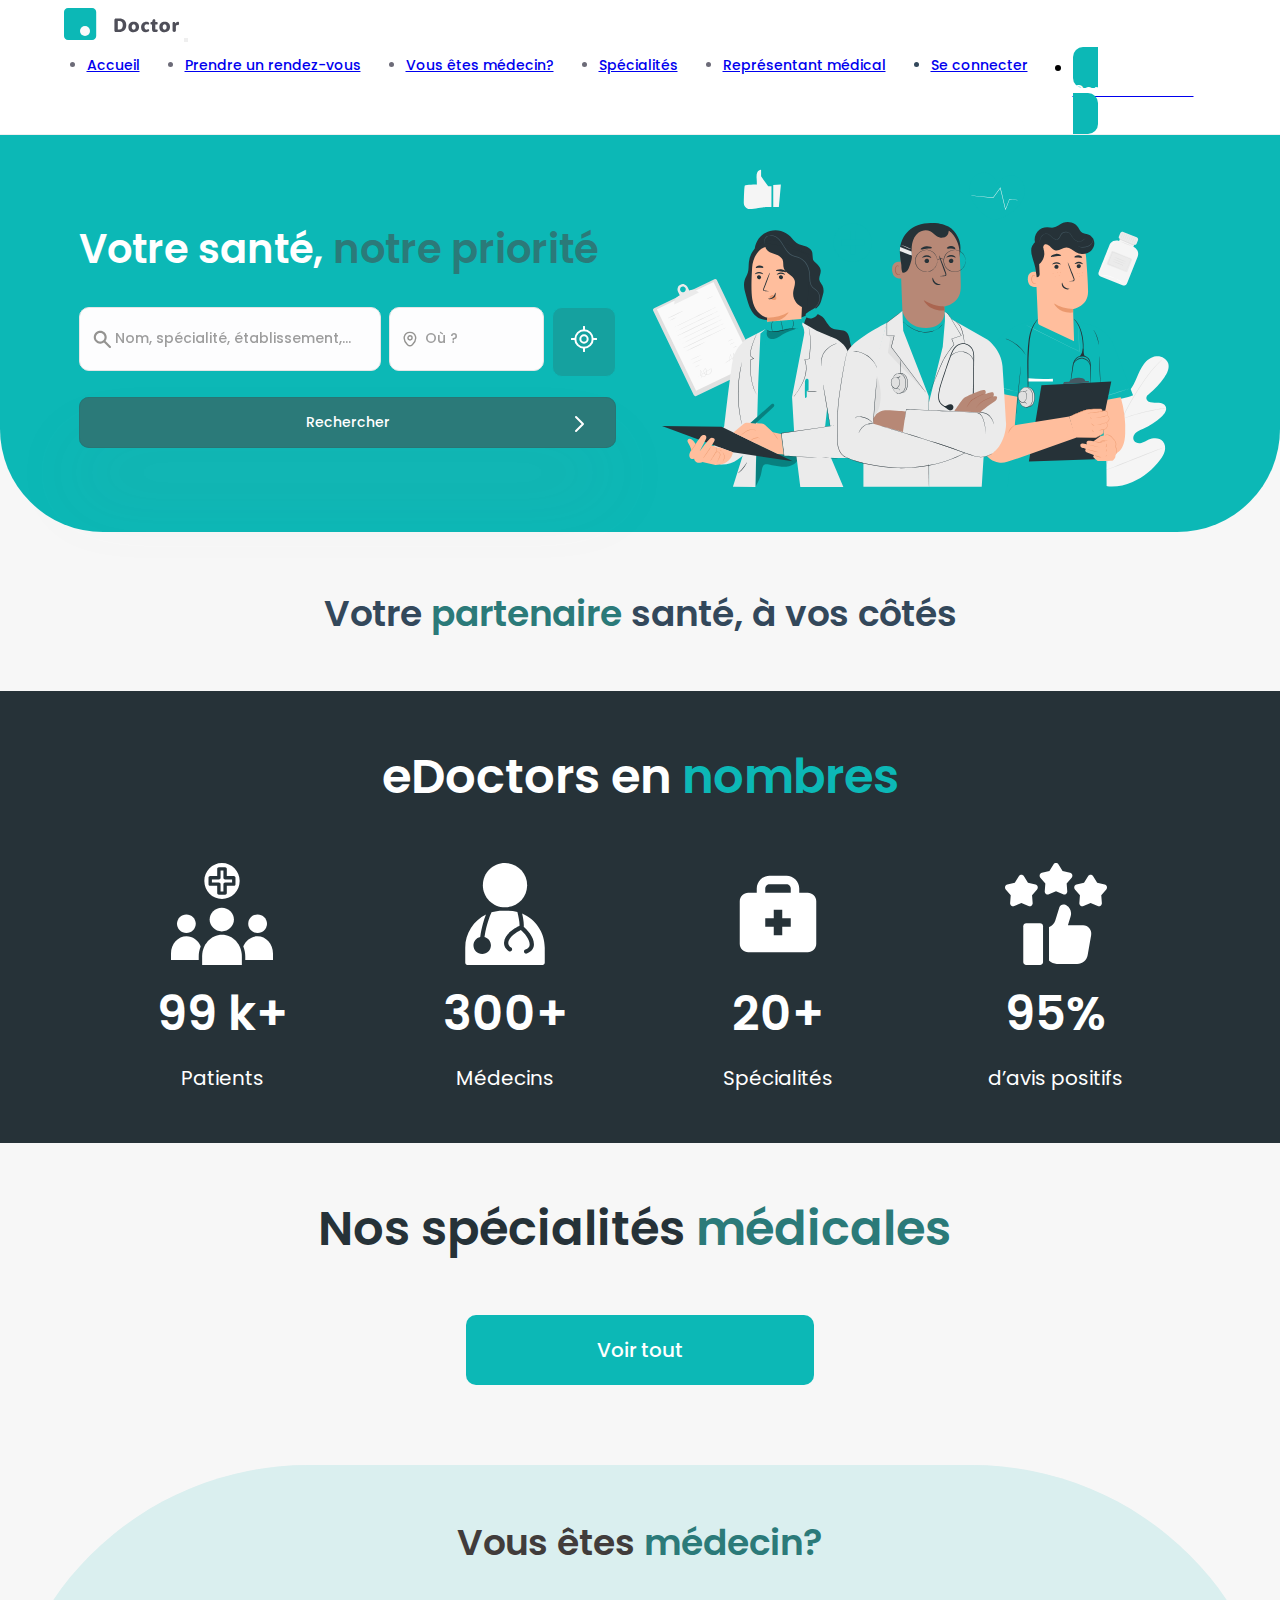
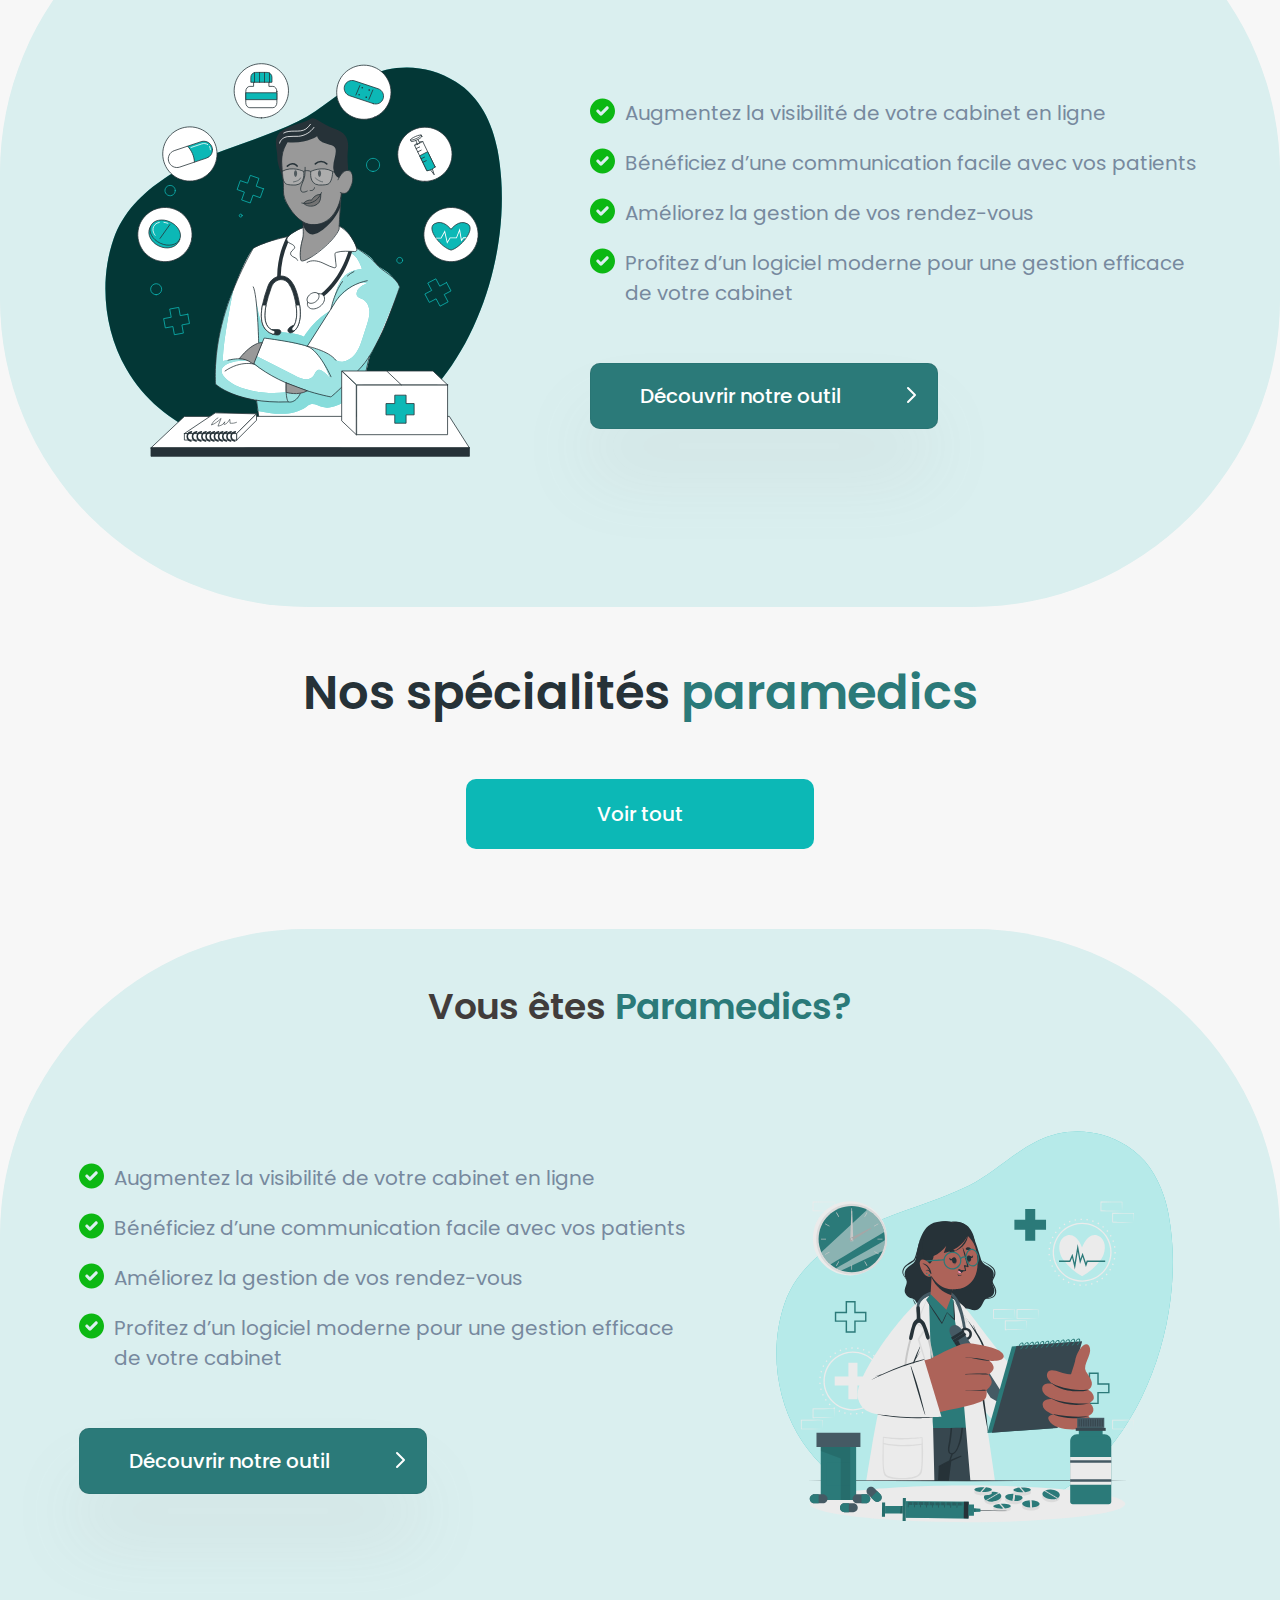
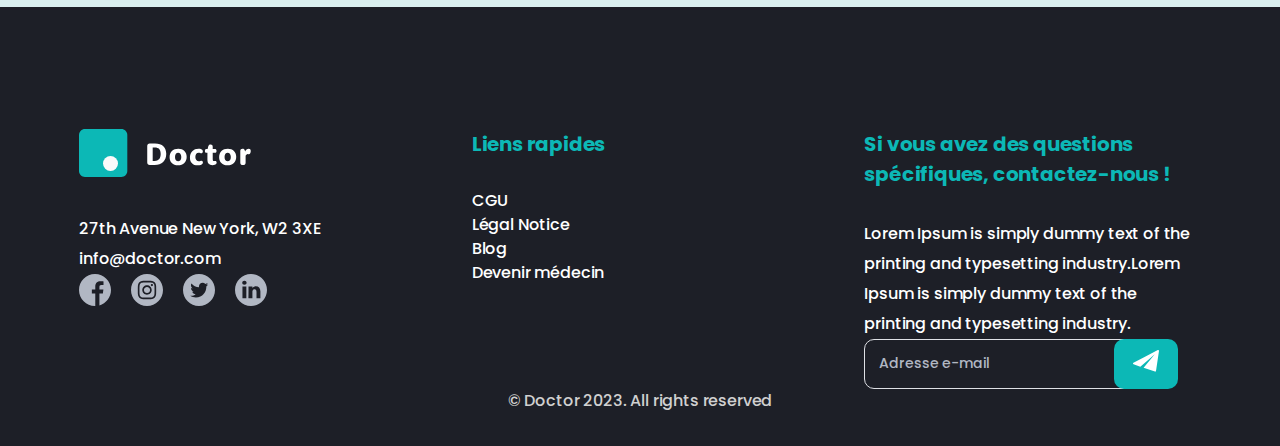
==== index.html @ 83ffa122 "Fix : Change page name home-doctor to index.html" ====
<!DOCTYPE html>
<html lang="en">

<head>
    <meta charset="UTF-8">
    <meta name="viewport" content="width=device-width, initial-scale=1.0">
    <link rel="stylesheet" href="./assets/css/style.css" type="text/css" />
    <link href="https://cdn.jsdelivr.net/npm/bootstrap@5.2.3/dist/css/bootstrap.min.css" rel="stylesheet"
        integrity="sha384-rbsA2VBKQhggwzxH7pPCaAqO46MgnOM80zW1RWuH61DGLwZJEdK2Kadq2F9CUG65" crossorigin="anonymous">
    <link rel="stylesheet" href="https://cdnjs.cloudflare.com/ajax/libs/OwlCarousel2/2.3.4/assets/owl.carousel.min.css">
    <link rel="stylesheet"
        href="https://cdnjs.cloudflare.com/ajax/libs/OwlCarousel2/2.3.4/assets/owl.theme.default.min.css">
    <title>Home App</title>
</head>

<body>
    <!-- ======= Section Navigation ======= -->
    <section id="navigation" class="style-menu">
        <nav class="navbar navbar-expand-lg menu-color ">
            <div class="container-fluid  container-menu ">
                <a class="navbar-brand " href="#" /><img src="./assets/img/logo.svg" alt=""></a>
                <button class="navbar-toggler" type="button" data-bs-toggle="collapse"
                    data-bs-target="#navbarSupportedContent" aria-controls="navbarSupportedContent"
                    aria-expanded="false" aria-label="Toggle navigation">
                    <span class="navbar-toggler-icon"></span>
                </button>
                <div class="collapse navbar-collapse" id="navbarSupportedContent">
                    <ul class="navbar-nav me-auto mb-2 mb-lg-0 menu-app">

                        <li class="nav-item item-menu-style">
                            <a class="nav-link" aria-current="page" href="#">Accueil</a>
                        </li>
                        <li class="nav-item item-menu-style">
                            <a class="nav-link" href="#">Prendre un rendez-vous</a>
                        </li>

                        <li class="nav-item item-menu-style">
                            <a class="nav-link" href="#">Vous êtes médecin?</a>
                        </li>

                        <li class="nav-item item-menu-style">
                            <a class="nav-link" href="#">Spécialités</a>
                        </li>

                        <li class="nav-item item-menu-style">
                            <a class="nav-link" href="#">Représentant médical</a>
                        </li>
                        <li class="nav-item item-login">
                            <a class="nav-link" href="#">Se connecter</a>
                        </li>
                        <li class="nav-item">
                            <a class="nav-link btn-contact" href="#">
                                <p class="contact">Contactez-nous</p>
                            </a>
                        </li>
                    </ul>
                </div>
            </div>
        </nav>
    </section>
    <!-- ======= End Section Navigation ======= -->
    <!-- ======= Section Health ======= -->
    <section id="health">
        <div class="hero-health">
            <div class="health-doctor main-container">
                <div class="search-doctor">
                    <h1 class="title-hero-health"><span>Votre santé,</span> <span>notre priorité</span> </h1>
                    <form class="form-search-doctor" action="">
                        <div class="inputs-search-doctors">
                            <div class="speciality">
                                <input type="text" class="form-control input-speciality"
                                    placeholder="Nom, spécialité, établissement,..." onfocus="this.placeholder = ''"
                                    onblur="this.placeholder = 'Nom, spécialité, établissement,...'">
                            </div>
                            <div class="where-place">
                                <input type="text" class="form-control input-where-place" placeholder="Où ?"
                                    onfocus="this.placeholder = ''" onblur="this.placeholder = 'Où ?'">

                            </div>
                            <button class="btn-location"><img src="./assets/img/gps.svg" alt=""></button>
                        </div>
                        <button class="btn-search-doctor style-btn-search-doctor">Rechercher <img
                                class="arrow-img-style" src="./assets/img/arrow-btn.svg" alt=""></button>
                    </form>
                </div>
                <div class="group-doctors">
                    <img class="img-group-doctor" src="./assets/img/groupe-doctors.svg" alt="">
                </div>
            </div>
        </div>
    </section>
    <!-- ======= End Section Health ======= -->
    <!-- ======= Section Partner Health ======= -->
    <section id="partner-health">
        <div class="partner main-container">
            <h2 class="title-partner">Votre <span>partenaire</span> santé, à vos côtés</h2>
            <div class="owl-carousel owl-theme" id="carousel-partner-health">
                <div class="item">
                    <div class="item-for-carousel">
                        <div class="details-item">
                            <h3 class="title-item style-text">Accédez aux disponibilités de vos médecins</h3>
                            <p class="description-item style-text">Lorem Ipsum is simply dummy text of the printing and
                                typesetting
                                industry. Lorem Ipsum has been the industry's standard dummy text ever since the 1500s,
                                when an
                                unknown printer took a galley of type and scrambled it to make a type specimen book.
                            </p>
                        </div>

                        <div class="img-item">
                            <img class="picture-item" src="./assets/img/img-1-carousel.svg" alt="">
                        </div>
                    </div>
                </div>
                <div class="item">
                    <div class="item-for-carousel">
                        <div class="details-item">
                            <h3 class="title-item style-text">Prenez un rendez-vous en ligne ou en cabinet en quelques
                                clics</h3>
                            <p class="description-item style-text">Lorem Ipsum is simply dummy text of the printing and
                                typesetting industry. Lorem Ipsum has been the industry's standard dummy text ever since
                                the 1500s, when an unknown printer took a galley of type and scrambled it to make a type
                                specimen book.
                            </p>
                        </div>
                        <div class="img-item">
                            <img class="picture-item" src="./assets/img/img-2-carousel.svg" alt="">
                        </div>
                    </div>
                </div>
                <div class="item">
                    <div class="item-for-carousel">
                        <div class="details-item">
                            <h3 class="title-item style-text">Une communauté de praticiens pour vous accompagner</h3>
                            <p class="description-item style-text">Lorem Ipsum is simply dummy text of the printing and
                                typesetting
                                industry. Lorem Ipsum has been the industry's standard dummy text ever since the 1500s,
                                when an
                                unknown printer took a galley of type and scrambled it to make a type specimen book.
                            </p>
                        </div>
                        <div class="img-item">
                            <img class="picture-item" src="./assets/img/img-3-carousel.svg" alt="">
                        </div>
                    </div>
                </div>
                <div class="item">
                    <div class="item-for-carousel">
                        <div class="details-item">
                            <h3 class="title-item style-text">Gérez vos rendez-vous et documents de santé ainsi que ceux
                                de vos proches sur une même application</h3>
                            <p class="description-item style-text">Lorem Ipsum is simply dummy text of the printing and
                                typesetting
                                industry. Lorem Ipsum has been the industry's standard dummy text ever since the 1500s,
                                when an
                                unknown printer took a galley of type and scrambled it to make a type specimen book.
                            </p>
                        </div>
                        <div class="img-item">
                            <img class="picture-item" src="./assets/img/img-4-carousel.svg" alt="">
                        </div>
                    </div>
                </div>
            </div>


        </div>
    </section>
    <!-- ======= End Section Partner Health ======= -->
    <!-- =======  Section Edoctors Statistics  ======= -->
    <section id="edoctor-statistics">
        <div class="bg-section-edoctors">
            <div class="main-container">
                <h2 class="title-edoctors">eDoctors en <span>nombres</span></h2>
                <div class="statistics-warraper">
                    <div class="details-statistics">
                        <img class="icon-statistics" src="./assets/img/edoctor-stat-1.svg" alt="">
                        <p class="number-statistics">99 <span>k+</span>
                        </p>
                        <p class="description-statistics">Patients</p>
                    </div>

                    <div class="details-statistics">
                        <img class="icon-statistics" src="./assets/img/edoctor-stat-2.svg" alt="">
                        <p class="number-statistics">300<span>+</span>
                        </p>
                        <p class="description-statistics">Médecins</p>
                    </div>

                    <div class="details-statistics">
                        <img class="icon-statistics" src="./assets/img/edoctor-stat-3.svg" alt="">
                        <p class="number-statistics">20<span>+</span>
                        </p>
                        <p class="description-statistics">Spécialités</p>
                    </div>

                    <div class="details-statistics">
                        <img class="icon-statistics" src="./assets/img/edoctor-stat-4.svg" alt="">
                        <p class="number-statistics">95<span>%</span>
                        </p>
                        <p class="description-statistics">d’avis positifs</p>
                    </div>
                </div>
            </div>
        </div>
    </section>
    <!-- ======= End Section Edoctors Statistics  ======= -->

    <!-- =======  Section Specialties  ======= -->
    <section id="specialties">
        <div class="our-specialties main-container">
            <h2 class="title-our-specialties ">Nos spécialités <span>médicales </span></h2>


            <div class="owl-carousel owl-theme" id="carousel-specialties">
                <div class="item">
                    <div class="specialties-wrraper">
                        <div class="card-specialty">
                            <div class="top-card">
                                <div class="img-specialty">
                                    <img class="picture-specialty" src="./assets/img/specialty-1.jpg" alt="">
                                    <div class="icon-specialty">
                                        <img src="./assets/img/type-specialty-1.svg" alt="">
                                    </div>
                                </div>
                                <div class="details-specialty">
                                    <h3 class="title-specialty">1-Gynécologue</h3>
                                    <p class="description-specialty">Le Lorem Ipsum est simplement du faux texte employé
                                        Le Lorem Ipsum est simplement du faux</p>

                                </div>
                            </div>
                            <div class="link-top-specialty">
                                <a href="">Prendre un RVD</a>
                            </div>
                        </div>
                        <div class="card-specialty">
                            <div class="top-card">
                                <div class="img-specialty">
                                    <img class="picture-specialty" src="./assets/img/specialty-2.jpg" alt="">
                                    <div class="icon-specialty">
                                        <img src="./assets/img/type-specialty-2.svg" alt="">
                                    </div>
                                </div>
                                <div class="details-specialty">
                                    <h3 class="title-specialty">Chirurgien-dentiste</h3>
                                    <p class="description-specialty">Le Lorem Ipsum est simplement du faux texte employé
                                        Le Lorem Ipsum est simplement du faux</p>
                                </div>
                            </div>
                            <div class="link-top-specialty">
                                <a href="">Prendre un RVD</a>
                            </div>
                        </div>
                        <div class="card-specialty">
                            <div class="top-card">
                                <div class="img-specialty">
                                    <img class="picture-specialty" src="./assets/img/specialty-3.jpg" alt="">
                                    <div class="icon-specialty">
                                        <img src="./assets/img/type-specialty-3.svg" alt="">
                                    </div>
                                </div>
                                <div class="details-specialty">
                                    <h3 class="title-specialty">Pédiatre</h3>
                                    <p class="description-specialty">Le Lorem Ipsum est simplement du faux texte employé
                                        Le Lorem Ipsum est simplement du faux</p>

                                </div>
                            </div>
                            <div class="link-top-specialty">
                                <a href="">Prendre un RVD</a>
                            </div>
                        </div>
                    </div>
                </div>
                <div class="item">
                    <div class="specialties-wrraper">
                        <div class="card-specialty">
                            <div class="top-card">
                                <div class="img-specialty">
                                    <img class="picture-specialty" src="./assets/img/specialty-1.jpg" alt="">
                                    <div class="icon-specialty">
                                        <img src="./assets/img/type-specialty-1.svg" alt="">
                                    </div>
                                </div>
                                <div class="details-specialty">
                                    <h3 class="title-specialty">2-Gynécologue</h3>
                                    <p class="description-specialty">Le Lorem Ipsum est simplement du faux texte employé
                                        Le Lorem Ipsum est simplement du faux</p>

                                </div>
                            </div>
                            <div class="link-top-specialty">
                                <a href="">Prendre un RVD</a>
                            </div>
                        </div>
                        <div class="card-specialty">
                            <div class="top-card">
                                <div class="img-specialty">
                                    <img class="picture-specialty" src="./assets/img/specialty-2.jpg" alt="">
                                    <div class="icon-specialty">
                                        <img src="./assets/img/type-specialty-2.svg" alt="">
                                    </div>
                                </div>
                                <div class="details-specialty">
                                    <h3 class="title-specialty">Chirurgien-dentiste</h3>
                                    <p class="description-specialty">Le Lorem Ipsum est simplement du faux texte employé
                                        Le Lorem Ipsum est simplement du faux</p>
                                </div>
                            </div>
                            <div class="link-top-specialty">
                                <a href="">Prendre un RVD</a>
                            </div>
                        </div>
                        <div class="card-specialty">
                            <div class="top-card">
                                <div class="img-specialty">
                                    <img class="picture-specialty" src="./assets/img/specialty-3.jpg" alt="">
                                    <div class="icon-specialty">
                                        <img src="./assets/img/type-specialty-3.svg" alt="">
                                    </div>
                                </div>
                                <div class="details-specialty">
                                    <h3 class="title-specialty">Pédiatre</h3>
                                    <p class="description-specialty">Le Lorem Ipsum est simplement du faux texte employé
                                        Le Lorem Ipsum est simplement du faux</p>

                                </div>
                            </div>
                            <div class="link-top-specialty">
                                <a href="">Prendre un RVD</a>
                            </div>
                        </div>
                    </div>
                </div>

                <div class="item">
                    <div class="specialties-wrraper">
                        <div class="card-specialty">
                            <div class="top-card">
                                <div class="img-specialty">
                                    <img class="picture-specialty" src="./assets/img/specialty-1.jpg" alt="">
                                    <div class="icon-specialty">
                                        <img src="./assets/img/type-specialty-1.svg" alt="">
                                    </div>
                                </div>
                                <div class="details-specialty">
                                    <h3 class="title-specialty">4-Gynécologue</h3>
                                    <p class="description-specialty">Le Lorem Ipsum est simplement du faux texte employé
                                        Le Lorem Ipsum est simplement du faux</p>

                                </div>
                            </div>
                            <div class="link-top-specialty">
                                <a href="">Prendre un RVD</a>
                            </div>
                        </div>
                        <div class="card-specialty">
                            <div class="top-card">
                                <div class="img-specialty">
                                    <img class="picture-specialty" src="./assets/img/specialty-2.jpg" alt="">
                                    <div class="icon-specialty">
                                        <img src="./assets/img/type-specialty-2.svg" alt="">
                                    </div>
                                </div>
                                <div class="details-specialty">
                                    <h3 class="title-specialty">Chirurgien-dentiste</h3>
                                    <p class="description-specialty">Le Lorem Ipsum est simplement du faux texte employé
                                        Le Lorem Ipsum est simplement du faux</p>
                                </div>
                            </div>
                            <div class="link-top-specialty">
                                <a href="">Prendre un RVD</a>
                            </div>
                        </div>
                        <div class="card-specialty">
                            <div class="top-card">
                                <div class="img-specialty">
                                    <img class="picture-specialty" src="./assets/img/specialty-3.jpg" alt="">
                                    <div class="icon-specialty">
                                        <img src="./assets/img/type-specialty-3.svg" alt="">
                                    </div>
                                </div>
                                <div class="details-specialty">
                                    <h3 class="title-specialty">Pédiatre</h3>
                                    <p class="description-specialty">Le Lorem Ipsum est simplement du faux texte employé
                                        Le Lorem Ipsum est simplement du faux</p>

                                </div>
                            </div>
                            <div class="link-top-specialty">
                                <a href="">Prendre un RVD</a>
                            </div>
                        </div>
                    </div>
                </div>

                <div class="item">
                    <div class="specialties-wrraper">
                        <div class="card-specialty">
                            <div class="top-card">
                                <div class="img-specialty">
                                    <img class="picture-specialty" src="./assets/img/specialty-1.jpg" alt="">
                                    <div class="icon-specialty">
                                        <img src="./assets/img/type-specialty-1.svg" alt="">
                                    </div>
                                </div>
                                <div class="details-specialty">
                                    <h3 class="title-specialty">Gynécologue</h3>
                                    <p class="description-specialty">Le Lorem Ipsum est simplement du faux texte employé
                                        Le Lorem Ipsum est simplement du faux</p>

                                </div>
                            </div>
                            <div class="link-top-specialty">
                                <a href="">Prendre un RVD</a>
                            </div>
                        </div>
                        <div class="card-specialty">
                            <div class="top-card">
                                <div class="img-specialty">
                                    <img class="picture-specialty" src="./assets/img/specialty-2.jpg" alt="">
                                    <div class="icon-specialty">
                                        <img src="./assets/img/type-specialty-2.svg" alt="">
                                    </div>
                                </div>
                                <div class="details-specialty">
                                    <h3 class="title-specialty">Chirurgien-dentiste</h3>
                                    <p class="description-specialty">Le Lorem Ipsum est simplement du faux texte employé
                                        Le Lorem Ipsum est simplement du faux</p>
                                </div>
                            </div>
                            <div class="link-top-specialty">
                                <a href="">Prendre un RVD</a>
                            </div>
                        </div>
                        <div class="card-specialty">
                            <div class="top-card">
                                <div class="img-specialty">
                                    <img class="picture-specialty" src="./assets/img/specialty-3.jpg" alt="">
                                    <div class="icon-specialty">
                                        <img src="./assets/img/type-specialty-3.svg" alt="">
                                    </div>
                                </div>
                                <div class="details-specialty">
                                    <h3 class="title-specialty">Pédiatre</h3>
                                    <p class="description-specialty">Le Lorem Ipsum est simplement du faux texte employé
                                        Le Lorem Ipsum est simplement du faux</p>

                                </div>
                            </div>
                            <div class="link-top-specialty">
                                <a href="">Prendre un RVD</a>
                            </div>
                        </div>
                    </div>
                </div>
            </div>

            <!-- Carousel Mobile -->
            <div class="owl-carousel owl-theme" id="carousel-specialties-mobile">
                <div class="item">
                    <div class="card-specialty">
                        <div class="top-card">
                            <div class="img-specialty">
                                <img class="picture-specialty" src="./assets/img/specialty-1.jpg" alt="">
                                <div class="icon-specialty">
                                    <img src="./assets/img/type-specialty-1.svg" alt="">
                                </div>
                            </div>
                            <div class="details-specialty">
                                <h3 class="title-specialty">1-Gynécologue</h3>
                                <p class="description-specialty">Le Lorem Ipsum est simplement du faux texte employé
                                    Le Lorem Ipsum est simplement du faux</p>
                            </div>
                        </div>
                        <div class="link-top-specialty">
                            <a href="">Prendre un RVD</a>
                        </div>
                    </div>
                </div>
                <div class="item">
                    <div class="card-specialty">
                        <div class="top-card">
                            <div class="img-specialty">
                                <img class="picture-specialty" src="./assets/img/specialty-2.jpg" alt="">
                                <div class="icon-specialty">
                                    <img src="./assets/img/type-specialty-2.svg" alt="">
                                </div>
                            </div>
                            <div class="details-specialty">
                                <h3 class="title-specialty">Chirurgien-dentiste</h3>
                                <p class="description-specialty">Le Lorem Ipsum est simplement du faux texte employé
                                    Le Lorem Ipsum est simplement du faux</p>
                            </div>
                        </div>
                        <div class="link-top-specialty">
                            <a href="">Prendre un RVD</a>
                        </div>
                    </div>

                </div>
                <div class="item">
                    <div class="card-specialty">
                        <div class="top-card">
                            <div class="img-specialty">
                                <img class="picture-specialty" src="./assets/img/specialty-3.jpg" alt="">
                                <div class="icon-specialty">
                                    <img src="./assets/img/type-specialty-3.svg" alt="">
                                </div>
                            </div>
                            <div class="details-specialty">
                                <h3 class="title-specialty">Pédiatre</h3>
                                <p class="description-specialty">Le Lorem Ipsum est simplement du faux texte employé
                                    Le Lorem Ipsum est simplement du faux</p>

                            </div>
                        </div>
                        <div class="link-top-specialty">
                            <a href="">Prendre un RVD</a>
                        </div>
                    </div>
                </div>
            </div>
            <!-- End Carousel Mobile -->
            <div class="link-all-specialty">
                <a href="">Voir tout</a>
            </div>
        </div>
    </section>
    <!-- =======  End Section Specialties  ======= -->
    <!-- =======  Section Doctor  ======= -->
    <section id="doctor">

        <div class="style-section-doctor">
            <h4 class="title-doctor-section">Vous êtes <span>médecin?</span></h4>
            <div class="doctor-section main-container">

                <div class="picture-doctor-section">
                    <img class="img-doctor-section" src="./assets/img/doctor-section.svg" alt="">
                </div>
                <div class="details-doctor-section">

                    <div class="checked-point">
                        <div class="data-doctor-section">
                            <img src="./assets/img/checked-1.svg" alt="">
                            <p class="description-doctor-section">Augmentez la visibilité de votre cabinet en ligne</p>
                        </div>

                        <div class="data-doctor-section">
                            <img src="./assets/img/checked-1.svg" alt="">
                            <p class="description-doctor-section">Bénéficiez d’une communication facile avec vos
                                patients
                            </p>
                        </div>

                        <div class="data-doctor-section">
                            <img src="./assets/img/checked-1.svg" alt="">
                            <p class="description-doctor-section">Améliorez la gestion de vos rendez-vous</p>
                        </div>

                        <div class="data-doctor-section">
                            <img src="./assets/img/checked-1.svg" alt="">
                            <p class="description-doctor-section">Profitez d’un logiciel moderne pour une gestion
                                efficace
                                de
                                votre cabinet</p>
                        </div>
                    </div>
                    <div class="show-utilis">
                        <a class="btn-show-utilis" href="">Découvrir notre outil <img class="arrow-btn-show-utilis"
                                src="./assets/img/arrow-btn.svg" alt=""></a>

                    </div>
                </div>
            </div>
        </div>
    </section>
    <!-- =======  End Section Doctor  ======= -->

    <!-- =======  Section Paramedics  ======= -->
    <section id="specialties">
        <div class="our-specialties main-container">

            <h2 class="title-our-specialties ">Nos spécialités <span>paramedics</span></h2>
            <div class="owl-carousel owl-theme" id="carousel-paramedics">
                <div class="item">
                    <div class="specialties-wrraper">
                        <div class="card-specialty">
                            <div class="top-card">
                                <div class="img-specialty">
                                    <img class="picture-specialty" src="./assets/img/specialty-1.jpg" alt="">
                                </div>
                                <div class="details-specialty">
                                    <h3 class="title-specialty position-text">1-Gynécologue</h3>
                                    <p class="description-specialty">Le Lorem Ipsum est simplement du faux texte employé
                                        Le Lorem Ipsum est simplement du faux</p>

                                </div>
                            </div>
                            <div class="link-top-specialty">
                                <a href="">Prendre un RVD</a>
                            </div>
                        </div>
                        <div class="card-specialty">
                            <div class="top-card">
                                <div class="img-specialty">
                                    <img class="picture-specialty" src="./assets/img/specialty-2.jpg" alt="">
                                </div>
                                <div class="details-specialty">
                                    <h3 class="title-specialty position-text">Chirurgien-dentiste</h3>
                                    <p class="description-specialty">Le Lorem Ipsum est simplement du faux texte employé
                                        Le Lorem Ipsum est simplement du faux</p>
                                </div>
                            </div>
                            <div class="link-top-specialty">
                                <a href="">Prendre un RVD</a>
                            </div>
                        </div>
                        <div class="card-specialty">
                            <div class="top-card">
                                <div class="img-specialty">
                                    <img class="picture-specialty" src="./assets/img/specialty-3.jpg" alt="">
                                </div>
                                <div class="details-specialty">
                                    <h3 class="title-specialty position-text">Pédiatre</h3>
                                    <p class="description-specialty">Le Lorem Ipsum est simplement du faux texte employé
                                        Le Lorem Ipsum est simplement du faux</p>

                                </div>
                            </div>
                            <div class="link-top-specialty">
                                <a href="">Prendre un RVD</a>
                            </div>
                        </div>
                    </div>
                </div>
                <div class="item">
                    <div class="specialties-wrraper">
                        <div class="card-specialty">
                            <div class="top-card">
                                <div class="img-specialty">
                                    <img class="picture-specialty" src="./assets/img/specialty-1.jpg" alt="">
                                </div>
                                <div class="details-specialty">
                                    <h3 class="title-specialty position-text">2-Gynécologue</h3>
                                    <p class="description-specialty">Le Lorem Ipsum est simplement du faux texte employé
                                        Le Lorem Ipsum est simplement du faux</p>

                                </div>
                            </div>
                            <div class="link-top-specialty">
                                <a href="">Prendre un RVD</a>
                            </div>
                        </div>
                        <div class="card-specialty">
                            <div class="top-card">
                                <div class="img-specialty">
                                    <img class="picture-specialty" src="./assets/img/specialty-2.jpg" alt="">
                                </div>
                                <div class="details-specialty">
                                    <h3 class="title-specialty position-text">Chirurgien-dentiste</h3>
                                    <p class="description-specialty">Le Lorem Ipsum est simplement du faux texte employé
                                        Le Lorem Ipsum est simplement du faux</p>
                                </div>
                            </div>
                            <div class="link-top-specialty">
                                <a href="">Prendre un RVD</a>
                            </div>
                        </div>
                        <div class="card-specialty">
                            <div class="top-card">
                                <div class="img-specialty">
                                    <img class="picture-specialty" src="./assets/img/specialty-3.jpg" alt="">
                                </div>
                                <div class="details-specialty">
                                    <h3 class="title-specialty position-text">Pédiatre</h3>
                                    <p class="description-specialty">Le Lorem Ipsum est simplement du faux texte employé
                                        Le Lorem Ipsum est simplement du faux</p>

                                </div>
                            </div>
                            <div class="link-top-specialty">
                                <a href="">Prendre un RVD</a>
                            </div>
                        </div>
                    </div>
                </div>

                <div class="item">
                    <div class="specialties-wrraper">
                        <div class="card-specialty">
                            <div class="top-card">
                                <div class="img-specialty">
                                    <img class="picture-specialty" src="./assets/img/specialty-1.jpg" alt="">
                                </div>
                                <div class="details-specialty">
                                    <h3 class="title-specialty position-text">4-Gynécologue</h3>
                                    <p class="description-specialty">Le Lorem Ipsum est simplement du faux texte employé
                                        Le Lorem Ipsum est simplement du faux</p>

                                </div>
                            </div>
                            <div class="link-top-specialty">
                                <a href="">Prendre un RVD</a>
                            </div>
                        </div>
                        <div class="card-specialty">
                            <div class="top-card">
                                <div class="img-specialty">
                                    <img class="picture-specialty" src="./assets/img/specialty-2.jpg" alt="">
                                </div>
                                <div class="details-specialty">
                                    <h3 class="title-specialty position-text">Chirurgien-dentiste</h3>
                                    <p class="description-specialty">Le Lorem Ipsum est simplement du faux texte employé
                                        Le Lorem Ipsum est simplement du faux</p>
                                </div>
                            </div>
                            <div class="link-top-specialty">
                                <a href="">Prendre un RVD</a>
                            </div>
                        </div>
                        <div class="card-specialty">
                            <div class="top-card">
                                <div class="img-specialty">
                                    <img class="picture-specialty" src="./assets/img/specialty-3.jpg" alt="">
                                </div>
                                <div class="details-specialty">
                                    <h3 class="title-specialty position-text">Pédiatre</h3>
                                    <p class="description-specialty">Le Lorem Ipsum est simplement du faux texte employé
                                        Le Lorem Ipsum est simplement du faux</p>

                                </div>
                            </div>
                            <div class="link-top-specialty">
                                <a href="">Prendre un RVD</a>
                            </div>
                        </div>
                    </div>
                </div>

                <div class="item">
                    <div class="specialties-wrraper">
                        <div class="card-specialty">
                            <div class="top-card">
                                <div class="img-specialty">
                                    <img class="picture-specialty" src="./assets/img/specialty-1.jpg" alt="">
                                </div>
                                <div class="details-specialty">
                                    <h3 class="title-specialty position-text">Gynécologue</h3>
                                    <p class="description-specialty">Le Lorem Ipsum est simplement du faux texte employé
                                        Le Lorem Ipsum est simplement du faux</p>

                                </div>
                            </div>
                            <div class="link-top-specialty">
                                <a href="">Prendre un RVD</a>
                            </div>
                        </div>
                        <div class="card-specialty">
                            <div class="top-card">
                                <div class="img-specialty">
                                    <img class="picture-specialty" src="./assets/img/specialty-2.jpg" alt="">
                                </div>
                                <div class="details-specialty">
                                    <h3 class="title-specialty position-text">Chirurgien-dentiste</h3>
                                    <p class="description-specialty">Le Lorem Ipsum est simplement du faux texte employé
                                        Le Lorem Ipsum est simplement du faux</p>
                                </div>
                            </div>
                            <div class="link-top-specialty">
                                <a href="">Prendre un RVD</a>
                            </div>
                        </div>
                        <div class="card-specialty">
                            <div class="top-card">
                                <div class="img-specialty">
                                    <img class="picture-specialty" src="./assets/img/specialty-3.jpg" alt="">
                                </div>
                                <div class="details-specialty">
                                    <h3 class="title-specialty position-text">Pédiatre</h3>
                                    <p class="description-specialty">Le Lorem Ipsum est simplement du faux texte employé
                                        Le Lorem Ipsum est simplement du faux</p>

                                </div>
                            </div>
                            <div class="link-top-specialty">
                                <a href="">Prendre un RVD</a>
                            </div>
                        </div>
                    </div>
                </div>
            </div>

            <!-- Carousel Mobile -->
            <div class="owl-carousel owl-theme" id="carousel-paramedics-mobile">
                <div class="item">
                    <div class="card-specialty">
                        <div class="top-card">
                            <div class="img-specialty">
                                <img class="picture-specialty width-img" src="./assets/img/specialty-1.jpg" alt="">

                            </div>
                            <div class="details-specialty">
                                <h3 class="title-specialty position-text">1-Gynécologue</h3>
                                <p class="description-specialty">Le Lorem Ipsum est simplement du faux texte employé
                                    Le Lorem Ipsum est simplement du faux</p>
                            </div>
                        </div>
                        <div class="link-top-specialty">
                            <a href="">Prendre un RVD</a>
                        </div>
                    </div>
                </div>
                <div class="item">
                    <div class="card-specialty">
                        <div class="top-card">
                            <div class="img-specialty">
                                <img class="picture-specialty width-img" src="./assets/img/specialty-2.jpg" alt="">

                            </div>
                            <div class="details-specialty">
                                <h3 class="title-specialty position-text">Chirurgien-dentiste</h3>
                                <p class="description-specialty">Le Lorem Ipsum est simplement du faux texte employé
                                    Le Lorem Ipsum est simplement du faux</p>
                            </div>
                        </div>
                        <div class="link-top-specialty">
                            <a href="">Prendre un RVD</a>
                        </div>
                    </div>

                </div>
                <div class="item">
                    <div class="card-specialty">
                        <div class="top-card">
                            <div class="img-specialty">
                                <img class="picture-specialty width-img" src="./assets/img/specialty-3.jpg" alt="">

                            </div>
                            <div class="details-specialty">
                                <h3 class="title-specialty position-text">Pédiatre</h3>
                                <p class="description-specialty">Le Lorem Ipsum est simplement du faux texte employé
                                    Le Lorem Ipsum est simplement du faux</p>

                            </div>
                        </div>
                        <div class="link-top-specialty">
                            <a href="">Prendre un RVD</a>
                        </div>
                    </div>
                </div>
            </div>
            <!-- End Carousel Mobile -->
            <div class="link-all-specialty">
                <a href="">Voir tout</a>
            </div>
        </div>
    </section>
    <!-- =======  End Section Paramedics  ======= -->
    <!-- =======  Section Doctor  ======= -->
    <section id="doctor">
        <div class="style-section-doctor custom-border">
            <h4 class="title-doctor-section">Vous êtes <span>Paramedics?</span></h4>
            <div class="doctor-section main-container style-reverse-section">

                <div class="picture-doctor-section">
                    <img class="img-doctor-section" src="./assets/img/paramedics-img.svg" alt="">
                </div>
                <div class="details-doctor-section">

                    <div class="checked-point">
                        <div class="data-doctor-section">
                            <img src="./assets/img/checked-1.svg" alt="">
                            <p class="description-doctor-section">Augmentez la visibilité de votre cabinet en ligne</p>
                        </div>

                        <div class="data-doctor-section">
                            <img src="./assets/img/checked-1.svg" alt="">
                            <p class="description-doctor-section">Bénéficiez d’une communication facile avec vos
                                patients
                            </p>
                        </div>

                        <div class="data-doctor-section">
                            <img src="./assets/img/checked-1.svg" alt="">
                            <p class="description-doctor-section">Améliorez la gestion de vos rendez-vous</p>
                        </div>

                        <div class="data-doctor-section">
                            <img src="./assets/img/checked-1.svg" alt="">
                            <p class="description-doctor-section">Profitez d’un logiciel moderne pour une gestion
                                efficace
                                de
                                votre cabinet</p>
                        </div>
                    </div>
                    <div class="show-utilis">
                        <a class="btn-show-utilis" href="">Découvrir notre outil <img class="arrow-btn-show-utilis"
                                src="./assets/img/arrow-btn.svg" alt=""></a>

                    </div>
                </div>
            </div>
        </div>
    </section>
    <!-- =======  End Section Doctor  ======= -->
    <!-- ======= Footer ======= -->
    <footer id="footer">
        <div class="footer-page main-container">
            <div class="details-contact">
                <div class="logo-company">
                    <img src="./assets/img/logo-footer.svg" alt="">
                </div>
                <p class="adress">27th Avenue New York, W2 3XE</p>
                <p class="email-company">info@doctor.com</p>
                <div class="social-media">
                    <img class="img-social-media" src="./assets/img/facebook.svg" alt="">
                    <img class="img-social-media" src="./assets/img/instagram.svg" alt="">
                    <img class="img-social-media" src="./assets/img/twitter.svg" alt="">
                    <img class="img-social-media" src="./assets/img/linkedin.svg" alt="">
                </div>
            </div>
            <div class="links">
                <p class="quick-links">Liens rapides</p>
                <div>
                    <a class="all-links" href="">
                        <p class="link-details">CGU</p>
                    </a>
                    <a class="all-links" href="">
                        <p class="link-details">Légal Notice</p>
                    </a>
                    <a class="all-links" href="">
                        <p class="link-details">Blog</p>
                    </a>
                    <a class="all-links" href="">
                        <p class="link-details">Devenir médecin</p>
                    </a>
                </div>
            </div>
            <div class="question">
                <p class="specefic-question">Si vous avez des questions spécifiques, contactez-nous !

                </p>
                <p class="description">Lorem Ipsum is simply dummy text of the printing and typesetting industry.Lorem
                    Ipsum is simply dummy
                    text of the printing and typesetting industry.</p>
                <div class="email-adress">
                    <input placeholder="Adresse e-mail" class="input-email" type="email" onfocus="this.placeholder = ''"
                        onblur="this.placeholder = 'Adresse e-mail'" />
                    <button class="btn-send-email">
                        <img src="./assets/img/send-email.svg" />
                    </button>
                </div>
            </div>
        </div>
        <p class="rights-reserved">© Doctor 2023. All rights reserved</p>
        <button id="scrollToTopBtn" style="visibility: hidden;"><img src="./assets/img/arrow-to-the-top.svg"
                alt=""></button>
    </footer>
    <!-- ======= End Footer ======= -->

    <!-- ======= Script ======= -->
    <script src="https://cdn.jsdelivr.net/npm/jquery@3.5.1/dist/jquery.slim.min.js"
        integrity="sha384-DfXdz2htPH0lsSSs5nCTpuj/zy4C+OGpamoFVy38MVBnE+IbbVYUew+OrCXaRkfj"
        crossorigin="anonymous"></script>
    <script src="https://cdn.jsdelivr.net/npm/bootstrap@5.2.3/dist/js/bootstrap.bundle.min.js"
        integrity="sha384-kenU1KFdBIe4zVF0s0G1M5b4hcpxyD9F7jL+jjXkk+Q2h455rYXK/7HAuoJl+0I4"
        crossorigin="anonymous"></script>
    <script src="https://cdnjs.cloudflare.com/ajax/libs/OwlCarousel2/2.3.4/owl.carousel.min.js"></script>
    <script src="./assets/js/carousel.js"></script>
    <script src="./assets/js/scrollToTop.js"></script>
</body>

</html>
---- assets/css/style.css ----
/*------------------------------------
	Google Fonts
------------------------------------*/
@import url('https://fonts.googleapis.com/css2?family=Poppins:ital,wght@0,100;0,200;0,300;0,400;0,500;0,600;0,700;0,800;0,900;1,100;1,200;1,300;1,400;1,500;1,600;1,700;1,800;1,900&display=swap');

/*--------------------------------------------------------------
# General
--------------------------------------------------------------*/
* {
    padding: 0;
    margin: 0;
    box-sizing: border-box;
    font-family: 'Poppins', sans-serif;
}

body {
    background: #F7F7F7 !important;
    overflow: inherit !important;
    padding-right: 0 !important;
}


.main-container {
    max-width: 90%;
    margin: 0 auto;
    padding: 0 15px;
}

.divider {
    width: 100%;
    border: 1px solid #EFEFEF;

}

.bullet {
    position: relative;
    display: block;
    border-radius: 50%;
    width: 8px;
    height: 8px;
    background-color: #B2B2B2;
    top: calc(-13px + 0.8rem);
    left: calc(-3.3rem - 0.8rem / 2);
    margin-bottom: calc(0.8rem * -1);
}

.filter-icon {
    filter: invert(63%) sepia(5%) saturate(7%) hue-rotate(1deg) brightness(92%) contrast(0%)
}

/* Chrome, Safari, Edge, Opera */
input::-webkit-outer-spin-button,
input::-webkit-inner-spin-button {
    -webkit-appearance: none;
    margin: 0;
}

/* Firefox */
input[type=number] {
    -moz-appearance: textfield;
}

.order-div-1 {
    order: -1;
}

@media (max-width : 991px) {
    .order-div-1 {
        order: 1;
    }
}

/*Backgound color plan price*/
.bg-color-card-plan-1 {
    background: rgba(55, 71, 79, 1);
}

.bg-color-card-plan-2 {
    background-color: rgba(26, 97, 96, 1);
}

.bg-color-card-plan-3 {
    background-color: rgba(16, 24, 40, 1);
}

#scrollToTopBtn {
    background-color: #455A64;
    border-radius: 50%;
    cursor: pointer;
    width:60px;
    height: 60px;
    position: fixed;
    right: 30px;
    bottom: 15px;
    border: none;
    z-index: 9999;
  }
/*--------------------------------------------------------------
# Section Navigation
--------------------------------------------------------------*/
.container-menu {
    max-width: 90%;
    margin: 0 auto;
    padding-bottom: 8px;
    padding-top: 8px;

}

.style-menu {
    border-bottom: 1px solid #EFEFEF;

}

.navbar-toggler {
    color: #0CB8B6 !important;
}

#navigation .menu-app {
    margin-top: 8px;
    display: flex;
    width: 100%;
    justify-content: space-around;

}

#navigation .menu-color {
    background-color: #FFFFFF;
}

#navigation .item-menu-style {
    font-family: 'Poppins';
    font-style: normal;
    font-weight: 500;
    font-size: 14px;
    line-height: 21px;
    color: #6C6B78;
}

#navigation .item-login {
    font-family: 'Poppins';
    font-style: normal;
    font-weight: 500;
    font-size: 14px;
    line-height: 21px;
    text-align: center;
    color: #33485B;

}

#navigation .contact {
    font-family: 'Poppins';
    font-style: normal;
    font-weight: 500;
    font-size: 14px;
    line-height: 21px;
    color: #fff;
    margin: 0;
    text-align: center;
}

#navigation .btn-contact {
    padding: 9px 25px;
    background: #0CB8B6;
    border-radius: 10px;
}

@media (max-width : 1250px) {
    .container-menu {
        max-width: 100%;
    }

    #navigation .btn-contact {
        padding: 9px 10px;
    }
}


/*--------------------------------------------------------------
# Section Footer
--------------------------------------------------------------*/
#footer {

    background-color: #1D1F27;
}

#footer .footer-page {
    padding-top: 122px;

    display: flex;
    justify-content: space-between;
}

#footer .details-contact,
.links,
.question {
    width: 30%;
}

#footer .adress,
.email-company,
.city,
.description {

    font-family: 'Poppins';
    font-style: normal;
    font-weight: 500;
    font-size: 16px;
    line-height: 30px;
    letter-spacing: -0.01em;
    color: #FFFFFF
}

#footer .adress {
    margin: 0;
    margin-top: 30px;
}

#footer .quick-links,
.specefic-question {
    font-family: 'Poppins';
    font-style: normal;
    font-weight: 700;
    font-size: 20px;
    line-height: 30px;
    letter-spacing: -0.01em;
    color: #0CB8B6;
    margin-bottom: 30px;
}

#footer .all-links {
    cursor: pointer;
    text-decoration: none;
}


#footer .link-details {
    font-family: 'Poppins';
    font-style: normal;
    font-weight: 500;
    font-size: 16px;
    line-height: 24px;
    letter-spacing: -0.01em;
    color: #FFFFFF;

}


#footer .social-media {
    display: flex;
    gap: 20px;
}

#footer .img-social-media {
    cursor: pointer;
}

#footer .email-adress {
    display: flex;
}

#footer .input-email {
    border: 1px solid #DEE0E5;
    border-radius: 10px;
    background: #1D1F27;
    padding: 15px 14px 15px 14px;
    width: 80%;
    height: 50px;
    caret-color: #FFFFFF
}

#footer .input-email::placeholder {
    font-family: 'Poppins';
    font-style: normal;
    font-weight: 500;
    font-size: 14px;
    line-height: 21px;
    letter-spacing: -0.01em;
    color: #B1B7C3;

}

#footer .btn-send-email {
    background: #0CB8B6;
    border-radius: 10px;
    width: 64px;
    height: 50px;
    border: none;
    margin-left: -20px
}

#footer .rights-reserved {
    margin-top: 106px;
    font-family: 'Poppins';
    font-style: normal;
    font-weight: 500;
    font-size: 16px;
    line-height: 24px;
    text-align: center;
    letter-spacing: -0.01em;
    color: #D0D0D0;
    padding-bottom: 33px;
    margin: 0;
}

@media (max-width : 991px) {
    #footer {
        margin-top: 90px;
    }

    #footer .footer-page {
        flex-direction: column;
        text-align: center;
        padding-top: 35px;

    }

    #footer .details-contact,
    .links,
    .question {
        width: 100%;
        margin-bottom: 40px;
    }

    #footer .social-media {
        justify-content: center;
    }

    #footer .input-email {
        width: 100%;
    }

    #footer .rights-reserved {
        margin-top: 0;
    }
}


/*--------------------------------------------------------------
# Section Navbar with doctor logged
--------------------------------------------------------------*/
#navigation .style-logo-doctor {
    width: 46px;
    height: 46px;
    border-radius: 10px;
    object-fit: cover;
}

#navigation .user {
    display: flex;
}

#navigation .abbreviation {
    font-family: 'Poppins';
    font-style: normal;
    font-weight: 500;
    font-size: 14px;
    color: #171725;
    margin-top: 8px;


}

#navigation .logo-doctor {
    display: flex;
    gap: 16px;
}

#navigation .abbreviation-style {
    display: block;
    width: 100px;
    overflow: hidden;
    white-space: nowrap;
    text-overflow: ellipsis;
}

#navigation .user {
    display: flex;
    gap: 10px;
    cursor: pointer;
}

#navigation .icon-arrow-down {
    margin-top: -8px;
}

.modal-backdrop {

    display: none;


}

.modal-open .modal {
    width: 0px;
    margin: 0 auto;
}

.modal-header {
    border-bottom: none !important;
    padding-bottom: 8px !important;
}

#navigation .user-in-chat {
    width: 23px;
    height: 23px;
    border-radius: 20px;
    object-fit: cover;
}

#navigation .user-chat {
    display: flex;
    gap: 8px;
}

#navigation .chat-date {
    display: flex;
    gap: 8px;
}

#navigation .chat-details {
    display: flex;
    justify-content: space-between;
}

#navigation .user-name {
    font-family: 'Poppins';
    font-style: normal;
    font-weight: 600;
    font-size: 12px;
    line-height: 125%;

    color: #323338;
}

#navigation .time-chat {
    font-family: 'Poppins';
    font-style: normal;
    font-weight: 400;
    font-size: 12px;
    color: #323338;
}

#navigation .details-chat {
    margin-top: -8px;
}

#navigation .message-text {
    font-family: 'Poppins';
    font-style: normal;
    font-weight: 400;
    font-size: 12px;
    line-height: 125%;
    color: #323338;
}

#navigation .divider-chat {
    transform: matrix(1, 0, 0, -1, 0, 0);

}

#navigation .modal-body {
    overflow-y: scroll;
    max-height: 175px
}

#navigation .modal-content {
    background: #FFFFFF;
    box-shadow: 0px 5px 15px rgba(68, 68, 79, 0.1);
    border-radius: 13px;
    border: none;
}

#navigation .modal-dialog {
    position: fixed;
    bottom: 28px;
    right: 8px;
    padding-left: 8px;
    margin: 0;
    max-width: 331px;
}

/*------------------------------------
           Scrollbar Chat
------------------------------------*/

#navigation .modal-body::-webkit-scrollbar {
    width: 4px;
    height: 8px;
    scroll-margin-left: 10px;

}

#navigation .modal-body::-webkit-scrollbar-thumb {
    background: #D6D6D6;
    border-radius: 30px;
    margin-left: 50px;
    height: 93px;
}

#navigation .modal-body::-webkit-scrollbar-track {
    box-shadow: inset 0 124px 0px transparent;
    border-radius: 10px;
}


#navigation .modal-body::-webkit-scrollbar-track-piece:end {
    background: transparent;
    margin-bottom: 10px;
    margin-left: 20px;


}

#navigation .modal-body::-webkit-scrollbar-track-piece:start {
    background: transparent;
    margin-top: 4px;
    margin-right: 20px;


}

#navigation .modal-body::-webkit-scrollbar-corner {
    display: none;
}


#navigation .message-send {
    padding-top: 20px;
    display: flex;
    padding-left: 1rem;
    gap: 10px;
    position: relative;
    padding-bottom: 20px;
    align-items: baseline;
}

#navigation .input-chat {
    background: #FFFFFF;
    height: 35px;
    border: 1px solid #E6E9EF;
    border-radius: 4px;
    width: 95%;
    padding-left: 10px;

}

#navigation .input-chat::placeholder {
    font-family: Switzer-Extralight;
    font-style: normal;
    font-size: 10px;
    line-height: 125%;
}

#navigation .input-chat:focus {
    outline: none;
}

#navigation .style-input-file,
.send {
    border: 1px solid #E6E9EF;
    width: 26px;
    height: 26px;
    background: #FFFFFF;
    border-radius: 50%;
    cursor: pointer;
}

#navigation .input-file {
    display: none;

}

#navigation .picture-send-file,
.picture-transmit {
    width: 10px;
    cursor: pointer;
}

#navigation .file {
    position: relative;
}

#navigation .add-file {
    position: absolute;
    top: 0px;
    right: 0;
    left: 8px;
}

#navigation .send {
    position: relative;
}

#navigation .picture-transmit {
    position: absolute;
    top: 6px;
    left: 6.5px;
    cursor: pointer;
}

#navigation .send-text {
    display: flex;
    gap: 4px;
    position: absolute;
    right: 26px;
    top: 25px;
}

#navigation .text-here {
    width: 88%;
}

#navigation .border-chat {
    width: 90%;
    margin-top: 0;
    margin-bottom: 0;
    margin-left: 16px;
    opacity: initial;
    border: 1px solid #F3F3F3;
}

#navigation .details-time {
    margin-top: -8px;
}

#navigation .btn-close:focus {
    box-shadow: none;
}

@media(max-width :991px) {

    #navigation .doctor-logged {
        margin-top: 15px;
    }
}

@media(max-width : 350px) {
    #navigation .send-text {
        right: 16px;
    }

    #navigation .chat-details {
        flex-direction: column;
    }
}


/*--------------------------------------------------------------
# 1- Page Index
--------------------------------------------------------------*/

/*--------------------------------------------------------------
# Section Doctor
--------------------------------------------------------------*/
#doctor .our-doctor {
    position: relative;
}

#doctor .title-doctor {

    font-family: 'Poppins';
    font-style: normal;
    font-weight: 600;
    font-size: 40px;
    line-height: 60px;
    color: #FFFFFF;
}

#doctor .take-doctor {
    background: #0CB8B6;
    height: fit-content;
}

#doctor .main-doctor {
    display: flex;
    justify-content: space-around;
    align-items: center;
}

#doctor .doctor-drawing {
    margin-top: 18px;
}

#doctor .find-all-doctor {
    width: 30%;
}

#doctor .find-doctor {
    margin-top: 44px;
    margin-bottom: 36px;
}

#doctor .form-search {
    display: flex;
    gap: 11px;
}

#doctor .input-city {
    width: 100%;
    height: 64px;
    background-image: url('../img/location.svg');
    background-position: 12px center;
    background-repeat: no-repeat;
    font-family: 'Poppins';
    font-style: normal;
    font-weight: 500;
    font-size: 14px;
    line-height: 21px;
    color: #CCCCCC;
    padding-left: 35px;

    border: 1px solid #e5e5e6;
    border-radius: 10px;
    background-color: #fdfdfe;
}

#doctor .input-governorate {
    width: 100%;
    height: 64px;
    background-image: url('../img/location.svg');
    background-position: 12px center;
    background-repeat: no-repeat;
    font-family: 'Poppins';
    font-style: normal;
    font-weight: 500;
    font-size: 14px;
    line-height: 21px;
    color: #CCCCCC;
    padding-left: 35px;

    border: 1px solid #e5e5e6;
    border-radius: 10px;
    background-color: #fdfdfe;
}

#doctor .form-control:focus {
    box-shadow: none;
}

#doctor .dropdown-toggle::after {
    content: none;
}

#doctor .btn-speciality {
    width: 100%;
    height: 64px;
    background-color: #fdfdfe;
    font-family: 'Poppins';
    font-style: normal;
    font-weight: 500;
    font-size: 14px;
    line-height: 21px;
    color: #6C757D;
    display: flex;
    align-items: center;
    gap: 12px;
    border: 1px solid #e5e5e6;
    border-radius: 10px;
}

#doctor .btn-speciality p {
    margin: 0;
}

#doctor .dropdown {
    position: relative;
}

#doctor .icon-arrow {
    position: absolute;
    left: 85%;
    top: 32%;


}

#doctor .input-date {
    width: 100%;
    height: 64px;
    background-image: url('../img/date-input.svg');
    background-position: 18px center;
    background-repeat: no-repeat;
    font-family: 'Poppins';
    font-style: normal;
    font-weight: 500;
    font-size: 14px;
    line-height: 21px;
    color: #CCCCCC;
    padding-left: 50px;

    border: 1px solid #e5e5e6;
    border-radius: 10px;
    background-color: #fdfdfe;
}


#doctor .btn-search {
    background: #0CB8B6;
    box-shadow: -5px 50px 74px -4px rgba(141, 141, 141, 0.1), inset 0px 0px 1px rgba(0, 0, 0, 0.37);
    border-radius: 10px;
    width: 112px;
    height: 64px;
    border: none;
}

#doctor .flatpickr-wrapper {
    width: 100%;
}

.flatpickr-day.selected {
    background: #0CB8B6 !important;
    border-color: #0CB8B6 !important
}

.flatpickr-day.today {
    border-color: #0CB8B6 !important
}


.flatpickr-current-month .flatpickr-monthDropdown-months {
    font-family: 'Poppins' !important;
    font-style: normal !important;
    font-weight: 400 !important;
    font-size: 15px !important;
    line-height: 15px !important;

}

.flatpickr-current-month input.cur-year {
    font-family: 'Poppins' !important;
    font-style: normal !important;
    font-weight: 400 !important;
    font-size: 15px !important;
    line-height: 15px !important;
}

.flatpickr-months .flatpickr-prev-month:hover svg,
.flatpickr-months .flatpickr-next-month:hover svg {
    fill: #0CB8B6 !important
}

#doctor .city {
    width: 12.5%;
}

#doctor .governorate {
    width: 13.9%;
}

#doctor .speciality {
    width: 21.6%;
}

#doctor .calendar-date {
    width: 17.5%;
}

#doctor .style-dropdown-menu {
    width: 100%;
    overflow-y: scroll;
    max-height: 125px;
}

#doctor .style-dropdown-menu a {
    font-family: 'Poppins';
    font-style: normal;
    font-weight: 400;
    font-size: 16px;
    line-height: 21px;
    color: #6C757D;

}

#doctor .dropdown-item:active {
    background: #0CB8B6;
    color: #000000
}

#doctor .form-control,
.hour-appointment {
    cursor: pointer;
}

@media(max-width:1100px) {
    #doctor .form-search {
        flex-direction: column;
    }

    #doctor .city {
        width: 100%;
    }

    #doctor .governorate {
        width: 100%;
    }

    #doctor .speciality {
        width: 100%;
    }

    #doctor .calendar-date {
        width: 100%;

    }

    #doctor .icon-arrow {
        left: 95%;
        transform: translateX(-100%);
    }

    #doctor .btn-search {
        width: 100%;
    }
}

@media(max-width :768px) {
    #doctor .find-all-doctor {
        padding-left: 10px;
        padding-right: 10px;
        width: 100%;
        text-align: center;
    }

    #doctor .main-doctor {
        flex-direction: column;

    }

    #doctor .doctor-drawing {
        display: none;
    }

    #doctor .title-doctor {
        margin-top: 50px;
    }

}

/*--------------------------------------------------------------
# Section Result
--------------------------------------------------------------*/

#result .digit-result {
    font-family: 'Poppins';
    font-style: normal;
    font-weight: 700;
    font-size: 20px;
    line-height: 30px;
    display: flex;
    align-items: center;
    color: #1E1E1E;
    margin: 0;
}

#result .online-result {
    font-family: 'Poppins';
    font-style: normal;
    font-weight: 400;
    font-size: 14px;
    line-height: 21px;
    color: #968B8B;
}

#result .result-doctor {
    display: flex;
    gap: 22px;
    margin-bottom: 45px;
}


#result .calendar-appointment {
    width: 45%;
}

#result .list-doctor {
    background-color: #FFFFFF;
    border-radius: 20px;
    padding-right: 14px;
    padding-left: 32px;
    width: 56%;
    padding-bottom: 20px;
}

#result .details-doctor {
    display: flex;
    padding-top: 20px;
    gap: 18px;
}

#result .picture-of-doctor {
    width: 80px;
    height: 80px;
    border-radius: 7px;
    object-fit: cover;
}

#result .information-doctor {
    text-align: center;
}

#result .style-doctor {
    margin-bottom: 15px;
}

#result .distance {
    font-family: 'Poppins';
    font-style: normal;
    font-weight: 600;
    font-size: 10px;
    line-height: 15px;
    color: #495068;
}

#result .name-doctor {
    font-family: 'Poppins';
    font-style: normal;
    font-weight: 600;
    font-size: 20px;
    line-height: 30px;
    color: #413C3B;
    margin: 0;
}

#result .specefic-doctor {
    font-family: 'Poppins';
    font-style: normal;
    font-weight: 500;
    font-size: 14px;
    line-height: 21px;
    color: #77899E;
    margin-bottom: 6px !important;
    margin: 0;
}

#result .information-location {
    display: flex;
    gap: 8px;
    align-items: baseline;
}

#result .description-adress {
    font-family: 'Poppins';
    font-style: normal;
    font-weight: 500;
    font-size: 12px;
    line-height: 18px;
    color: #545A70;
    margin: 0;
    margin-bottom: 12px;
}

#result .experience-of-doctor,
.medical-consultation,
.use-cnam {
    display: flex;
    gap: 8px;
    align-items: baseline;
}

#result .year-experience,
.doctor-consultation,
.with-cnam {
    font-family: 'Poppins';
    font-style: normal;
    font-weight: 500;
    font-size: 12px;
    line-height: 18px;
    margin: 0;
    color: #495068;
}

#result .experience {
    display: flex;
    gap: 10px;
    justify-content: space-between;
    flex-wrap: wrap;
}

#result .all-expertise {
    display: flex;
    gap: 8px;
    flex-wrap: wrap;
}

#result .btn-expertise {
    padding: 6px 12px;
    background: rgba(12, 184, 182, 0.12);
    border-radius: 5px;
    text-decoration: none;
    height: fit-content;
}

#result .name-expertise {
    font-family: 'Poppins';
    font-style: normal;
    font-weight: 400;
    font-size: 12px;
    line-height: 18px;
    text-align: center;
    color: #0CB8B6;
    margin: 0;
}

#result .btn-appointment-day {
    padding: 11px 16px;
    background: #0CB8B6;
    border-radius: 20px;
    text-decoration: none;
}

#result .take-appointment-day {
    font-family: 'Poppins';
    font-style: normal;
    font-weight: 600;
    font-size: 14px;
    line-height: 21px;
    text-align: center;
    color: #FFFFFF;
    margin: 0;
}


/*Calendar */
#result .take-appointment {
    padding: 22px 0px 16px 36px;
}

#result .appointment-text {
    font-family: 'Poppins';
    font-style: normal;
    font-weight: 600;
    font-size: 16px;
    line-height: 24px;
    margin: 0;
    color: #000000;
}

#result .style-divider {
    width: 90%;
    margin: 0 auto;
    margin-bottom: 25px;
}

#result .calendar {
    display: flex;
}

#result .appointment {
    width: 100%;
    height: 287px;
    background: #FFFFFF;
    border-radius: 20px;
    padding-top: 20px;

}

#result .date-day {
    width: 14%;
}

#result .day {
    display: flex;
    justify-content: space-around;
    text-align: center;
}

#result .time {
    display: flex;

    justify-content: space-around;
    margin-bottom: 4px;

}

#result .hour-appointment {

    font-family: 'Poppins';
    font-style: normal;
    font-weight: 400;
    font-size: 12px;
    line-height: 18px;
    text-align: center;
    color: #0CB8B6;
    width: 54px;
    height: 30px;
    position: relative;
    background: rgba(12, 184, 182, 0.12);
    border-radius: 5px;

}

#result .hour-appointment p {
    left: 50%;
    top: 50%;
    transform: translate(-50%, -50%);
    position: absolute;
}

#result .arrow-previous,
.arrow-next {
    width: 4%;
}

#result .date-appointment {
    width: 92%;
}

#result .date-day p:nth-child(1) {
    font-family: 'Poppins';
    font-style: normal;
    font-weight: 500;
    font-size: 14px;
    color: #1E1E1E;
    margin: 0;
}

#result .date-day p:nth-child(2) {
    font-family: 'Poppins';
    font-style: normal;
    font-weight: 500;
    font-size: 10px;
    line-height: 15px;
    text-align: center;
    color: #77899E;
    margin: 0;
}

#result .image-previous {
    margin-top: 4px;
    float: right;
    cursor: pointer;
}

#result .image-next {
    margin-top: 4px;
    float: left;
    cursor: pointer;
}

#result .no-time {
    background: rgba(158, 158, 158, 0.12);
    font-family: 'Poppins';
    font-style: normal;
    font-weight: 700;
    font-size: 12px;
    line-height: 18px;
    text-align: center;
    color: #968B8B;
}

#show-appointment {
    display: none;
}

#body-times {
    height: 202px;
    overflow: hidden;
}

#result .times {
    margin-top: 12px;
    overflow-x: hidden;
    overflow-y: scroll;
    max-height: 200px;
}

/*------------------------------------
           Scrollbar Calendar
------------------------------------*/

#result .times::-webkit-scrollbar {
    width: 4px;
    height: 8px;
    scroll-margin-left: 10px;

}

#result .times::-webkit-scrollbar-thumb {
    background: #D6D6D6;
    border-radius: 30px;
    margin-left: 50px;
    height: 93px;
}

#result .times::-webkit-scrollbar-track {
    box-shadow: inset 0 124px 0px transparent;
    border-radius: 10px;
}


#result .times::-webkit-scrollbar-track-piece:end {
    background: transparent;
    margin-bottom: 10px;
    margin-left: 20px;


}

#result .times::-webkit-scrollbar-track-piece:start {
    background: transparent;
    margin-top: 4px;
    margin-right: 20px;


}

#result .times::-webkit-scrollbar-corner {
    display: none;
}

#result .time-tables {
    font-family: 'Poppins';
    font-style: normal;
    font-weight: 600;
    font-size: 16px;
    line-height: 24px;
    text-align: center;
    text-transform: uppercase;
    color: #33485B;
    margin-top: 30px;
}

#result .availble-appointment {
    background: #0CB8B6;
    border-radius: 80px;
    padding: 20px 16px;
    display: flex;
    justify-content: center;
    margin-top: 35px;
    text-decoration: none;
    cursor: pointer;
}

#result .availble-appointment p {
    font-family: 'Poppins';
    font-style: normal;
    font-weight: 600;
    font-size: 18px;
    line-height: 27px;
    text-align: center;
    color: #FFFFFF;
    margin: 0;
}

#result .empty-calendar-danger {
    background: rgba(184, 12, 12, 0.12);
    border-radius: 5px;
    position: relative;
}

#result .empty-calendar {
    left: 50%;
    top: 50%;
    position: absolute;
    transform: translate(-50%, -50%);
    text-align: center;

}

#result .icon-no-calendar {
    margin-bottom: 10px;
}


#result .no-appointment {
    background: #FFFFFF;
    border-radius: 30px;
    text-decoration: none;
    padding: 12px 30px;
    display: flex;
    width: 187px;
    height: 40px;
    margin-left: 8px;

}

#result .off-appointment {
    font-family: 'Poppins';
    font-style: normal;
    font-weight: 500;
    font-size: 10px;
    line-height: 15px;
    text-align: center;
    color: #000000;
    margin-left: 8px;
}

#result .rdv-appointment {
    font-family: 'Poppins';
    font-style: normal;
    font-weight: 500;
    font-size: 10px;
    line-height: 15px;
    text-align: center;
    color: #000000;
}

#result .empty-calendar-success {
    background: rgba(12, 184, 182, 0.12);
    border-radius: 5px;
    position: relative;
}

#result .next-appointment {
    background: #FFFFFF;
    border-radius: 30px;
    text-decoration: none;
    padding: 12px 15px;
    display: flex;
    width: 187px;
    height: 40px;

}

@media(max-width:1440px) {
    #result .calendar-appointment {
        width: 45%;
    }
}

@media(max-width:1200px) {

    #result .calendar-appointment {
        width: 50%;
    }
}


@media(max-width :991px) {
    #result .result-doctor {
        flex-direction: column;
    }

    #result .list-doctor {
        width: 100%;
    }

    #result .calendar-appointment {
        width: 100%;
        position: inherit;
    }

    #result .number-result {
        padding-left: 8px;
        padding-right: 8px;
    }
}

@media(max-width :768px) {
    #result .details-doctor {
        gap: 0;
        flex-direction: column;
    }

    #result .description-adress {
        text-align: left;
    }


    #result .our-information-doctor {
        text-align: center;
    }

    #result .all-expertise,
    .btn-expertise,
    .btn-appointment-day {
        width: 100%;
    }

    #result .our-information-doctor {
        margin-bottom: 15px;
    }

    #result .year-experience,
    .doctor-consultation,
    .with-cnam {
        text-align: left;
    }

    #result .list-doctor {
        padding-right: 8px;
        padding-left: 8px;
    }

    #result .times {
        margin-top: 2px;
    }
}

/*--------------------------------------------------------------
# 2- Page Doctor Details 
--------------------------------------------------------------*/
#details__doctor {
    margin-top: 28px;
}

#details__doctor .doctor {
    display: flex;
    gap: 22px;
    margin-bottom: 45px;
    position: relative;
}

#details__doctor .about-doctor {
    display: flex;
    gap: 18px;
    padding-top: 25px;
    margin-bottom: 25px;
}

#details__doctor .doctor-layout {
    width: 56%;
    background: #FFFFFF;
    border-radius: 20px;
    padding-right: 14px;
    padding-left: 32px;
}

#details__doctor .calendar-appointment {
    width: 35%;
    height: fit-content;
    position: sticky;

    top: 15px;
}

#details__doctor .doctor-picture {
    width: 126px;
    height: 154px;
    border-radius: 7px;
    object-fit: cover;
}

#details__doctor .name-doctor {
    font-family: 'Poppins';
    font-style: normal;
    font-weight: 600;
    font-size: 20px;
    line-height: 30px;
    color: #413C3B;
    margin: 0;
}

#details__doctor .medical-specialties {
    font-family: 'Poppins';
    font-style: normal;
    font-weight: 500;
    font-size: 14px;
    line-height: 21px;
    color: #77899E;
}

#details__doctor .doctor-adress {
    display: flex;
    gap: 8px;
    align-items: baseline;
}

#details__doctor .adress-location {
    font-family: 'Poppins';
    font-style: normal;
    font-weight: 500;
    font-size: 12px;
    line-height: 18px;
    color: #545A70;
}

#details__doctor .details-contact {
    display: flex;
    flex-wrap: wrap;
    justify-content: space-between;
}

#details__doctor .about-experience,
.about-email,
.about-medical-consultation,
.about-phone-number,
.about-cnam {
    display: flex;
    align-items: baseline;
    gap: 8px;
    width: 45%;
    margin-bottom: 5px;
}


#details__doctor .experience,
.email,
.consultation,
.phone-number,
.cnam {
    font-family: 'Poppins';
    font-style: normal;
    font-weight: 500;
    font-size: 12px;
    line-height: 18px;
    color: #495068;
    margin: 0;

}

#details__doctor .btn-appointment-calendar {
    padding: 9px 15px;
    background-color: #0CB8B6;
    border-radius: 10px;
    display: block;
    text-decoration: none;
    margin-bottom: 10px;
    cursor: pointer;
}

#details__doctor .appointment-text-calendar {
    font-family: 'Poppins';
    font-style: normal;
    font-weight: 500;
    font-size: 16px;
    line-height: 21px;
    color: #fff;
    margin: 0;
    text-align: center;
}

#details__doctor .doctor-presentation {
    display: flex;
    gap: 10px;
}

#details__doctor .btn-appointment-calendar {
    display: none;
}

#details__doctor .presentation {
    margin-top: 20px;
}

#details__doctor .title-presentation {
    font-family: 'Poppins';
    font-style: normal;
    font-weight: 600;
    font-size: 16px;
    line-height: 24px;
    color: #000000;
}

#details__doctor .doctor-synopsis {
    font-family: 'Poppins';
    font-style: normal;
    font-weight: 400;
    font-size: 12px;
    line-height: 18px;
    color: #545A70;
}

#details__doctor .expertise {
    margin-top: 20px;
    margin-bottom: 24px;
}

#details__doctor .doctor-expertise {
    display: flex;
    gap: 10px;

}

#details__doctor .title-expertise {
    font-family: 'Poppins';
    font-style: normal;
    font-weight: 600;
    font-size: 16px;
    line-height: 24px;
    color: #000000
}

#details__doctor .all-expertise {
    display: flex;
    gap: 8px;
    flex-wrap: wrap;
}

#details__doctor .btn-expertise {
    padding: 6px 12px;
    background: rgba(12, 184, 182, 0.12);
    border-radius: 5px;
    text-decoration: none;

}

#details__doctor .name-expertise {
    font-family: 'Poppins';
    font-style: normal;
    font-weight: 400;
    font-size: 12px;
    line-height: 18px;
    text-align: center;
    color: #0CB8B6;
    margin: 0;
}

#details__doctor .all-diploms {
    display: flex;
    gap: 10px;
    margin-top: 22px;
}

#details__doctor .university-diplomas {
    font-family: 'Poppins';
    font-style: normal;
    font-weight: 600;
    font-size: 16px;
    line-height: 24px;
    color: #000000;
    margin: 0;
}

#details__doctor .details-diplom {
    display: flex;
    padding-left: 12px;
    margin-top: 28px;
    gap: 22px;
}

#details__doctor .logo-university {
    width: 63px;
    height: 63px;
    border-radius: 11px;
}

#details__doctor .name-university {
    font-family: 'Poppins';
    font-style: normal;
    font-weight: 600;
    font-size: 15px;
    line-height: 22px;
    color: #4D4F60;
    margin: 0;
    margin-bottom: 6px;

}

#details__doctor .location-university {
    display: flex;
    gap: 8px;
}

#details__doctor .image-pin-location {
    vertical-align: baseline;
}

#details__doctor .adress-university {
    font-family: 'Poppins';
    font-style: normal;
    font-weight: 400;
    font-size: 12px;
    line-height: 18px;
    color: #595959;
    margin: 0;
    display: -webkit-box;
    -webkit-line-clamp: 2;
    -webkit-box-orient: vertical;
    overflow: hidden;
}

#details__doctor .all-degree {
    margin-top: 30px;
}

#details__doctor .degree {
    margin-top: 22px;
    position: relative;
}

#details__doctor .degree::before {
    content: "";
    position: absolute;
    top: calc(calc(-0.1rem + -0.2rem) + 0.8rem + 0.8rem);
    margin-left: calc(10em - 215.5px);
    height: calc(100% - (2 * 0.3rem));
    width: 1px;
    background-color: #B2B2B2;
}

#details__doctor .degree:nth-last-child(-n+1)::before {
    visibility: hidden;
}

#details__doctor .title-diplom {
    font-family: 'Poppins';
    font-style: normal;
    font-weight: 500;
    font-size: 14px;
    line-height: 21px;
    color: #393939;

    margin: 0;
    margin-bottom: 7px;
}

#details__doctor .period {
    font-family: 'Poppins';
    font-style: normal;
    font-weight: 400;
    font-size: 10px;
    line-height: 15px;
    color: #A1A1A1;

}

#details__doctor .description-diplom {

    font-family: 'Poppins';
    font-style: normal;
    font-weight: 300;
    font-size: 14px;
    line-height: 20px;
    color: #B1B1B1;
}

#details__doctor .experience-doctor {
    margin-top: 20px;
    margin-bottom: 24px;
}

#details__doctor .experience-section {
    display: flex;
    gap: 10px;
}

#details__doctor .title-experience {
    font-family: 'Poppins';
    font-style: normal;
    font-weight: 600;
    font-size: 16px;
    line-height: 24px;
    color: #000000;
    margin: 0;
}

#details__doctor .experience-location {
    display: flex;
    gap: 22px;
    margin-top: 28px;
}

#details__doctor .logo-hospital {
    border: 0.25px solid #AFAFAF;
    border-radius: 11px;
    width: 63px;
    height: 62px;
}

#details__doctor .job {
    font-family: 'Poppins';
    font-style: normal;
    font-weight: 600;
    font-size: 15px;
    line-height: 22px;
    color: #4D4F60;
    margin: 0;
    margin-bottom: 6px;
}

#details__doctor .period-of-experience {
    display: flex;
    gap: 8px;
    margin-bottom: 6px;
}

#details__doctor .year {
    font-family: 'Poppins';
    font-style: normal;
    font-weight: 400;
    font-size: 12px;
    line-height: 18px;
    display: flex;
    align-items: center;
    color: #595959;
    margin: 0;

}

#details__doctor .hospital-location {
    display: flex;
    gap: 8px;
}

#details__doctor .details-adress-hospital {
    font-family: 'Poppins';
    font-style: normal;
    font-weight: 400;
    font-size: 12px;
    line-height: 18px;
    display: flex;
    color: #595959;
    margin: 0;
}

#details__doctor .description-experience {
    font-family: 'Poppins';
    font-style: normal;
    font-weight: 300;
    font-size: 14px;
    line-height: 20px;
    color: #B1B1B1;
    margin-top: 8px;
}

#details__doctor .price {
    margin-top: 20px;
    margin-bottom: 24px;
}

#details__doctor .price-doctor {
    display: flex;
    gap: 10px;
}

#details__doctor .cost {
    font-family: 'Poppins';
    font-style: normal;
    font-weight: 600;
    font-size: 16px;
    line-height: 24px;
    color: #000000;
    margin: 0;
}

#details__doctor .all-prices {
    display: flex;
    gap: 20px;
    justify-content: flex-start;
    margin-top: 26px;
}

#details__doctor .fee {
    width: 28%;
    border: 1px solid #0CB8B6;
    border-radius: 20px;
    text-align: center;
    padding: 22px;
}

#details__doctor .money {
    font-family: 'Poppins';
    font-style: normal;
    font-weight: 600;
    font-size: 26px;
    line-height: 39px;
    color: #1E1E1E;
    margin: 0;
}

#details__doctor .skill {
    font-family: 'Poppins';
    font-style: normal;
    font-weight: 400;
    font-size: 12px;
    line-height: 18px;
    text-align: center;
    color: #545A70;
    margin: 0;
}

#details__doctor .picture-hospital {
    margin-top: 20px;
    margin-bottom: 24px;
}

#details__doctor .notion-picture {
    display: flex;
    gap: 10px;
}

#details__doctor .view {
    font-family: 'Poppins';
    font-style: normal;
    font-weight: 600;
    font-size: 16px;
    line-height: 24px;
    color: #000000;
    margin: 0;
}

#details__doctor .image-hospital {
    display: flex;
    gap: 10px;
    flex-wrap: wrap;
    margin-top: 26px;
    overflow: hidden;
}

#details__doctor .view-hospital {
    width: 208px;
    height: 172px;
    border-radius: 17px;
    object-fit: cover;
}

#details__doctor .map {
    height: 180px;
    border-radius: 12px;
}

#details__doctor .tracking {
    margin-top: 20px;
    margin-bottom: 24px;
}

#details__doctor .view-tracking {
    display: flex;
    gap: 10px;
}

#details__doctor .pin-text {
    font-family: 'Poppins';
    font-style: normal;
    font-weight: 600;
    font-size: 16px;
    line-height: 24px;
    color: #000000;
    margin: 0;
}

#details__doctor .pin-adress {
    font-family: 'Poppins';
    font-style: normal;
    font-weight: 500;
    font-size: 12px;
    line-height: 18px;
    color: #545A70;
    margin-left: 30px;
    margin-top: 9px;
}

#details__doctor .schedules {
    margin-top: 20px;
    margin-bottom: 24px;
}

#details__doctor .schedules-contact {
    display: flex;
    gap: 10px;

}

#details__doctor .contact {
    font-family: 'Poppins';
    font-style: normal;
    font-weight: 600;
    font-size: 16px;
    line-height: 24px;
    color: #000000;
    margin: 0;
}

#details__doctor .appoint {
    display: flex;
    justify-content: space-between;
    margin-top: 24px;
}

#details__doctor .hours-opening {
    width: 38%;
}

#details__doctor .emergency-contact,
.contact-details {
    width: 25%;
}

#details__doctor .open,
.emergency,
.details {
    font-family: 'Poppins';
    font-style: normal;
    font-weight: 600;
    font-size: 16px;
    line-height: 18px;
    color: #37B58F;
}

#details__doctor .day-hour {
    display: flex;
    justify-content: space-between
}

#details__doctor .day,
.hour,
.emergency-phone,
.emergency-email {
    font-family: 'Poppins';
    font-style: normal;
    font-weight: 400;
    font-size: 16px;
    line-height: 18px;
    color: #545A70;
    word-break: break-all;
}

/*Calendar */
#details__doctor .take-appointment {
    padding: 22px 0px 16px 36px;
}

#details__doctor .appointment-text {
    font-family: 'Poppins';
    font-style: normal;
    font-weight: 600;
    font-size: 16px;
    line-height: 24px;
    margin: 0;
    color: #000000;
}

#details__doctor .style-divider {
    width: 90%;
    margin: 0 auto;
    margin-bottom: 25px;
}

#details__doctor .calendar {
    display: flex;
}

#details__doctor .appointment {
    width: 100%;
    height: 350px;
    background: #FFFFFF;
    border-radius: 20px;

}

#details__doctor .date-day {
    width: 14%;
}

#details__doctor .day {
    display: flex;
    justify-content: space-around;
    text-align: center;
}

#details__doctor .time {
    display: flex;

    justify-content: space-around;
    margin-bottom: 4px;

}

#details__doctor .hour-appointment {

    font-family: 'Poppins';
    font-style: normal;
    font-weight: 400;
    font-size: 12px;
    line-height: 18px;
    text-align: center;
    color: #0CB8B6;
    width: 54px;
    height: 30px;
    position: relative;
    background: rgba(12, 184, 182, 0.12);
    border-radius: 5px;

}

#details__doctor .hour-appointment p {
    left: 50%;
    top: 50%;
    transform: translate(-50%, -50%);
    position: absolute;
}

#details__doctor .arrow-previous,
.arrow-next {
    width: 4%;
}

#details__doctor .date-appointment {
    width: 92%;
}

#details__doctor .date-day p:nth-child(1) {
    font-family: 'Poppins';
    font-style: normal;
    font-weight: 500;
    font-size: 14px;
    color: #1E1E1E;
    margin: 0;
}

#details__doctor .date-day p:nth-child(2) {
    font-family: 'Poppins';
    font-style: normal;
    font-weight: 500;
    font-size: 10px;
    line-height: 15px;
    text-align: center;
    color: #77899E;
    margin: 0;
}

#details__doctor .image-previous {
    margin-top: 4px;
    float: right;
    cursor: pointer;
}

#details__doctor .image-next {
    margin-top: 4px;
    float: left;
    cursor: pointer;
}

#details__doctor .no-time {
    background: rgba(158, 158, 158, 0.12);
    font-family: 'Poppins';
    font-style: normal;
    font-weight: 700;
    font-size: 12px;
    line-height: 18px;
    text-align: center;
    color: #968B8B;
}

#show-appointment {
    display: none;
}

#details__doctor .times {
    margin-top: 12px;
    overflow-x: hidden;
    overflow-y: scroll;
    max-height: 200px;
}

#details__doctor .display-picture {
    font-family: 'Poppins';
    font-style: normal;
    font-weight: 600;
    font-size: 16px;
    line-height: 24px;
    text-align: center;
    text-transform: uppercase;
    color: #33485B;
    margin-top: 30px;
    cursor: pointer;
}

#details__doctor .availble-appointment {
    background: #0CB8B6;
    border-radius: 80px;
    padding: 20px 16px;
    display: flex;
    justify-content: center;
    margin-top: 18px;
    text-decoration: none;
    cursor: pointer;
}

#details__doctor .availble-appointment p {
    font-family: 'Poppins';
    font-style: normal;
    font-weight: 600;
    font-size: 18px;
    line-height: 27px;
    text-align: center;
    color: #FFFFFF;
    margin: 0;
}

/*------------------------------------
           Scrollbar Calendar
------------------------------------*/

#details__doctor .times::-webkit-scrollbar {
    width: 4px;
    height: 8px;
    scroll-margin-left: 10px;

}

#details__doctor .times::-webkit-scrollbar-thumb {
    background: #D6D6D6;
    border-radius: 30px;
    margin-left: 50px;
    height: 93px;
}

#details__doctor .times::-webkit-scrollbar-track {
    box-shadow: inset 0 124px 0px transparent;
    border-radius: 10px;
}


#details__doctor .times::-webkit-scrollbar-track-piece:end {
    background: transparent;
    margin-bottom: 10px;
    margin-left: 20px;


}

#details__doctor .times::-webkit-scrollbar-track-piece:start {
    background: transparent;
    margin-top: 4px;
    margin-right: 20px;


}

#details__doctor .times::-webkit-scrollbar-corner {
    display: none;
}

#removeImage {
    display: none;
}

#showImage {
    display: none;
}

@media(max-width:1440px) {
    #details__doctor .calendar-appointment {
        width: 45%;
    }
}

@media(max-width : 1200px) {
    #details__doctor .details-contact {
        flex-direction: column;
    }

    #details__doctor .about-experience,
    .about-email,
    .about-medical-consultation,
    .about-phone-number,
    .about-cnam {
        width: 100%;
    }

    .main-container {
        max-width: 98%;
    }

    #details__doctor .hours-opening {
        width: 100%;
    }

    #details__doctor .emergency-contact,
    .contact-details {
        width: 100%;
    }

    #details__doctor .appoint {
        flex-direction: column;
    }

    #details__doctor .calendar-appointment {
        width: 50%;
    }

    #details__doctor .day-hour {
        justify-content: inherit;
    }

    #details__doctor .hour {
        margin-left: 12px;
    }
}

@media(max-width :991px) {
    #details__doctor .doctor {
        flex-direction: column;
    }

    #details__doctor .doctor-layout,
    .calendar-appointment {
        width: 100%;
    }

    #details__doctor .calendar-appointment {
        width: 100%;
        position: inherit;
    }

    #details__doctor .hours-opening,
    .emergency-contact,
    .contact-details {
        text-align: left;
    }

    #details__doctor .appointment-text {
        text-align: left;
    }

    #details__doctor .take-appointment {
        padding: 22px 0px 15px 15px;
    }

    #details__doctor .btn-appointment-calendar {
        display: inherit;
    }
}

@media(max-width :768px) {
    #details__doctor .about-doctor {
        flex-direction: column;
    }

    #details__doctor .doctor {
        text-align: center;
    }

    #details__doctor .doctor-layout {
        padding-right: 10px;
        padding-left: 10px;
    }

    #details__doctor .adress-location {
        text-align: left;
    }

    .bullet {
        display: none;
    }

    #details__doctor .degree::before {
        display: none;
    }

    #details__doctor .details-diplom {
        flex-direction: column;
        text-align: left;
    }

    #details__doctor .experience-location {
        flex-direction: column;
        text-align: left;
    }

    #details__doctor .all-prices {
        flex-direction: column;
    }

    #details__doctor .fee {
        width: 100%;
    }

    #details__doctor .image-hospital {
        flex-direction: column;
    }

    #details__doctor .view-hospital {
        width: 100%;
    }

    #details__doctor .pin-adress {
        text-align: left;
        margin-left: 0;
    }

    #details__doctor .doctor-synopsis,
    .experience,
    .email,
    .consultation,
    .phone-number,
    .cnam {
        text-align: left;
    }

    #all-others-images {
        display: none;
    }

    #details__doctor .availble-appointment {
        padding: 12px 8px;
    }

    #showImage {
        display: inherit;
    }
}

@media(max-width : 450px) {
    #details__doctor .appointment {
        height: 365px;
    }
}

@media(max-width : 391px) {
    #details__doctor .university-diplomas {
        text-align: initial;
    }


    #details__doctor .availble-appointment p {
        font-size: 16px;
    }


}

/*--------------------------------------------------------------
# 3 - Page Profile
--------------------------------------------------------------*/
/*--------------------------------------------------------------
# Section Profil
--------------------------------------------------------------*/
#profil .details-profil {
    margin-top: 32px;
}

#profil .project-doctor {
    width: 98%;
    margin-bottom: 38px;
}

#profil .style-profil {
    font-family: 'Poppins';
    font-style: normal;
    font-weight: 600;
    font-size: 24px;
    line-height: 32px;
    color: #2C2C37;
}

#profil .tab {
    overflow: hidden;
    padding: 55px 30px 25px 30px;
    background-color: #ffffff;
    border-radius: 24px;
    margin-top: 32px;
}

#profil .btn-tab {
    display: flex;
    gap: 50px;
    flex-wrap: wrap;
}

#profil .tabcontent {
    display: none;
}

#profil .btn-tab .tablinks {
    background-color: inherit;
    /* float: left; */
    border: none;
    outline: none;
    cursor: pointer;
    padding: 14px 16px;
    font-family: 'Poppins';
    font-style: normal;
    font-weight: 500;
    font-size: 16px;
    line-height: 21px;
    padding-bottom: 5px;
    color: #797E8A;
}

#profil .btn-tab button.active {
    border-bottom: 2px solid #0CB8B6;
    color: #069A8E !important;
}

#profil .tab-hr {
    background: #E6E8EA;
    margin: 0;
    width: 98%;
    opacity: 0.08;
}

#profil .form-login {
    text-align: center;
}

#profil .label-inputs {
    display: block;
    font-family: 'Poppins';
    font-style: normal;
    font-weight: 500;
    font-size: 16px;
    line-height: 26px;
    color: #61666F;
    margin-bottom: 18px;
}

#profil .style-input:focus {
    outline: none;
}

#profil .label-style-text {
    float: left;
}

#profil .number-login,
.email-login,
.password-login {
    max-width: 43.6%;
    margin: 0 auto;
}

#profil .input-phone {
    width: 100%;
    height: 50px;
    background: #F9F9F9;
    border: 1px solid #D2D1D6;
    border-radius: 10px;
    background-image: url('../img/phone-1.svg');
    background-position: 16px center;
    background-repeat: no-repeat;
    font-family: 'Poppins';
    font-style: normal;
    font-weight: 500;
    font-size: 14px;
    line-height: 21px;
    color: #494949;
    padding-left: 45px;
    margin-bottom: 24px;
    padding-right: 39px;

}

#profil .input-email {
    width: 100%;
    height: 50px;
    background: #F9F9F9;
    border: 1px solid #D2D1D6;
    border-radius: 10px;
    background-image: url('../img/mail.svg');
    background-position: 16px center;
    background-repeat: no-repeat;
    font-family: 'Poppins';
    font-style: normal;
    font-weight: 500;
    font-size: 14px;
    line-height: 21px;
    color: #494949;
    padding-left: 45px;
    margin-bottom: 24px;
    padding-right: 39px;

}

#profil .input-password {
    width: 100%;
    height: 50px;
    background: #F9F9F9;
    border: 1px solid #D2D1D6;
    border-radius: 10px;
    background-image: url('../img/loock.svg');
    background-position: 16px center;
    background-repeat: no-repeat;
    font-family: 'Poppins';
    font-style: normal;
    font-weight: 500;
    font-size: 14px;
    line-height: 21px;
    color: #494949;
    padding-left: 45px;
    margin-bottom: 24px;
    padding-right: 39px;

}

#profil .input-with-edit {
    position: relative;

}

#profil .icon-edit {
    position: absolute;
    top: 60px;
    right: 12px;
    cursor: pointer;
}

#profil .icon-edit-input {
    position: absolute;
    top: 50px;
    right: 6px;
    cursor: pointer;
    width: 25px;
    border: none;
}

#profil .icon-edit-input:focus {
    box-shadow: none
}

#profil .btn-save {
    font-family: 'Poppins';
    font-style: normal;
    font-weight: 700;
    font-size: 16px;
    line-height: 24px;
    text-align: center;
    color: #FFFFFF;
    background: #0CB8B6;
    border-radius: 12px;
    padding: 14px 5px;
    border: none;
    width: 55.5%;
    margin-top: 85px;
}

#profil .input-identify {
    display: flex;
    justify-content: space-between;
}

#profil .input-part-1 {
    width: 48.8%;
}

#profil .input-part-2 {
    width: 48.8%;
}

#profil .form-identify {
    text-align: center;
}

#profil .default-style {
    width: 100%;
}

#profil .input-phone {
    width: 100%;
    height: 50px;
    background: #F9F9F9;
    border: 1px solid #D2D1D6;
    border-radius: 10px;
    background-image: url('../img/icon-user.svg');
    background-position: 16px center;
    background-repeat: no-repeat;
    font-family: 'Poppins';
    font-style: normal;
    font-weight: 500;
    font-size: 14px;
    line-height: 21px;
    color: #494949;
    padding-left: 45px;
    margin-bottom: 24px;
    padding-right: 39px;

}

#profil .birth-day-age {
    display: flex;
    justify-content: space-between;
}

#profil .birth-day,
.age {
    width: 46%;
}

#profil .input-calendar {
    width: 100%;
    height: 50px;
    background: #F9F9F9;
    border: 1px solid #D2D1D6;
    border-radius: 10px;
    background-image: url('../img/calendar-birthday.svg');
    background-position: 16px center;
    background-repeat: no-repeat;
    font-family: 'Poppins';
    font-style: normal;
    font-weight: 500;
    font-size: 14px;
    line-height: 21px;
    color: #494949;
    padding-left: 45px;
    margin-bottom: 24px;
    padding-right: 39px;
}

#profil .input-age {
    width: 100%;
    height: 50px;
    background: #F9F9F9;
    border: 1px solid #D2D1D6;
    border-radius: 10px;
    background-image: url('../img/icon-user.svg');
    background-position: 16px center;
    background-repeat: no-repeat;
    font-family: 'Poppins';
    font-style: normal;
    font-weight: 500;
    font-size: 14px;
    line-height: 21px;
    color: #494949;
    padding-left: 45px;
    margin-bottom: 24px;
    padding-right: 39px;
}

#profil .input-adress {
    width: 100%;
    height: 50px;
    background: #F9F9F9;
    border: 1px solid #D2D1D6;
    border-radius: 10px;
    background-image: url('../img/location.svg');
    background-position: 16px center;
    background-repeat: no-repeat;
    font-family: 'Poppins';
    font-style: normal;
    font-weight: 500;
    font-size: 14px;
    line-height: 21px;
    color: #494949;
    padding-left: 45px;
    margin-bottom: 24px;
    padding-right: 39px;

}

#profil .flatpickr-wrapper {
    position: initial;
    display: initial;

}

#profil .input-assurance {
    display: flex;
    justify-content: space-between;
}

#profil .canam {
    width: 100%;
}

#profil .input-cnam {
    width: 100%;
    height: 50px;
    background: #F9F9F9;
    border: 1px solid #D2D1D6;
    border-radius: 10px;
    background-image: url('../img/cnam-input.svg');
    background-position: 16px center;
    background-repeat: no-repeat;
    font-family: 'Poppins';
    font-style: normal;
    font-weight: 500;
    font-size: 14px;
    line-height: 21px;
    color: #494949;
    padding-left: 45px;
    margin-bottom: 24px;
    padding-right: 39px;

}

#profil .cnam-validation {
    display: flex;
    justify-content: space-between;
}

#profil .start-date,
.end-date {
    width: 46%;
}

#profil .input-assurance-private {
    width: 100%;
    height: 50px;
    background: #F9F9F9;
    border: 1px solid #D2D1D6;
    border-radius: 10px;
    background-image: url('../img/cnam-input.svg');
    background-position: 16px center;
    background-repeat: no-repeat;
    font-family: 'Poppins';
    font-style: normal;
    font-weight: 500;
    font-size: 14px;
    line-height: 21px;
    color: #494949;
    padding-left: 45px;
    margin-bottom: 24px;
    padding-right: 39px;

}

#profil .input-other-information {
    width: 100%;
    height: 50px;
    background: #F9F9F9;
    border: 1px solid #D2D1D6;
    border-radius: 10px;
    background-image: url('../img/cnam-input.svg');
    background-position: 16px center;
    background-repeat: no-repeat;
    font-family: 'Poppins';
    font-style: normal;
    font-weight: 500;
    font-size: 14px;
    line-height: 21px;
    color: #494949;
    padding-left: 45px;
    margin-bottom: 24px;
    padding-right: 39px;
}

#profil .my-relatives {
    display: flex;
    flex-wrap: wrap;
    gap: 74px 60px;
    overflow-y: scroll;
    height: 491px
}

#profil .human {
    display: flex;
    gap: 16px;
}

#profil .image-human {
    width: 115px;
    height: 159px;
    object-fit: cover;
    border-radius: 12px;
}

#profil .name-human {
    font-family: 'Poppins';
    font-style: normal;
    font-weight: 600;
    font-size: 20px;
    line-height: 30px;
    color: #413C3B;
    margin: 0;
    margin-bottom: 5px;
}

#profil .email-human {
    font-family: 'Poppins';
    font-style: normal;
    font-weight: 500;
    font-size: 14px;
    line-height: 21px;
    color: #77899E;
    margin: 0;
    margin-bottom: 5px;

}

#profil .date-of-birth,
.number-phone {
    display: flex;
    gap: 8px;
    margin-bottom: 5px;
}

#profil .details-date,
.details-number-phone {
    font-family: 'Poppins';
    font-style: normal;
    font-weight: 500;
    font-size: 12px;
    line-height: 18px;
    color: #495068;
    margin: 0;

}

#profil .btn-edit {
    font-family: 'Poppins';
    font-style: normal;
    font-weight: 500;
    font-size: 14px;
    line-height: 21px;
    text-align: center;
    color: #0CB8B6;
    width: 130px;
    height: 46px;
    background: #E1F3F2;
    border-radius: 5px;
    border: none;
    margin-top: 5px;
}

#profil .icon-edit-relative {
    margin-left: 8px;
}


/*------------------------------------
Scrollbar Table my-relatives
------------------------------------*/

#profil .my-relatives::-webkit-scrollbar {
    width: 4px;
    height: 8px;
    scroll-margin-left: 10px;

}

#profil .my-relatives::-webkit-scrollbar-thumb {
    background: #D6D6D6;
    border-radius: 30px;
    margin-left: 50px;
    height: 93px;
}

#profil .my-relatives::-webkit-scrollbar-track {
    box-shadow: inset 0 124px 0px transparent;
    border-radius: 10px;
}


#profil .my-relatives::-webkit-scrollbar-track-piece:end {
    background: transparent;
    margin-bottom: 10px;
    margin-left: 20px;


}

#profil .my-relatives::-webkit-scrollbar-track-piece:start {
    background: transparent;
    margin-top: 4px;
    margin-right: 20px;


}

#profil .my-relatives::-webkit-scrollbar-corner {
    display: none;
}


@media(max-width : 1200px) {
    #profil .project-doctor {
        width: 100%;
    }
}

@media(max-width : 991px) {

    #profil .number-login,
    .email-login,
    .password-login {
        max-width: 100%;
    }

    #profil .btn-save {
        width: 100%;
    }

    #profil .tab {
        padding: 55px 10px 25px 10px;
    }

    #profil .details-profil {
        padding: 0 10px;
    }

    #profil .input-identify {
        flex-direction: column;
    }

    #profil .input-part-1 {
        width: 100%;

    }

    #profil .input-part-2 {
        width: 100%;
    }

    #profil .input-assurance {
        flex-direction: column;
    }

    #profil .human {
        gap: 8px;
    }

    #profil .my-relatives {
        gap: 60px 10px;
    }
}

@media(max-width :768px) {
    #profil .btn-tab .tablinks {
        padding: 14px 4px;
    }

    #profil .btn-tab {
        gap: 10px;

    }

    #profil .birth-day-age {
        flex-direction: column;
    }

    #profil .birth-day,
    .age,

    .end-date {
        width: 100%;
    }

    #profil .start-date {
        width: 100%;
    }

    #profil .cnam-validation {
        flex-direction: column;
    }

    #profil .my-relatives {
        display: block;
    }

    #profil .human {
        display: block;
        text-align: center;
        margin-bottom: 30px;
    }

    #profil .date-of-birth,
    .number-phone {
        justify-content: center;
    }

    #profil .picture-of-human {
        margin-bottom: 10px;
    }

    #profil .my-relatives {

        overflow-x: scroll;

    }

    #profil .my-relatives::-webkit-scrollbar {
        width: 4px;
        height: 4px;
        scroll-margin-left: 10px;

    }
}

/*--------------------------------------------------------------
# 4- Page Join Appointment
--------------------------------------------------------------*/

/*--------------------------------------------------------------
# Section Appointment
--------------------------------------------------------------*/
#appointment .all-appointment {
    display: flex;
    gap: 53px;
    padding-left: 12px;
    margin-top: 38px;
}

#appointment .my-appointments {
    width: 29.3%;
}

#appointment .appointment-details {
    width: 64%;
}

#appointment .appointments-remaining {
    font-family: 'Poppins';
    font-style: normal;
    font-weight: 700;
    font-size: 20px;
    line-height: 30px;
    margin-bottom: 28px;

}

#appointment .btn-appointments {
    background-color: #ffffff;
    display: flex;
    gap: 9px;
    border-radius: 10px;
    justify-content: space-around;
    padding: 12px 9px;
    height: 72px;


}

#appointment .comming {
    text-decoration: none;
    height: 46px;
    width: 165px;
    display: flex;
    justify-content: center;
    align-items: center;
    cursor: pointer;

}

#appointment .comming p {

    font-family: 'Poppins';
    font-style: normal;
    font-weight: 500;
    font-size: 14px;
    line-height: 21px;
    text-align: center;
    color: #788492;
    margin: 0;

}

#appointment .tablinks.active-meeting {
    background: #E1F3F2;
    border-radius: 5px;
}

#appointment .tablinks.active-meeting p {
    color: #0CB8B6;

}

#appointment .card-meeting {
    display: none;
}

#appointment .card-doctor {
    position: relative;
    display: flex;
    gap: 16px;
    background-color: #ffffff;
    border-radius: 20px;
    margin-top: 32px;
    margin-bottom: 23px;
    padding: 20px 10px 18px 22px;
}

#appointment .active-card-doctor {
    background: #FCFFFF;
    border: 1px solid #0CB8B6
}

#appointment .image-of-doctor {
    width: 81px;
    height: 81px;
    border-radius: 7px;
    object-fit: cover;
}

#appointment .name-item-doctor {
    font-family: 'Poppins';
    font-style: normal;
    font-weight: 600;
    font-size: 20px;
    line-height: 30px;
    color: #413C3B;
    margin: 0;
}

#appointment .medical-specialty {
    font-family: 'Poppins';
    font-style: normal;
    font-weight: 500;
    font-size: 14px;
    line-height: 21px;
    color: #77899E;
}

#appointment .date-meeting,
.patient-detail,
.meeting-online {
    display: flex;
    gap: 8px;
    align-items: flex-start;
}

#appointment .date-of-meeting,
.name-patient,
.meeting-online {

    font-family: 'Poppins';
    font-style: normal;
    font-weight: 500;
    font-size: 12px;
    color: #495068;
    margin: 0;
    margin-bottom: 7px;
}

#appointment .icon-meeting-online {
    margin-top: 3px;
}

#appointment .pass-appointment {
    text-decoration: none;
    display: flex;
    justify-content: center;
    align-items: center;
    cursor: pointer;
    max-width: 210px;
    height: 35px;
    background: rgba(46, 12, 184, 0.12);
    border-radius: 5px;
}

#appointment .pass-meeting {
    font-family: 'Poppins';
    font-style: normal;
    font-weight: 400;
    font-size: 12px;
    line-height: 18px;
    text-align: center;
    color: #2E0CB8;
    margin: 0;
}

#appointment .notification {
    background-color: #E94034;
    border-radius: 50%;
    color: #FFFFFF;
    padding: 5px 9px;
    top: -5px;
    right: 0;
    position: absolute;
    font-family: 'Poppins';
    font-style: normal;
    font-weight: 700;
    font-size: 11px;
    line-height: 15px;
    cursor: pointer;
}

#appointment .comming-btn {
    background: rgba(12, 184, 19, 0.12);
}

#appointment .comming-text {
    color: #0CB813;
}

#appointment .move-appointment {
    background: rgba(12, 132, 184, 0.12);
}

#appointment .move-appointment-text {
    color: #0C84B8;
}


#appointment .not-done {
    background: rgba(184, 146, 12, 0.12);
}

#appointment .not-done-text {
    color: #B8920C;

}

#appointment .canceled-appointment {
    background: rgba(184, 74, 12, 0.12);
}

#appointment .canceled-appointment-text {
    color: #B84A0C;

}

#appointment .meeting-patient {
    width: 50%;
}

#appointment .btn-patient {
    width: 276px;
    height: 44px;
    background-color: #fdfdfe;
    font-family: 'Poppins';
    font-style: normal;
    font-weight: 500;
    font-size: 14px;
    line-height: 21px;
    color: #CCCCCC;
    float: right;
    border: 1px solid #e5e5e6;
    border-radius: 10px;
    position: relative;
    padding-left: 18px;

}

#appointment .dropdown-toggle::after {
    content: none;
}


#appointment .style-dropdown-menu {
    width: 276px;
    overflow-y: scroll;
    max-height: 125px;

}

#appointment .icon-arrow {
    position: absolute;
    top: 10px;
    right: 16px;
}

#appointment .style-dropdown-menu a {
    font-family: 'Poppins';
    font-style: normal;
    font-weight: 400;
    font-size: 16px;
    line-height: 21px;
    color: #6C757D;

}

#appointment .patient-menu {
    display: flex;
    gap: 22px;
}

#appointment .patient-menu p {
    margin: 0;
}

#appointment .dropdown-item:active {
    background: #0CB8B6;
    color: #000000
}

#appointment .meeting-doctor {
    font-family: 'Poppins';
    font-style: normal;
    font-weight: 700;
    font-size: 20px;
    line-height: 30px;
    display: flex;
    align-items: center;
    color: #1E1E1E;
}

#appointment .details-meeting {
    display: flex;
    justify-content: space-between;
    margin-bottom: 13px;
}


#appointment .time-meeting {
    background: #E1F3F2;
    border-radius: 20px 20px 0px 0px;
    height: 42px;
    position: relative;

}

#appointment .time-exactly {
    margin: 0;
    font-family: 'Poppins';
    font-style: normal;
    font-weight: 500;
    font-size: 12px;
    line-height: 18px;
    color: #495068;
}

#appointment .time-date {
    display: flex;
    gap: 8px;
    left: 40px;
    position: absolute;
    top: 10px;
}

#appointment .unit {
    display: flex;
    gap: 16px;
    padding-left: 40px;
}

#appointment .picture-of-doctor {
    width: 81px;
    height: 81px;
    border-radius: 7px;
    object-fit: cover;
}

#appointment .name-user {
    font-family: 'Poppins';
    font-style: normal;
    font-weight: 600;
    font-size: 20px;
    line-height: 30px;
    color: #413C3B;
    margin: 0;
}

#appointment .adress-phone-speciality {
    display: flex;
    gap: 10px;
    margin-bottom: 10px;
}

#appointment .speciality-of-doctor {
    font-family: 'Poppins';
    font-style: normal;
    font-weight: 500;
    font-size: 14px;
    line-height: 21px;
    color: #77899E;
    margin: 0;
}

#appointment .phone-doctor,
.adress-doctor {
    display: flex;
    gap: 10px;
    align-items: baseline;

}


#appointment .icon {
    margin-top: -3px;
}

#appointment .call-doctor,
.loacation-adress {
    font-family: 'Poppins';
    font-style: normal;
    font-weight: 500;
    font-size: 12px;
    line-height: 18px;
    color: #545A70;
    margin-bottom: 3px
}

#appointment .element {
    padding-top: 26px;
    position: relative;
}

#appointment .doctor-feature {
    background-color: #ffffff;
}

#appointment .join-meeting {
    width: 210px;
    height: 30px;
    background: #0CB8B6;
    border-radius: 5px;
    text-decoration: none;
    cursor: pointer;
    display: flex;
    justify-content: center;
    align-items: center;

}

#appointment .join-appointment {
    font-family: 'Poppins';
    font-style: normal;
    font-weight: 400;
    font-size: 12px;
    line-height: 18px;
    text-align: center;
    color: #FFFFFF;
    margin: 0;
}

#appointment .meeting-start {
    background: rgba(12, 184, 163, 0.12);
}

#appointment .meeting-start-text {
    color: #0CB8A3;
}

#appointment .notif-chat {
    position: absolute;
    cursor: pointer;
    right: 32px;
    top: 28px;
}

#appointment .notification-message {
    background-color: #E94034;
    border-radius: 50%;
    color: #FFFFFF;
    padding: 1px 5px;
    top: -8px;
    right: -15px;
    position: absolute;
    font-family: 'Poppins';
    font-style: normal;
    font-weight: 700;
    font-size: 11px;
    line-height: 15px;
    cursor: pointer;
}

#appointment .hr {
    width: 93%;
    margin-top: 0;
    margin-bottom: 0;
    margin-left: 28px;
    opacity: initial;
    border: 1px solid #EFEFEF;
    margin-top: 25px;
    margin-bottom: 30px;
}

#appointment .operation-appointment {
    display: flex;
    justify-content: space-evenly;
    padding-bottom: 25px;
}

#appointment .moved-meeting,
.canceled-meeting {
    display: flex;
    gap: 32px;
    align-items: baseline;
}

#appointment .text-move {
    font-family: 'Poppins';
    font-style: normal;
    font-weight: 600;
    font-size: 12px;
    line-height: 18px;
    text-align: center;
    color: #0CB8B6;
    margin: 0;
    cursor: pointer;
}

#appointment .text-cancel {
    font-family: 'Poppins';
    font-style: normal;
    font-weight: 600;
    font-size: 12px;
    line-height: 18px;
    text-align: center;
    color: #E94A54;
    margin: 0;
    cursor: pointer;
}

#appointment .doctor-feature {
    border-radius: 0px 0px 20px 20px;
    margin-bottom: 45px;
}

#appointment .input-upload {
    opacity: 0;
    overflow: hidden;
    z-index: 999999;
    width: 152px;
    height: 30px;

    position: absolute;
    top: 5px;
    left: 9px;

}

#appointment .upload {
    position: relative;
    background: #0CB8B6;
    border-radius: 8px;
    width: 169px;
    height: 41px;

}

#appointment .label-upload {
    margin-left: 20px;
    margin-top: 8px;
    font-family: 'Poppins';
    font-style: normal;
    font-weight: 500;
    font-size: 16px;
    line-height: 24px;
    text-align: center;
    color: #FFFFFF;
    display: flex;
    gap: 10px;
}


#appointment .shared-document {
    display: flex;
    justify-content: space-between;
}


#appointment .text-document {
    font-family: 'Poppins';
    font-style: normal;
    font-weight: 700;
    font-size: 20px;
    line-height: 30px;
    display: flex;
    align-items: center;
    color: #1E1E1E;
}

#appointment .list-document {
    background: #FFFFFF;
    border-radius: 20px;
    padding: 27px 70px 27px 47px;
    margin-top: 20px;
    margin-bottom: 45px;
}

#appointment .file {
    display: flex;
    justify-content: space-between
}

#appointment .type-document {
    display: flex;
    gap: 15px;
}

#appointment .file-image {
    width: 51px;
    height: 45px;
    display: flex;
    justify-content: center;
    align-items: center;
    background: rgba(12, 184, 182, 0.1);
    border-radius: 9px;
}

#appointment .title-file {
    font-family: 'Poppins';
    font-style: normal;
    font-weight: 700;
    font-size: 14px;
    line-height: 28px;
    margin: 0;
    color: #333333;
}

#appointment .date-file {
    font-family: 'Poppins';
    font-style: normal;
    font-weight: 500;
    font-size: 12px;
    line-height: 28px;
    color: #8D98AF;
    margin: 0;
    margin-top: -6px;
}

#appointment .details-file {
    margin-top: -4px;
}


#appointment .view-file,
.analyze-file {
    display: flex;
    gap: 12px;
}

#appointment .operation-file {
    display: flex;
    gap: 28px;
}


#appointment .text-analyze,
.text-view {
    font-family: 'Poppins';
    font-style: normal;
    font-weight: 500;
    font-size: 14px;
    line-height: 28px;
    color: #8D98AF
}

#appointment .icon-view,
.icon-file,
.text-view,
.text-analyze {
    cursor: pointer;
}

#appointment .hr-file {
    width: 100% !important;
    margin-left: 0 !important;
}

#appointment .patient-meeting {
    font-family: 'Poppins';
    font-style: normal;
    font-weight: 700;
    font-size: 20px;
    line-height: 30px;
    color: #1E1E1E;
}

#appointment .specific-patient {
    background: #FFFFFF;
    border-radius: 20px;
    height: fit-content;
    display: flex;
    gap: 16px;
    padding: 22px;
    margin-bottom: 45px;
}

#appointment .picture-of-patient {
    width: 81px;
    height: 81px;
    border-radius: 7px;
    object-fit: cover;
}

#appointment .customer-name {
    font-family: 'Poppins';
    font-style: normal;
    font-weight: 600;
    font-size: 20px;
    line-height: 30px;
    color: #413C3B;
    margin: 0;
}

#appointment .customer-patient {
    font-family: 'Poppins';
    font-style: normal;
    font-weight: 500;
    font-size: 14px;
    line-height: 21px;
    color: #77899E;
    margin: 0;
    margin-bottom: 10px;
}

#appointment .birth-of-day,
.location-patient,
.cnam-patient {
    display: flex;
    gap: 8px;
    align-items: baseline;
}

#appointment .id-cnam,
.birth-day-customer,
.complet-adress {
    font-family: 'Poppins';
    font-style: normal;
    font-weight: 500;
    font-size: 12px;
    line-height: 18px;
    color: #495068;
    margin: 0;
}


#appointment .text-note-doctor {
    font-family: 'Poppins';
    font-style: normal;
    font-weight: 700;
    font-size: 20px;
    line-height: 30px;
    color: #1E1E1E;
    margin: 0;
    margin-bottom: 28px;
}

#appointment .image-medic {
    width: 40px;
    height: 40px;
    object-fit: cover;
    border-radius: 7px;
}

#appointment .name-medic {
    font-family: 'Poppins';
    font-style: normal;
    font-weight: 600;
    font-size: 14px;
    line-height: 21px;
    color: #413C3B;
    margin: 0;
    margin-top: 6px;
}


#appointment .doctor-place {
    display: flex;
    justify-content: space-between
}


#appointment .date-note {
    font-family: 'Poppins';
    font-style: normal;
    font-weight: 500;
    font-size: 12px;
    line-height: 28px;
    color: #8D98AF;
}

#appointment .doctor-image-name {
    display: flex;
    gap: 12px;
}

#appointment .details-note {
    background: #FFFFFF;
    border-radius: 20px;
    padding: 22px 22px 15px 22px;
    margin-bottom: 18px;
}


#appointment .resume-note {

    margin-top: 18px;
    font-family: 'Poppins';
    font-style: normal;
    font-weight: 400;
    font-size: 12px;


}

@media(max-width : 991px) {
    #appointment .all-appointment {
        flex-direction: column;
        padding-left: 0;
    }

    #appointment .my-appointments,
    .appointment-details {
        width: 100%;
    }

    #appointment .appointment-details {
        width: 100%;
    }

    #appointment .time-date {
        left: 10px;
    }
}


@media (max-width : 768px) {
    #appointment .card-doctor {
        flex-direction: column;
        text-align: center;
    }

    #appointment .date-meeting,
    .patient-detail,
    .meeting-online {

        justify-content: center
    }

    #appointment .pass-appointment {
        margin: 0 auto;
    }

    #appointment .details-meeting {
        flex-direction: column;
    }

    #appointment .meeting-patient {
        width: 100%;
    }

    #appointment .input-filed-speciality {
        float: left;
    }

    #appointment .unit {
        flex-direction: column;
        padding-left: 0;
        text-align: center;
    }

    #appointment .adress-phone-speciality {
        flex-direction: column;
    }

    #appointment .phone-doctor,
    .adress-doctor {
        justify-content: center;
    }

    #appointment .join-meeting {
        margin: 0 auto;
    }

    #appointment .operation-appointment {
        flex-direction: column;
    }

    #appointment .moved-meeting {
        margin-bottom: 15px;
    }

    #appointment .moved-meeting,
    .canceled-meeting {
        justify-content: center;
    }

    #appointment .adress-phone-speciality {
        gap: 2px;
    }

    #appointment .hr {
        width: 100%;
        margin-left: 0;
    }

    #appointment .input-filed-speciality {
        float: initial;
    }

    #appointment .btn-patient,
    .style-dropdown-menu {
        width: 100%;
    }

    #appointment .style-dropdown-menu {
        width: 100%;
    }

    #appointment .file {
        flex-direction: column;
    }

    #appointment .type-document {
        flex-direction: column;
    }

    #appointment .operation-file {
        flex-direction: column;
        gap: 0;
    }

    #appointment .text-analyze,
    .text-view {
        margin: 0;
    }

    #appointment .file-image {
        margin: 0 auto;
    }

    #appointment .details-file {
        text-align: center;
    }

    #appointment .view-file,
    .analyze-file {
        justify-content: center;
    }

    #appointment .shared-document {
        flex-direction: column;
    }

    #appointment .upload {
        width: 100%;
    }

    #appointment .label-upload {
        position: relative;
    }

    #appointment .upload-document {
        position: absolute;
        right: 15px;
    }

    #appointment .specific-patient {
        flex-direction: column;
    }

    #appointment .patient-item,
    .image-of-patient {
        text-align: center;
    }

    #appointment .birth-of-day,
    .location-patient,
    .cnam-patient {
        justify-content: center;
    }

    #appointment .id-cnam,
    .birth-day-customer,
    .complet-adress {
        text-align: initial;
    }

    #appointment .doctor-place {
        flex-direction: column;
        text-align: center;
    }

    #appointment .doctor-image-name {
        flex-direction: column;

    }

    #appointment .resume-note {
        margin-top: -2px;
        text-align: center;
    }
}

/*--------------------------------------------------------------
# 5- Page Dashboard
--------------------------------------------------------------*/

/*--------------------------------------------------------------
# Section Dashboard
--------------------------------------------------------------*/
#dashboard .doctor-dashboard {
    display: flex;
    gap: 40px;
    padding-left: 12px;
    margin-top: 38px;
}

#dashboard .list-doctor {
    width: 39.8%;
}

#dashboard .document-patient {
    width: 54.2%;
}

#dashboard .title-liste-doctor {
    font-family: 'Poppins';
    font-style: normal;
    font-weight: 700;
    font-size: 20px;
    line-height: 30px;
    margin-bottom: 28px;
}


#dashboard .details-meeting {
    display: flex;
    justify-content: space-between;
    margin-bottom: 13px;
}


#dashboard .meeting-patient {
    width: 50%;
}

#dashboard .dropdown-toggle::after {
    content: none;
}

#dashboard .btn-patient {
    width: 276px;
    height: 44px;
    background-color: #fdfdfe;
    font-family: 'Poppins';
    font-style: normal;
    font-weight: 500;
    font-size: 14px;
    line-height: 21px;
    color: #CCCCCC;
    float: right;
    border: 1px solid #e5e5e6;
    border-radius: 10px;
    position: relative;
    padding-left: 18px;

}

#dashboard .patient-menu {
    display: flex;
    gap: 22px;
}

#dashboard .patient-menu p {
    margin: 0;
}

#dashboard .icon-arrow {
    position: absolute;
    top: 10px;
    right: 16px;
}

#dashboard .style-dropdown-menu {
    width: 276px;
    overflow-y: scroll;
    max-height: 125px;

}

#dashboard .style-dropdown-menu a {
    font-family: 'Poppins';
    font-style: normal;
    font-weight: 400;
    font-size: 16px;
    line-height: 21px;
    color: #6C757D;

}

#dashboard .details-patient {
    font-family: 'Poppins';
    font-style: normal;
    font-weight: 700;
    font-size: 20px;
    line-height: 30px;
    display: flex;
    align-items: center;
    color: #1E1E1E;
}

#dashboard .card-of-doctor {
    background: #FFFFFF;
    padding: 20px 14px 32px 32px;
    border-radius: 20px;
    margin-bottom: 15px;
    cursor: pointer;
}

#dashboard .doctor-image {
    width: 81px;
    height: 81px;
    border-radius: 7px;
    object-fit: cover;
}

#dashboard .top-card {
    display: flex;
    gap: 15px;
}

#dashboard .name-doctor {
    font-family: 'Poppins';
    font-style: normal;
    font-weight: 600;
    font-size: 20px;
    line-height: 30px;
    color: #413C3B;
    margin: 0;
}

#dashboard .type-doctor {
    font-family: 'Poppins';
    font-style: normal;
    font-weight: 500;
    font-size: 14px;
    line-height: 21px;
    color: #77899E;
    margin: 0;
    margin-bottom: 12px;
}

#dashboard .next-appointment,
.number-appointment {
    display: flex;
    gap: 8px;
    align-items: baseline;
}

#dashboard .next-appointment p {
    font-family: 'Poppins';
    font-style: normal;
    font-weight: 500;
    font-size: 12px;
    line-height: 18px;
    color: #495068;
    margin: 0;
}

#dashboard .number-appointment p {
    font-family: 'Poppins';
    font-style: normal;
    font-weight: 500;
    font-size: 12px;
    line-height: 18px;
    color: #495068;
    margin: 0;
}


#dashboard .bottom-card {
    margin-top: 26px;
    display: flex;
    gap: 20px;
}

#dashboard .take-appointment {
    background: #0CB8B6;
    border-radius: 20px;
    display: flex;
    flex-direction: row;
    justify-content: center;
    align-items: center;
    text-decoration: none;
    width: 200px;
    height: 42px;

}


#dashboard .take-appointment p {
    font-family: 'Poppins';
    font-style: normal;
    font-weight: 600;
    font-size: 14px;
    line-height: 21px;
    text-align: center;
    color: #FFFFFF;
    margin: 0;
}

#dashboard .consultation-details {

    background: #FFFFFF;
    border-radius: 20px;
    display: flex;
    flex-direction: row;
    justify-content: center;
    align-items: center;
    text-decoration: none;
    border: 1px solid #0CB8B6;
    width: 200px;
    height: 42px;

}


#dashboard .consultation-details p {
    font-family: 'Poppins';
    font-style: normal;
    font-weight: 600;
    font-size: 14px;
    line-height: 21px;
    text-align: center;
    color: #0CB8B6;
    margin: 0;
}

#dashboard .selected-card {
    background: #FCFFFF;
    border: 1px solid #0CB8B6;

}

#dashboard .paper-patient {
    background: #FFFFFF;
    border-radius: 20px;
    padding: 27px 0px 27px 0px;
    margin-top: 20px;
    margin-bottom: 45px;

}

#dashboard .file-image {
    width: 51px;
    height: 45px;
    display: flex;
    justify-content: center;
    align-items: center;
    background: rgba(12, 184, 182, 0.1);
    border-radius: 9px;
}

#dashboard .type-paper {
    display: flex;
    gap: 15px;
}

#dashboard .name-paper {
    font-family: 'Poppins';
    font-style: normal;
    font-weight: 700;
    font-size: 14px;
    line-height: 28px;
    color: #333333;
    margin: 0;
}

#dashboard .date-upload-paper {
    font-family: 'Poppins';
    font-style: normal;
    font-weight: 500;
    font-size: 12px;
    line-height: 28px;
    color: #8D98AF;
    margin: 0;
    margin-top: -6px;
}

#dashboard .left-details {
    display: flex;
    gap: 20px;
}

#dashboard .image-patient {
    border-radius: 50%;
    width: 40px;
    height: 40px;
    object-fit: cover;
}

#dashboard .taked-document p {
    font-family: 'Poppins';
    font-style: normal;
    font-weight: 500;
    font-size: 14px;
    line-height: 28px;
    color: #8D98AF;
    margin: 0;
    margin-top: 10px;
}

#dashboard .taked-document {
    align-items: baseline;
    display: flex;
    gap: 15px;
}

#dashboard .row-document {
    display: flex;
    justify-content: space-around;


}

#dashboard .right-details {
    display: flex;
    gap: 20px;
}

#dashboard .patient-name {
    display: flex;
    gap: 15px;
    align-items: baseline;
}

#dashboard .patient-name p {
    font-family: 'Poppins';
    font-style: normal;
    font-weight: 500;
    font-size: 14px;
    line-height: 28px;
    color: #8D98AF;
    margin: 0;
}

#dashboard .consult-tag {
    text-align: center;
    text-decoration-line: underline;

    color: #4F41E9;
}

#dashboard .consult-tag {
    font-family: 'Poppins';
    font-style: normal;
    font-weight: 400;
    font-size: 13px;
    line-height: 17px;

}

#dashboard .img-consult {

    display: block;
    margin-left: auto;
    margin-right: auto;
    margin-bottom: 5px;
    margin-top: -6px;
}

#dashboard .hr {
    width: 93%;
    margin-top: 0;
    margin-bottom: 0;
    margin-left: 28px;
    opacity: initial;
    border: 1px solid #EFEFEF;
    margin-top: 25px;
    margin-bottom: 30px;
}



@media(max-width :1320px) {
    #dashboard .row-document {
        flex-direction: column;
        gap: 10px;

    }

    #dashboard .left-details {
        justify-content: space-between;
        gap: 0;
    }

    #dashboard .right-details {
        gap: 0;
        justify-content: space-between;
    }

    #dashboard .paper-patient {
        padding: 27px 15px 27px 15px;

    }
}


@media(max-width :1300px) {
    #dashboard .bottom-card {
        flex-direction: column;
        gap: 10px;
    }

    #dashboard .take-appointment {
        width: 100%;
    }

    #dashboard .consultation-details {
        width: 100%;
    }


}



@media(max-width : 991px) {


    #dashboard .list-doctor {
        width: 100%;
    }

    #dashboard .document-patient {
        width: 100%;
    }

    #dashboard .doctor-dashboard {
        flex-direction: column;
    }

    #dashboard .doctor-dashboard {
        padding-left: 0;
    }

    #dashboard .image-patient {

        width: 60px;
        height: 60px;

    }
}

@media(max-width :768px) {
    #dashboard .details-meeting {
        flex-direction: column;
    }

    #dashboard .meeting-patient {
        width: 100%;
    }

    #dashboard .input-filed-speciality {
        float: initial;
    }

    #dashboard .btn-patient {
        width: 100%;
    }

    #dashboard .style-dropdown-menu {
        width: 100%;
    }

    #dashboard .top-card {
        flex-direction: column;
        text-align: center;
    }

    #dashboard .next-appointment,
    .number-appointment {
        justify-content: center;
    }

    #dashboard .card-of-doctor {
        padding: 20px 14px 32px 14px;
    }

    #dashboard .file-image,
    .patient-name {
        margin: 0 auto;
    }

    #dashboard .left-details,
    .right-details {
        flex-direction: column;
    }

    #dashboard .type-paper,
    .patient-name {
        flex-direction: column;
        text-align: center;

    }

    #dashboard .patient-name {
        flex-direction: column;
        text-align: center;
    }

    #dashboard .taked-document {
        justify-content: center;
    }

    #dashboard .piture-space {
        margin: 0 auto;
    }

    #dashboard .row-document {
        flex-direction: column-reverse;
    }

    #dashboard .img-consult {
        margin-top: 6px;
    }

    #dashboard .hr {
        width: 100%;
        margin-left: 0;
    }

}

/*--------------------------------------------------------------
# 6- Page Home Doctor
--------------------------------------------------------------*/

/*--------------------------------------------------------------
# Section Health
--------------------------------------------------------------*/
#health .hero-health {
    border-radius: 0px 0px 103px 103px;
    background: #0CB8B6;

}

#health .health-doctor {
    display: flex;
    justify-content: space-around;
    align-items: center;
}

#health .title-hero-health {

    font-family: 'Poppins';
    font-size: 40px;
    font-style: normal;
    font-weight: 600;
    line-height: normal;
    margin-bottom: 28px;
}

#health .title-hero-health span:nth-child(1) {
    color: #fff;
}

#health .title-hero-health span:nth-child(2) {
    color: #2B7A79;
}

#health .form-control:focus {
    box-shadow: none;
}

#health .form-control {
    cursor: pointer;
}

#health .input-speciality::placeholder {
    opacity: 0.7;
}

#health .input-speciality {
    width: 302px;
    max-width: 100%;
    height: 64px;
    background-image: url('../img/search-input.svg');
    background-position: 12px center;
    background-repeat: no-repeat;
    font-family: 'Poppins';
    font-style: normal;
    font-weight: 500;
    font-size: 14px;
    line-height: 21px;
    color: #CCC;
    padding-left: 35px;
    border: 1px solid #e5e5e6;
    border-radius: 10px;
    background-color: #fdfdfe;
}

#health .input-where-place::placeholder {
    opacity: 0.7;
}

#health .input-where-place {
    width: 155px;
    max-width: 100%;
    height: 64px;
    background-image: url('../img/location.svg');
    background-position: 12px center;
    background-repeat: no-repeat;
    font-family: 'Poppins';
    font-style: normal;
    font-weight: 500;
    font-size: 14px;
    line-height: 21px;
    color: #CCC;
    padding-left: 35px;
    border: 1px solid #e5e5e6;
    border-radius: 10px;
    background-color: #fdfdfe;
}

#health .btn-location {
    border-radius: 10px;
    border: 1px solid #0CB8B6;
    background: #15a19f;
    padding: 18px;

}

#health .btn-search-doctor {
    color: #FFF;
    font-family: 'Poppins';
    font-size: 14px;
    font-style: normal;
    font-weight: 500;
    line-height: normal;
    border: none;
    width: 100%;
    padding: 15px 0;
    margin-top: 20px;
    position: relative;
}

#health .style-btn-search-doctor {
    border-radius: 10px;
    background: #2B7A79;
    box-shadow: -5px 50px 74px -4px rgba(141, 141, 141, 0.10), 0px 0px 1px 0px rgba(0, 0, 0, 0.37) inset;
}

#health .inputs-search-doctors {
    display: flex;
    gap: 8px;
}

#health .img-group-doctor {
    width: 100%;
}

#health .arrow-img-style {
    position: absolute;
    right: 25px;
}

@media(max-width : 1100px) {
    #health .health-doctor {
        flex-direction: column;
        padding-top: 40px;
    }

    #health .search-doctor {
        width: 100%;
    }

    #health .inputs-search-doctors {
        flex-direction: column;
    }

    #health .input-speciality,
    .input-where-place {
        width: 100%;
    }

    #health .input-where-place {
        width: 100%;

    }
}

@media(max-width : 576px) {
    #health .hero-health {
        border-radius: 0;
    }
}

/*--------------------------------------------------------------
# Section Partner Health
--------------------------------------------------------------*/
#partner-health {
    padding-top: 54px;
}

#partner-health .title-partner {
    color: #33485B;
    font-family: 'Poppins';
    font-size: 36px;
    font-style: normal;
    font-weight: 600;
    line-height: normal;
    text-align: center;
}

#partner-health .title-partner span {
    color: #2B7A79;
}

#partner-health .item-for-carousel {
    display: flex;
    align-items: center;
}

#partner-health .title-item {
    color: #413C3B;
    font-family: 'Poppins';
    font-size: 32px;
    font-style: normal;
    font-weight: 600;
    line-height: normal;
    padding-right: 70px;
}

#partner-health .description-item {
    color: #77899E;
    font-family: Poppins;
    font-size: 16px;
    font-style: normal;
    font-weight: 400;
    line-height: normal;
    padding-right: 70px;
}

.owl-carousel .owl-item img {
    width: 500px !important;
}

/*Carousel */
.owl-theme .owl-dots .owl-dot.active span,
.owl-theme .owl-dots .owl-dot:hover span {
    background: rgba(12, 184, 182, 1) !important;
}

.owl-theme .owl-dots .owl-dot span {
    background: #D9D9D9;
}

.owl-theme .owl-nav.disabled+.owl-dots {
    margin-top: 60px !important;
}

.owl-theme .owl-dots .owl-dot span {
    width: 16px !important;
    height: 16px !important;
}


@media(max-width : 991px) {
    #partner-health .title-partner {
        text-align: left;
        font-size: 32px;
    }

    #partner-health .item-for-carousel {
        flex-direction: column;
    }

    #partner-health .style-text {
        padding: 0;
    }

    .owl-carousel .owl-item img {
        width: 100% !important;
    }

}

/*--------------------------------------------------------------
# Section Edoctors Statistics
--------------------------------------------------------------*/


#edoctor-statistics .bg-section-edoctors {
    background: #263238;
    padding: 50px 0;
    margin-top: 50px;
}

#edoctor-statistics .title-edoctors {
    font-family: 'Poppins';
    font-size: 48px;
    font-weight: 600;
    line-height: 72px;
    letter-spacing: 0em;
    text-align: center;
    color: #fff;

}

#edoctor-statistics .title-edoctors span {
    color: #0CB8B6;
    line-height: 45px;
}

#edoctor-statistics .statistics-warraper {
    display: flex;
    justify-content: space-around;
    margin-top: 50px;
}

#edoctor-statistics .number-statistics {
    font-family: 'Poppins';
    font-size: 48px;
    font-weight: 600;
    line-height: 58px;
    letter-spacing: 0em;
    text-align: center;
    color: #fff;
    margin: 0;

}

#edoctor-statistics .description-statistics {
    font-family: 'Poppins';
    font-size: 20px;
    font-weight: 400;
    line-height: 30px;
    letter-spacing: 0em;
    text-align: center;
    color: #fff;
    margin: 0;

}



#edoctor-statistics .details-statistics {
    display: flex;
    flex-direction: column;
    gap: 20px;
    align-items: center;
}


#edoctor-statistics .icon-statistics {
    width: 102px;
    height: 102px;
}


@media(max-width :991px) {
    #edoctor-statistics .title-edoctors {
        font-size: 32px;
        line-height: 45px;
    }
}

@media(max-width : 768px) {
    #edoctor-statistics .statistics-warraper {
        flex-direction: column;
        gap: 30px;
    }
}





/*--------------------------------------------------------------
# Section Specialties
--------------------------------------------------------------*/
#specialties .our-specialties {
    margin-top: 50px;
}

#specialties .title-our-specialties {
    font-family: 'Poppins';
    font-size: 48px;
    font-weight: 600;
    line-height: 72px;
    letter-spacing: 0em;
    text-align: left;
    color: #263238;
    text-align: center;
    margin-bottom: 50px;
}

#specialties .title-our-specialties span {
    color: #2B7A79;
}

#specialties .picture-specialty {
    width: 320px;
    height: 222px;
    max-width: 100%;
    border-radius: 42px;
    object-fit: cover;
    box-shadow: 11px 13px 54px 30px #CACACA24;

}

#specialties .specialties-wrraper {
    display: flex;
    justify-content: space-evenly;
    gap: 20px;

}

#specialties .card-specialty {
    background: #fff;
    width: 320px;
    max-width: 100%;
    border-radius: 42px;
    display: flex;
    flex-direction: column;
    gap: 30px;
    justify-content: space-between;
    padding-bottom: 30px;
}

#specialties .img-specialty {
    position: relative;
}

#specialties .icon-specialty {
    border-radius: 50%;
    background: #ECE2D8;
    width: 74px;
    height: 74px;
    position: relative;
    margin: 0 auto;
    margin-top: -40px;
    margin-bottom: 20px;
}

#specialties .icon-specialty img {
    position: absolute;
    top: 50%;
    left: 50%;
    width: 44px !important;
    height: 44px !important;
    transform: translate(-50%, -50%);
}

#specialties .title-specialty {
    font-family: 'Poppins';
    font-size: 22px;
    font-weight: 600;
    line-height: 32px;
    letter-spacing: 0em;
    text-align: center;
    color: #28292B;

}

#specialties .details-specialty {
    padding: 0px 20px 20px 20px;
}

#specialties .description-specialty {
    font-family: 'Poppins';
    font-size: 16px;
    font-weight: 500;
    line-height: 30px;
    letter-spacing: -0.01em;
    text-align: center;
    color: #8B8B8B;
}

#specialties .link-top-specialty {
    text-align: center;
}

#specialties .link-top-specialty a {
    font-family: 'Poppins';
    font-size: 14px;
    font-weight: 500;
    line-height: 21px;
    letter-spacing: 0em;
    color: #0CB8B6;

}

#specialties .link-all-specialty {
    text-align: center;
    margin-top: 50px;
}

#specialties .link-all-specialty a {
    display: inline-block;
    width: 348px;
    max-width: 100%;
    padding: 20px 0;
    background-color: #0CB8B6;
    border-radius: 10px;
    font-family: 'Poppins';
    font-size: 20px;
    font-weight: 500;
    line-height: 30px;
    letter-spacing: 0em;
    text-align: center;
    color: #fff;
    text-decoration: none;
    cursor: pointer;
}

#carousel-specialties-mobile {
    display: none;
}

#carousel-paramedics-mobile {
    display: none;
}

#specialties .width-img  {
    width: 100% !important;
}

#specialties .position-text {
    margin-top: 30px;
}

@media(max-width :991px) {
    #specialties .title-our-specialties {
        font-size: 32px;
        line-height: 45px;
    }
}

@media(max-width : 768px) {
    #carousel-specialties {
        display: none;
    }

    #carousel-specialties-mobile {
        display: initial;
    }

    #carousel-paramedics {
        display: none;
    }

    #carousel-paramedics-mobile {
        display: initial;
    }

    #specialties .card-specialty {
        width: 100%;
    }

}



/*--------------------------------------------------------------
# Section Doctor 
--------------------------------------------------------------*/
#doctor .style-reverse-section {
    flex-direction: row-reverse;
    margin-bottom: 0 !important;
}
#doctor .custom-border {
   border-radius: 307px 307px 0px 0px !important;
}
#doctor .doctor-section {
    display: flex;
   margin-top: 65px;
   margin-bottom: 65px;
    align-items: center;
    justify-content: center;
    gap: 60px;

}

#doctor .style-section-doctor {
    background: #0CB8B61F;
    padding: 50px 0;
    border-radius: 308px;
    margin-top: 80px;
}

#doctor .img-doctor-section {
    width: 100%;
}

#doctor .title-doctor-section {
    color: #413C3B;
    font-family: 'Poppins';
    font-size: 36px;
    font-style: normal;
    font-weight: 600;
    line-height: normal;

    text-align: center;
}

#doctor .title-doctor-section span {
    color: #2B7A79;
}

#doctor .description-doctor-section {
    color: #77899E;
    font-family: 'Poppins';
    font-size: 20px;
    font-style: normal;
    font-weight: 400;
    line-height: normal;
}

#doctor .data-doctor-section {
    display: flex;
    gap: 10px;
    align-items: flex-start;
}

#doctor .checked-point {
    display: flex;
    flex-direction: column;
    gap: 20px;
}

#doctor .show-utilis {
    margin-top: 55px;
}

#doctor .btn-show-utilis {
    position: relative;
    color: #FFF;
    font-family: 'Poppins';
    font-size: 20px;
    font-style: normal;
    font-weight: 500;
    line-height: normal;
    border-radius: 10px;
    background: #2B7A79;
    box-shadow: -5px 50px 74px -4px rgba(141, 141, 141, 0.10), 0px 0px 1px 0px rgba(0, 0, 0, 0.37) inset;
    text-decoration: none;
    padding: 18px 50px;
    display: block;
    width: 348px;

    margin-top: 55px;
}

#doctor .arrow-btn-show-utilis {
    position: absolute;
    right: 15px;
    top: 20px;
}
@media(max-width : 1200px) {
    #doctor .style-section-doctor, .custom-border {
        border-radius:0px !important;
       
     }
}
 
@media(max-width :991px) {
    #doctor .doctor-section {
        flex-direction: column-reverse;
    }

    #doctor .btn-show-utilis {
        width: 100%;
    }

    
    #doctor .custom-border {
      
        margin-bottom: -90px;
     }


}






/*--------------------------------------------------------------
# 7- Page Register Doctor
--------------------------------------------------------------*/
/*--------------------------------------------------------------
# Section Top Register 
--------------------------------------------------------------*/

#top-register .bg-color-register {
    background: #0CB8B6;
    padding-top: 50px;
}

#top-register .title-top-register {
    font-family: "Poppins";
    font-size: 48px;
    font-weight: 600;
    line-height: 72px;
    letter-spacing: 0em;
    text-align: left;
    color: #fff;

}

#top-register .description-register {
    font-family: 'Poppins';
    font-size: 16px;
    font-weight: 400;
    line-height: 24px;
    letter-spacing: 0em;
    text-align: left;
    color: #fff;
    padding-right: 250px;
}

#top-register .btn-register {
    background: rgba(43, 122, 121, 1);
    width: 185px;
    height: 56px;
    border: none;
    border-radius: 10px;
    font-family: 'Poppins';
    font-size: 20px;
    font-weight: 500;
    line-height: 30px;
    letter-spacing: 0em;
    color: rgba(255, 255, 255, 1);


}

#top-register .content-top-register {
    display: flex;
    justify-content: space-between;
    align-items: center;
}

#top-register .register-doctor {
    padding-bottom: 38px;
}

@media(max-width : 991px) {

    #top-register .content-top-register {
        flex-direction: column;
    }

    #top-register .img-top-register img {
        width: 100%;
        text-align: center;
    }

    #top-register .register-doctor {
        text-align: center;
    }

    #top-register .title-top-register {
        text-align: center;
    }

    #top-register .description-register {
        text-align: center;
        padding-right: 0;
    }
}

@media(max-width :768px) {
    #top-register .title-top-register {
        font-size: 40px;
        line-height: 48px;
    }

}

/*--------------------------------------------------------------
# Section Features
--------------------------------------------------------------*/
#features .card-wrapper-features {
    display: grid;
    grid-template-columns: repeat(3, 1fr);
    gap: 20px;

}

#features .title-features {
    margin: 60px 0;
    font-family: 'Poppins';
    font-size: 48px;
    font-weight: 600;
    line-height: 72px;
    letter-spacing: 0em;
    text-align: center;
    color: linear-gradient(0deg, #263238, #263238)
}

#features .title-features span {
    color: rgba(43, 122, 121, 1);
}

#features .card-features {
    background: rgba(255, 255, 255, 1);
    border-radius: 60px;
    gap: 26px;
    padding: 30px;
    display: flex;
    flex-direction: column;
    justify-content: space-between;
    align-items: center;

}

#features .top-card-features,
.top-card-bottom {
    text-align: center;
}

#features .img-top-card img {
    width: 361px;
    max-width: 100%;
}

#features .title-top-card {
    font-family: "Poppins";
    font-size: 22px;
    font-weight: 600;
    line-height: 36px;
    letter-spacing: 0em;
    text-align: center;

}

#features .description-card-features {
    font-family: 'Poppins';
    font-size: 16px;
    font-weight: 400;
    line-height: 24px;
    letter-spacing: 0em;
    text-align: left;
    color: rgba(119, 137, 158, 1);

}

#features .btn-card-features {
    text-decoration: none;
    font-family: "Poppins";
    font-size: 16px;
    font-weight: 600;
    line-height: 24px;
    letter-spacing: 0em;
    text-align: left;
    color: #fff;
    padding: 9px 50px;
    background: #0CB8B6;
    border-radius: 10px;
    text-align: center;

}

#features .sub-bottom-card-features {
    margin-top: 60px;
    text-align: center;
}

@media(max-width : 991px) {
    #features .card-wrapper-features {
        grid-template-columns: repeat(1, 1fr);
    }

    #features .title-features {
        font-size: 28px;
        line-height: 50px;
    }

    #features .btn-card-features {
        padding: 9px 25px;
    }



    #features .right-details-features {
        text-align: center;
    }

    #features .name-features {
        font-size: 24px;
        line-height: 30px;
    }
}

@media(max-width :768px) {
    #features .right-details-features img {
        width: 100%;
    }
}


/*--------------------------------------------------------------
# Section Price
--------------------------------------------------------------*/
#benefit-platform .style-section-features {
    padding-top: 35px;
}

#benefit-platform .single-card {
    padding: 50px 0;
}

#benefit-platform .card-details-features {
    display: flex;
    align-items: center;
}

#benefit-platform .title-features {
    margin: 60px 0;
    font-family: 'Poppins';
    font-size: 48px;
    font-weight: 600;
    line-height: 72px;
    letter-spacing: 0em;
    text-align: center;
    color: linear-gradient(0deg, #263238, #263238)
}

#benefit-platform .title-features span {
    color: rgba(43, 122, 121, 1);
}


#benefit-platform .name-features {
    font-family: "Poppins";
    font-size: 32px;
    font-weight: 600;
    line-height: 48px;
    letter-spacing: 0em;
    text-align: left;
    color: rgba(65, 60, 59, 1);
}

#benefit-platform .description-feature {
    font-family: "Poppins";
    font-size: 16px;
    font-weight: 400;
    line-height: 24px;
    letter-spacing: 0em;
    text-align: left;
    color: rgba(119, 137, 158, 1);

}

#benefit-platform .all-benefits {
    margin-top: 30px;
    display: flex;
    flex-direction: column;
    gap: 15px;
}

#benefit-platform .benefit-features {
    display: flex;
    gap: 25px;
    align-items: center;
}

#benefit-platform .benefit-description {
    font-family: "Poppins";
    font-size: 18px;
    font-weight: 400;
    line-height: 30px;
    letter-spacing: 0em;
    text-align: left;
    color: rgba(119, 137, 158, 1);
    margin-bottom: 0;
}

#benefit-platform .bg-color-card-features-1 {
    background: rgba(98, 184, 12, 0.12);
    border-radius: 54px;
}

#benefit-platform .bg-color-card-features-2 {
    background: rgba(12, 122, 184, 0.12);
    border-radius: 54px;
}

@media (max-width : 991px) {
    #benefit-platform .title-features {
        font-size: 28px;
        line-height: 32px;
    }

    #benefit-platform .card-details-features {
        flex-direction: column;
    }

    #benefit-platform .right-details-features img {
        width: 100%;
    }

    #benefit-platform .name-features {
        font-size: 25px;
    }

    #benefit-platform .title-features {
        margin-bottom: 0;
    }
}

/*--------------------------------------------------------------
# Section Price
--------------------------------------------------------------*/

#plan-price .table-wrapper {
    display: flex;
    justify-content: center;
    margin-top: 60px;
    gap: 35px;
}

#plan-price .title-plan-price {
    font-family: 'Poppins';
    font-size: 48px;
    font-weight: 600;
    line-height: 72px;
    letter-spacing: 0em;
    text-align: center;
    color: linear-gradient(0deg, #263238, #263238),

}

#plan-price .title-plan-price span {
    color: rgba(43, 122, 121, 1);
}

#plan-price .card-plan {
    border-radius: 16px;
    padding: 30px;
    display: flex;
    flex-direction: column;
    gap: 26px;
    justify-content: space-between;
    width: 33%;
}

#plan-price .top-card-plan {
    text-align: center;

}

#plan-price .icon-card-plan {
    border-radius: 8px;
    background: rgba(234, 236, 240, 1);
    margin: 0 auto;
    width: 50px;
    height: 50px;
    display: flex;
    align-items: center;
    justify-content: center;
    border-radius: 50%;
    margin-bottom: 20px;
}

#plan-price .icon-card-plan img {
    width: 25px;
}

#plan-price .title-card-price {
    font-family: 'Poppins';
    font-size: 20px;
    font-weight: 600;
    line-height: 30px;
    letter-spacing: 0em;
    text-align: center;
    color: rgba(12, 184, 182, 1);
    margin-bottom: 20px;
}

#plan-price .price-card {
    font-family: "Poppins";
    font-size: 48px;
    font-weight: 700;
    line-height: 60px;
    letter-spacing: -0.02em;
    text-align: center;
    color: rgba(255, 255, 255, 1)
}

#plan-price .subscription-type {
    font-family: 'Poppins';
    font-size: 16px;
    font-weight: 400;
    line-height: 24px;
    letter-spacing: 0em;
    text-align: center;
    color: rgba(222, 222, 222, 1);

}

#plan-price .text-description-card-price {
    display: flex;
    gap: 16px;
    align-items: flex-start;

}

#plan-price .details-text {
    font-family: 'Poppins';
    font-size: 16px;
    font-weight: 400;
    line-height: 24px;
    letter-spacing: 0em;
    text-align: left;
    color: rgba(255, 255, 255, 1);
}

#plan-price .start {
    width: 100%;
}

#plan-price .btn-to-start {

    background: #0CB8B6;
    border: 1px solid #0CB8B6;
    border-radius: 8px;
    padding: 12px 20px;
    display: flex;
    flex-direction: row;
    justify-content: center;
    align-items: center;
    text-decoration: none;
    margin: 0 auto;
    font-family: "Poppins";
    font-size: 16px;
    font-weight: 600;
    line-height: 24px;
    letter-spacing: 0em;
    text-align: left;
    color: #fff;
}

@media(max-width :991px) {
    #plan-price .table-wrapper {
        flex-direction: column;
    }

    #plan-price .card-plan {
        width: 100%;
    }

    #plan-price .title-plan-price {
        font-size: 28px;
    }

    #plan-price .text-description-card-price {
        justify-content: center;
    }
}



/*--------------------------------------------------------------
# Section Register
--------------------------------------------------------------*/

.border-image {
    width: 75%;
    position: absolute;
    top: 296px;
    left: 51%;
    transform: translate(-50%, -50%);
}

#register .step-resgister {
    margin-top: 90px;
    position: relative;

}

#register .title-steps-register {
    font-family: 'Poppins';
    font-size: 48px;
    font-weight: 600;
    line-height: 24px;
    letter-spacing: 0em;
    text-align: center;
    color: #263238;
}

#register .title-steps-register span {
    color: #2B7A79
}

#register .steps-warraper {
    display: grid;
    grid-template-columns: repeat(4, 1fr);
    justify-content: center;
    margin-top: 80px;
    position: relative;
}

#register .step {
    text-align: center;
}

.first-step,
.second-step,
.third-step,
.fourth-step {
    border-radius: 50%;
    height: 80px;
    width: 80px;
    margin: 0 auto;
    margin-top: 30px;
    position: relative;
}

#register .number-step {
    font-family: 'Poppins';
    font-size: 36px;
    font-weight: 800;
    letter-spacing: 0em;
    color: #ffff;
    position: absolute;
    top: 50%;
    left: 50%;
    transform: translate(-50%, -50%);
}


#register .bg-color-step-1 {
    background-color: #6DD4D3;
}

#register .bg-color-step-2 {
    background-color: #0CB8B6;
}

#register .bg-color-step-3 {
    background-color: #0BA6A4;
}

#register .bg-color-step-4 {
    background-color: #0D7B79;
}

#register .description-step {
    font-family: 'Poppins';
    font-size: 20px;
    font-weight: 700;
    letter-spacing: 0em;
    line-height: 30px;
    color: #414141;
    margin-top: 25px;
}

#register .step {
    display: flex;
    flex-direction: column;
    justify-content: flex-start;
    gap: 26px;

}

#register .marju {
    margin-top: 12px;
    margin-bottom: 14px;
    display: flex;
    flex-direction: column;
    clear: both;
}

@media(max-width : 991px) {
    #register .title-steps-register {
        font-size: 28px;
    }
}

@media(max-width : 768px) {

    #register .steps-warraper {
        grid-template-columns: repeat(2, 1fr);
        gap: 20px;
    }

    #register .border-image {
        display: none;
    }
}

@media(max-width : 576px) {
    #register .steps-warraper {
        grid-template-columns: repeat(1, 1fr);
    }

    #register .step {
        gap: 0;
    }
}

/*--------------------------------------------------------------
# Section Input Register
--------------------------------------------------------------*/
#register-inputs .steps-register-doctor {
    background: rgba(218, 239, 239, 1);
    border-top-left-radius: 64px;
    border-top-right-radius: 64px;
    margin-bottom: -90px;
    margin-top: 80px;
}

#register-inputs .registartion {
    padding: 100px 0px 175px 0px;
}

#register-inputs .title-register-step {
    font-family: 'Poppins';
    font-size: 48px;
    font-weight: 600;
    line-height: 72px;
    letter-spacing: 0em;
    text-align: center;
    color: #263238;
    margin-bottom: 30px;

}

#register-inputs .title-register-step span {
    color: #2B7A79
}

#register-inputs .list-steps-register {
    background: #fff;
    border-radius: 20px;
    padding: 30px 40px;
    display: flex;
    justify-content: flex-start;
    gap: 40px;
}

#register-inputs .step-content {
    display: flex;
    gap: 30px;
    align-items: center;
    justify-content: space-between;

}

#register-inputs .number-step-register {
    width: 46px;
    height: 46px;
    border-radius: 50px;
    border: 1px solid #D0E7E5;
    position: relative;
}

#register-inputs .active-step {
    background: #0CB8B6;
    border-color: #0CB8B6;
    color: #fff;
}

#register-inputs .state-register {
    font-family: 'Poppins';
    font-size: 20px;
    font-weight: 600;
    line-height: 24px;
    letter-spacing: 0px;
    text-align: left;
    position: absolute;
    top: 50%;
    left: 50%;
    transform: translate(-50%, -50%);

}

#register-inputs .description-step-register {
    font-family: 'Poppins';
    font-size: 14px;
    font-weight: 600;
    line-height: 24px;
    letter-spacing: 0px;
    text-align: left;
    color: #000000;
    margin: 0;
}

#register-inputs .list-inputs-register {
    background: #fff;
    border-radius: 20px;
    padding: 30px;
    margin-top: 40px;
}

#register-inputs .place-upload {
    position: relative;
}

#register-inputs .section-upload {
    width: 300px;
    max-width: 100%;
    text-align: center;
    margin: 0 auto;
    border: 1px solid #EAECF0;
    padding: 16px 24px;
    border-radius: 8px;
}

#register-inputs .input-file {
    opacity: 0;
    overflow: hidden;
    position: absolute;
    z-index: 999999;
    top: 0px;
    width: 300px;
    height: 60px;
    max-width: 100%;
    left: 0;
    cursor: pointer;
}

#register-inputs .place-upload-1 {
    width: 60px;
    height: 60px;
    position: relative;
    border-radius: 50%;
    border: 6px solid #F8F8F8;
    margin: 0 auto;
}

#register-inputs .place-upload-2 {
    width: 48px;
    height: 48px;

    border-radius: 50%;
    background: #EBECF0;
    position: absolute;
    top: 50%;
    left: 50%;
    transform: translate(-50%, -50%);

}

#register-inputs .take-file {
    position: absolute;
    top: 50%;
    left: 50%;
    transform: translate(-50%, -50%);
}

#register-inputs .text-upload-1 {
    font-family: 'Poppins';
    font-size: 14px;
    font-weight: 600;
    line-height: 20px;
    letter-spacing: 0em;
    color: #667085;
    margin-top: 15px;

}

#register-inputs .text-upload-2 {
    font-family: 'Poppins';
    font-size: 12px;
    font-weight: 400;
    line-height: 18px;
    letter-spacing: 0em;
    color: #667085;

}

#register-inputs .group-inputs-register {
    margin-top: 35px;
}

#register-inputs .style-label {
    margin-bottom: 15px;
    font-family: 'Poppins';
    font-size: 18px;
    font-weight: 500;
    line-height: 26px;
    letter-spacing: 0px;
    text-align: left;
    color: #61666F;

}

#register-inputs .icon-input-user {
    background-image: url(../img/icon-user.svg);

}

#register-inputs .icon-input-phone {
    background-image: url(../img/tel.svg);

}

#register-inputs .icon-input-phone {
    background-image: url(../img/tel.svg);

}

#register-inputs .icon-custom {
    background-image: url(../img/cnam-input.svg);

}

#register-inputs .icon-input-email {
    background-image: url(../img/mail.svg);
}

#register-inputs .icon-input-website {
    background-image: url(../img/website.svg);
}

#register-inputs .icon-input-address {
    background-image: url(../img/address.svg);
}

#register-inputs .icon-input-facebook {
    background-image: url(../img/facebook-id.svg);
}

#register-inputs .icon-input-upload {
    background-image: url(../img/upload-cloud.svg);
}

.style-input-register {
    width: 100%;
    height: 50px;
    background: #fff;
    border: 1px solid #D2D1D6;
    border-radius: 10px;
    background-position: 16px center;
    background-repeat: no-repeat;
    font-family: 'Poppins';
    font-style: normal;
    font-weight: 500;
    font-size: 14px;
    line-height: 21px;
    color: #494949;
    padding-left: 45px;
    margin-bottom: 24px;
    padding-right: 39px;
    cursor: pointer;
}

.input-details {
    width: 49.5%;
}

#register-inputs .place-input {
    display: flex;
    justify-content: space-between;
}

.label-of-dropdown {
    display: block;

}

.style-input-options {
    width: 100%;
    height: 50px;
    background: #fff;
    border: 1px solid #D2D1D6;
    border-radius: 10px;
    background-position: 16px center;
    background-repeat: no-repeat;
    cursor: pointer;
    padding-left: 45px;
    margin-bottom: 24px;
    padding-right: 39px;
}

#register-inputs .more-options {
    position: relative;
}

#register-inputs .style-options:last-child {
    border-bottom: none;
}

#register-inputs .style-options:hover {
    background: rgba(218, 239, 239, 1);
    color: #494949;
}


#register-inputs .flatpickr-wrapper {
    width: 100%;
}

#register-inputs .form-control {
    padding: 0.375rem 2.75rem;
}

#register-inputs .next-step-btn {
    display: flex;
    margin-top: 45px;
    justify-content: center;
    gap: 20px;
}

#register-inputs .style-btn-step {
    width: 350px !important;
    max-width: 100% !important;
    margin: 0 !important;
}

#register-inputs .btn-next-step {
    margin: 0 auto;
    text-decoration: none;
    display: block;
    font-family: "Poppins";
    font-size: 16px;
    font-weight: 700;
    line-height: 24px;
    letter-spacing: 0em;
    text-align: left;
    color: #fff;
    width: 510px;
    max-width: 100%;
    padding: 20px 10px;
    background: #0CB8B6;
    border-radius: 10px;
    text-align: center;
    cursor: pointer;

}

#register-inputs .btn-previous-step {
    margin: 0 auto;
    text-decoration: none;
    display: block;
    font-family: "Poppins";
    font-size: 16px;
    font-weight: 700;
    line-height: 24px;
    letter-spacing: 0em;
    text-align: left;
    color: #0CB8B6;
    width: 510px;
    max-width: 100%;
    padding: 20px 10px;
    background: #fff;
    border-radius: 10px;
    text-align: center;
    border: 1px solid;
    cursor: pointer;
}

#register-inputs .style-label span {
    color: red;
}

#register-inputs .btn-location {
    background: #0CB8B6;
    border-radius: 10px;
    border: none;
    width: 62px;
    height: 50px;
}

#register-inputs .input-file-step::-webkit-file-upload-button {
    visibility: hidden;
}

#register-inputs .input-file-step::before {
    content: 'Choisir un fichier';
    display: inline-block;
    margin-top: 15px;
    outline: none;
    white-space: nowrap;
    -webkit-user-select: none;
    cursor: pointer;
    text-align: left;
    color: #61666F;
    width: 100%;
}

#register-inputs .name-file {
    position: absolute;
    left: 10px;
    top: 15px;
    background: #fff;
    width: 68%;

}

#register-inputs .icon-upload-file {
    position: absolute;
    right: 25px;
    top: 15px;
}


#register-inputs .filter-data {
    display: flex;
    gap: 25px;
    position: relative;
}

#register-inputs .filter-data input[type="checkbox"] {
    -moz-appearance: none;
    appearance: none;
}

#register-inputs .input-filter-data {
    width: 0px;
}

#register-inputs .checkmark:after {
    content: "";
    position: absolute;
    display: none;
}

/* Styling checkbox */
#register-inputs .condition input:checked~.checkmark:after {
    display: block;
}

#register-inputs .condition {
    display: flex;
    position: relative;
    padding-left: 35px;
    gap: 12px;
    cursor: pointer;
    font-size: 22px;
    -webkit-user-select: none;
    -moz-user-select: none;
    -ms-user-select: none;
    user-select: none;
}

#register-inputs .condition input {
    position: absolute;
    opacity: 0;
    cursor: pointer;
    height: 0;
    width: 0;
}

#register-inputs .checkmark {
    position: absolute;
    top: 0;
    left: 0;
    height: 25px;
    width: 25px;
    background-color: #fff;
    border-radius: 6px;
    border: 1.5px solid #9E9DA8
}

#register-inputs .condition input:checked~.checkmark {
    background-color: #000
}

#register-inputs .checkmark:after {
    content: "";
    position: absolute;
    display: none;
}

#register-inputs .condition input:checked~.checkmark:after {
    display: block;
}

#register-inputs .condition .checkmark:after {
    left: 9px;
    top: 5px;
    width: 5px;
    height: 10px;
    border: solid white;
    border-width: 0 3px 3px 0;
    -webkit-transform: rotate(45deg);
    -ms-transform: rotate(45deg);
    transform: rotate(45deg);
}

#register-inputs .text-condition {
    font-family: 'Poppins';
    font-size: 15px;
    font-weight: 500;
    line-height: 22px;
    letter-spacing: 0em;
    text-align: left;
    color: #9E9DA8;
    text-decoration: underline;

}

#register-inputs .myfile {
    position: relative;
}

#register-inputs .padding-input-file {
    padding-left: 15px;
}

#register-inputs .location {
    display: flex;
    gap: 12px;
}

#register-inputs .display-block {
    display: block;
}

/*Calendrier*/
/* .flatpickr-day.selected {
    background: #0CB8B6 !important;
    border-color: #0CB8B6 !important
}

.flatpickr-day.today {
    border-color: #0CB8B6 !important
}


.flatpickr-current-month .flatpickr-monthDropdown-months {
    font-family: 'Poppins' !important;
    font-style: normal !important;
    font-weight: 400 !important;
    font-size: 15px !important;
    line-height: 15px !important;

}

.flatpickr-current-month input.cur-year {
    font-family: 'Poppins' !important;
    font-style: normal !important;
    font-weight: 400 !important;
    font-size: 15px !important;
    line-height: 15px !important;
}

.flatpickr-months .flatpickr-prev-month:hover svg,
.flatpickr-months .flatpickr-next-month:hover svg {
    fill: #0CB8B6 !important
} */


/*Dropdown inputs*/
#register-inputs .style-dropdown-menu-regsitration {
    position: relative !important;
    text-align: left !important;
    background: #fff !important;
    font-family: 'Poppins' !important;
    font-size: 16px !important;
    font-weight: 500 !important;
    line-height: 26px;
    letter-spacing: 0px;
    text-align: left;
    color: #61666F !important;
    border: 1px solid #ced4da !important;
}

#register-inputs .style-dropdown-menu-regsitration span {
    margin-left: 14px;
}

#register-inputs .dropdown-toggle::after {
    display: none;
}

#register-inputs .style-sub-menu {
    width: 100% !important;

}

#register-inputs .style-sub-menu li a {
    font-family: 'Poppins' !important;
    font-size: 16px !important;
    font-weight: 400 !important;
}

#register-inputs .dropdown-item:hover {
    background: rgba(218, 239, 239, 1) !important;
    cursor: pointer;
}

#register-inputs .dropdown-item:active {
    color: #000 !important;

}

#register-inputs .icon-arrow-btn {
    position: absolute;
    right: 25px;
    top: 19px;
    transform: rotate(90deg);
}

#register-inputs .form-control:focus {
    border: 2px solid #000;
    box-shadow: none;
}


@media(max-width :1200px) {
    #register-inputs .list-steps-register {
        justify-content: space-between;
    }

    #register-inputs .step-content {
        gap: 10px;
    }
}

@media(max-width : 991px) {
    #register-inputs .list-steps-register {
        flex-direction: column;
    }

    #register-inputs .title-register-step {
        font-size: 28px;
    }
}

@media(max-width : 768px) {
    #register-inputs .place-input {
        flex-direction: column;
    }

    #register-inputs .input-details {
        width: 100%;
    }

    #register-inputs .list-steps-register {
        padding: 30px 20px;
    }

    #register-inputs .next-step-btn {
        flex-direction: column;
        align-items: center;
    }

    #register-inputs .style-btn-step {
        width: 510px !important;
        max-width: 100% !important;
    }

    #register-inputs .style-label {
        font-size: 16px;
    }
}
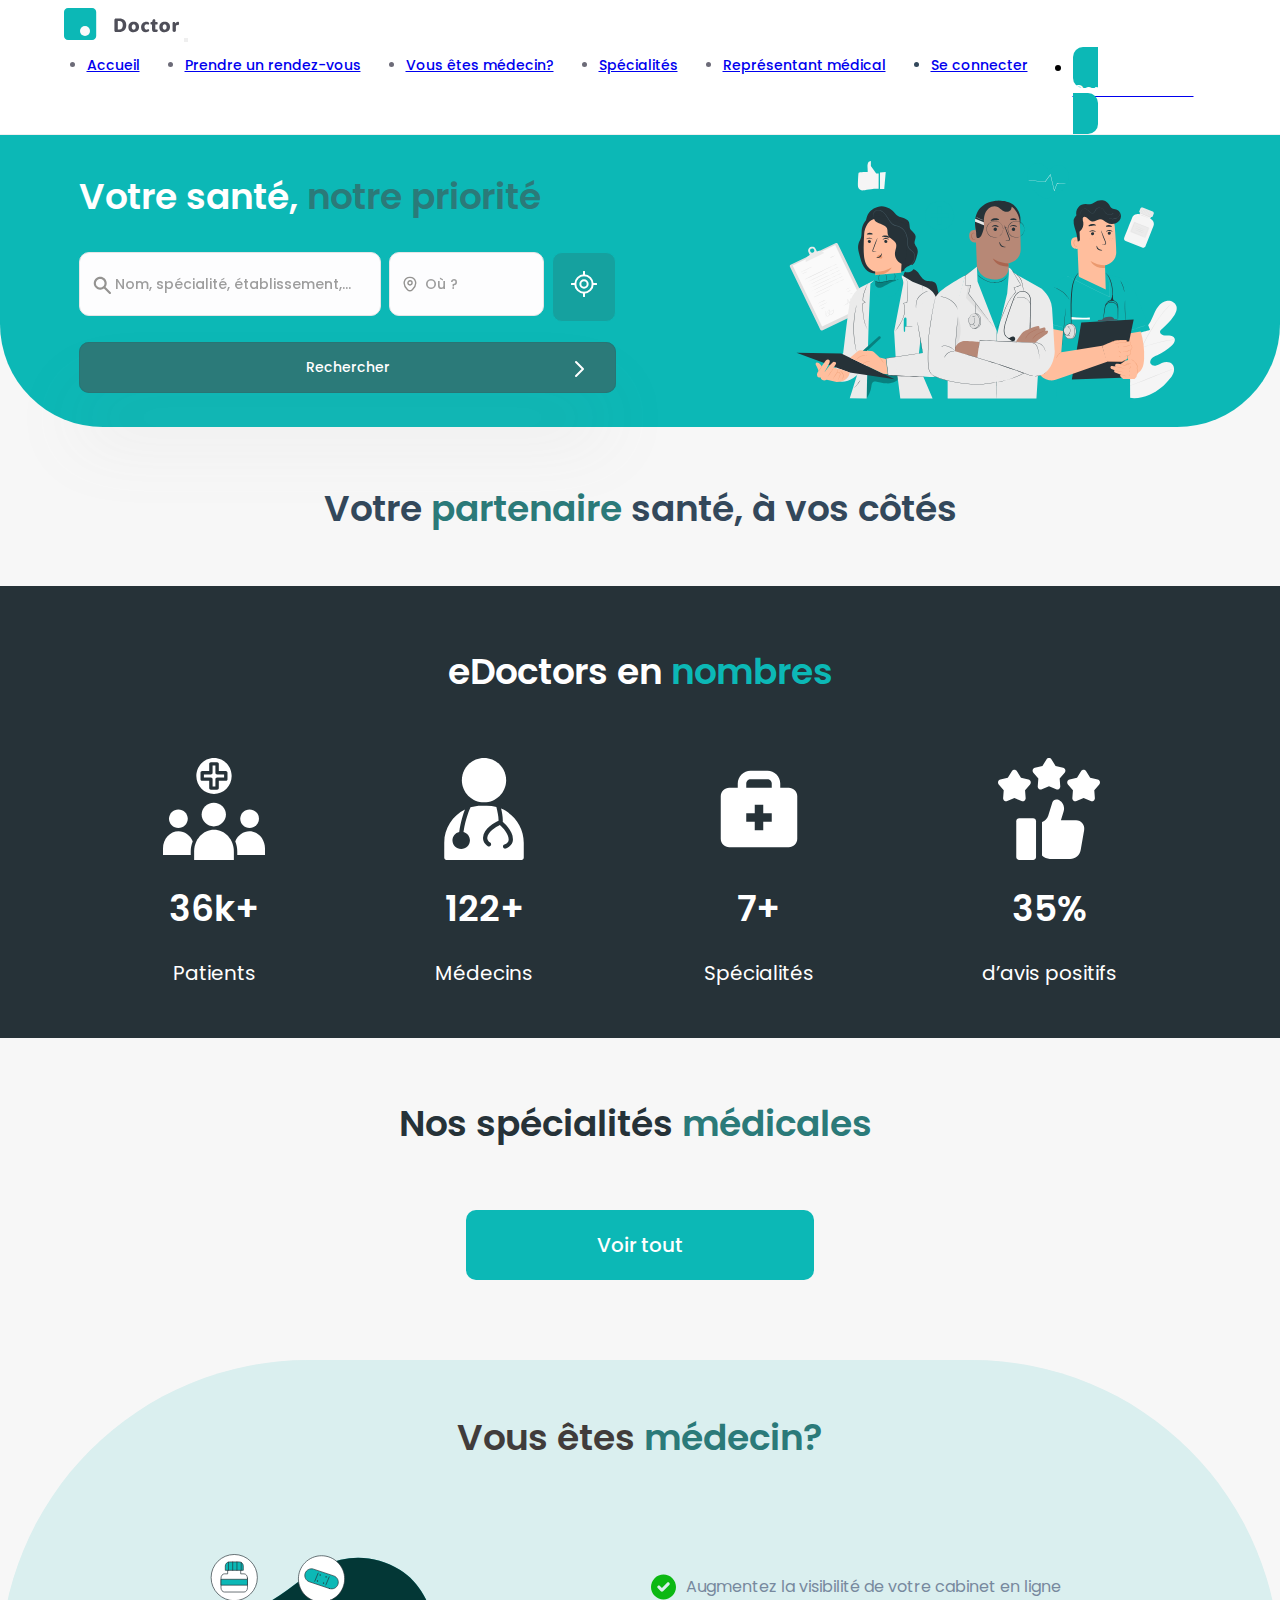
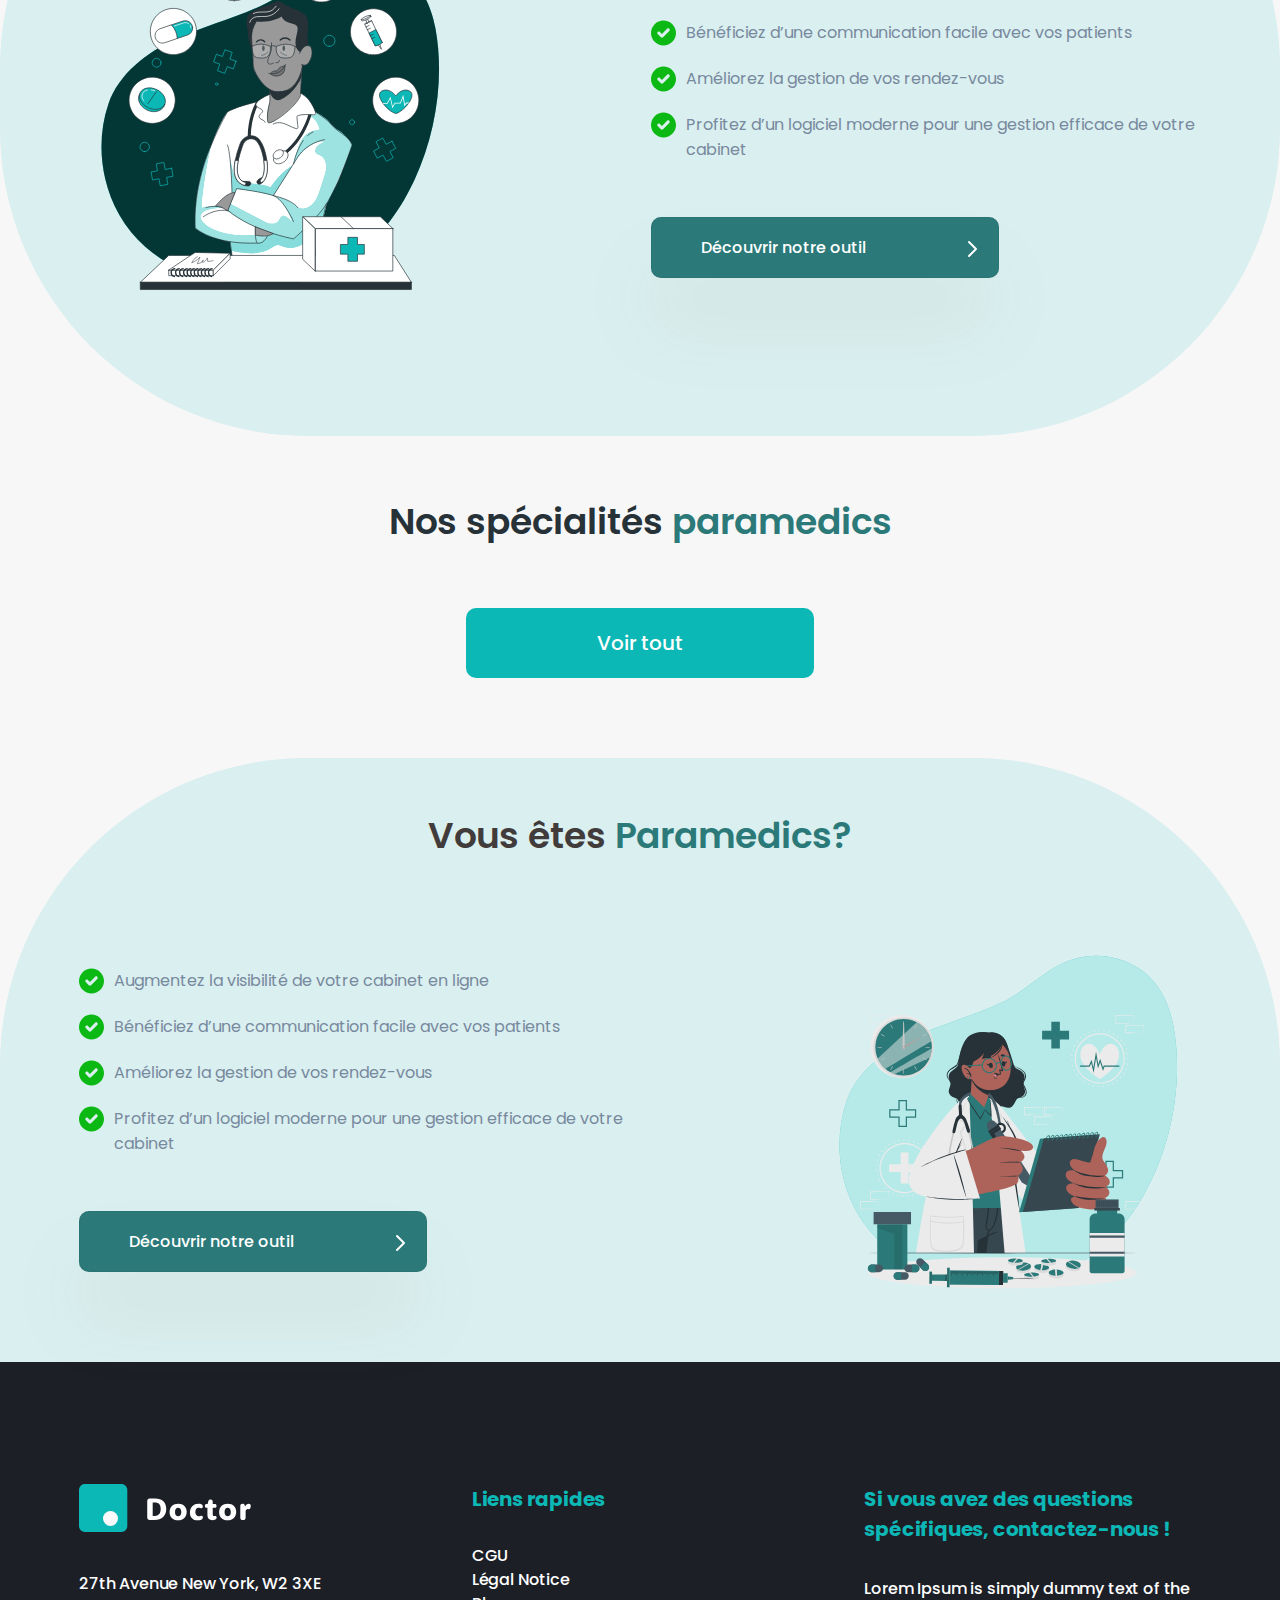
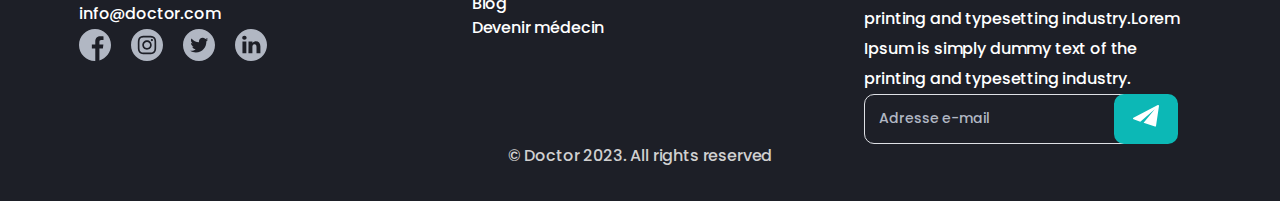
==== commit af08dd31: "Fix : Fix bugs" ====
--- a/index.html
+++ b/index.html
@@ -172,31 +172,31 @@
         <div class="bg-section-edoctors">
             <div class="main-container">
                 <h2 class="title-edoctors">eDoctors en <span>nombres</span></h2>
-                <div class="statistics-warraper">
+                <div class="statistics-warraper" id="counters-section">
                     <div class="details-statistics">
                         <img class="icon-statistics" src="./assets/img/edoctor-stat-1.svg" alt="">
-                        <p class="number-statistics">99 <span>k+</span>
+                        <p class="number-statistics"   data-val="99"> 99  <span>k+</span>
                         </p>
                         <p class="description-statistics">Patients</p>
                     </div>
 
                     <div class="details-statistics">
                         <img class="icon-statistics" src="./assets/img/edoctor-stat-2.svg" alt="">
-                        <p class="number-statistics">300<span>+</span>
+                        <p class="number-statistics" data-val="300">300<span>+</span>
                         </p>
                         <p class="description-statistics">Médecins</p>
                     </div>
 
                     <div class="details-statistics">
                         <img class="icon-statistics" src="./assets/img/edoctor-stat-3.svg" alt="">
-                        <p class="number-statistics">20<span>+</span>
+                        <p class="number-statistics" data-val="20">20<span>+</span>
                         </p>
                         <p class="description-statistics">Spécialités</p>
                     </div>
 
                     <div class="details-statistics">
                         <img class="icon-statistics" src="./assets/img/edoctor-stat-4.svg" alt="">
-                        <p class="number-statistics">95<span>%</span>
+                        <p class="number-statistics" data-val="95">95<span>%</span>
                         </p>
                         <p class="description-statistics">d’avis positifs</p>
                     </div>
@@ -271,6 +271,25 @@
                                 <a href="">Prendre un RVD</a>
                             </div>
                         </div>
+                        <div class="card-specialty">
+                            <div class="top-card">
+                                <div class="img-specialty">
+                                    <img class="picture-specialty" src="./assets/img/specialty-3.jpg" alt="">
+                                    <div class="icon-specialty">
+                                        <img src="./assets/img/type-specialty-3.svg" alt="">
+                                    </div>
+                                </div>
+                                <div class="details-specialty">
+                                    <h3 class="title-specialty">Carte ajoutée</h3>
+                                    <p class="description-specialty">Le Lorem Ipsum est simplement du faux texte employé
+                                        Le Lorem Ipsum est simplement du faux</p>
+
+                                </div>
+                            </div>
+                            <div class="link-top-specialty">
+                                <a href="">Prendre un RVD</a>
+                            </div>
+                        </div>
                     </div>
                 </div>
                 <div class="item">
@@ -331,6 +350,25 @@
                                 <a href="">Prendre un RVD</a>
                             </div>
                         </div>
+                        <div class="card-specialty">
+                            <div class="top-card">
+                                <div class="img-specialty">
+                                    <img class="picture-specialty" src="./assets/img/specialty-3.jpg" alt="">
+                                    <div class="icon-specialty">
+                                        <img src="./assets/img/type-specialty-3.svg" alt="">
+                                    </div>
+                                </div>
+                                <div class="details-specialty">
+                                    <h3 class="title-specialty">Carte ajoutée</h3>
+                                    <p class="description-specialty">Le Lorem Ipsum est simplement du faux texte employé
+                                        Le Lorem Ipsum est simplement du faux</p>
+
+                                </div>
+                            </div>
+                            <div class="link-top-specialty">
+                                <a href="">Prendre un RVD</a>
+                            </div>
+                        </div>
                     </div>
                 </div>
 
@@ -392,6 +430,25 @@
                                 <a href="">Prendre un RVD</a>
                             </div>
                         </div>
+                        <div class="card-specialty">
+                            <div class="top-card">
+                                <div class="img-specialty">
+                                    <img class="picture-specialty" src="./assets/img/specialty-3.jpg" alt="">
+                                    <div class="icon-specialty">
+                                        <img src="./assets/img/type-specialty-3.svg" alt="">
+                                    </div>
+                                </div>
+                                <div class="details-specialty">
+                                    <h3 class="title-specialty">Carte ajoutée</h3>
+                                    <p class="description-specialty">Le Lorem Ipsum est simplement du faux texte employé
+                                        Le Lorem Ipsum est simplement du faux</p>
+
+                                </div>
+                            </div>
+                            <div class="link-top-specialty">
+                                <a href="">Prendre un RVD</a>
+                            </div>
+                        </div>
                     </div>
                 </div>
 
@@ -444,6 +501,25 @@
                                 </div>
                                 <div class="details-specialty">
                                     <h3 class="title-specialty">Pédiatre</h3>
+                                    <p class="description-specialty">Le Lorem Ipsum est simplement du faux texte employé
+                                        Le Lorem Ipsum est simplement du faux</p>
+
+                                </div>
+                            </div>
+                            <div class="link-top-specialty">
+                                <a href="">Prendre un RVD</a>
+                            </div>
+                        </div>
+                        <div class="card-specialty">
+                            <div class="top-card">
+                                <div class="img-specialty">
+                                    <img class="picture-specialty" src="./assets/img/specialty-3.jpg" alt="">
+                                    <div class="icon-specialty">
+                                        <img src="./assets/img/type-specialty-3.svg" alt="">
+                                    </div>
+                                </div>
+                                <div class="details-specialty">
+                                    <h3 class="title-specialty">Carte ajoutée</h3>
                                     <p class="description-specialty">Le Lorem Ipsum est simplement du faux texte employé
                                         Le Lorem Ipsum est simplement du faux</p>
 
@@ -633,6 +709,23 @@
                                 <a href="">Prendre un RVD</a>
                             </div>
                         </div>
+                        <div class="card-specialty">
+                            <div class="top-card">
+                                <div class="img-specialty">
+                                    <img class="picture-specialty" src="./assets/img/specialty-3.jpg" alt="">
+                                </div>
+                                <div class="details-specialty">
+                                    <h3 class="title-specialty position-text">Carte ajouté</h3>
+                                    <p class="description-specialty">Le Lorem Ipsum est simplement du faux texte employé
+                                        Le Lorem Ipsum est simplement du faux</p>
+
+                                </div>
+                            </div>
+                            <div class="link-top-specialty">
+                                <a href="">Prendre un RVD</a>
+                            </div>
+                        </div>
+
                     </div>
                 </div>
                 <div class="item">
@@ -684,6 +777,22 @@
                                 <a href="">Prendre un RVD</a>
                             </div>
                         </div>
+                        <div class="card-specialty">
+                            <div class="top-card">
+                                <div class="img-specialty">
+                                    <img class="picture-specialty" src="./assets/img/specialty-3.jpg" alt="">
+                                </div>
+                                <div class="details-specialty">
+                                    <h3 class="title-specialty position-text">Carte ajoutée</h3>
+                                    <p class="description-specialty">Le Lorem Ipsum est simplement du faux texte employé
+                                        Le Lorem Ipsum est simplement du faux</p>
+
+                                </div>
+                            </div>
+                            <div class="link-top-specialty">
+                                <a href="">Prendre un RVD</a>
+                            </div>
+                        </div>
                     </div>
                 </div>
 
@@ -736,6 +845,22 @@
                                 <a href="">Prendre un RVD</a>
                             </div>
                         </div>
+                        <div class="card-specialty">
+                            <div class="top-card">
+                                <div class="img-specialty">
+                                    <img class="picture-specialty" src="./assets/img/specialty-3.jpg" alt="">
+                                </div>
+                                <div class="details-specialty">
+                                    <h3 class="title-specialty position-text">Carte ajoutée</h3>
+                                    <p class="description-specialty">Le Lorem Ipsum est simplement du faux texte employé
+                                        Le Lorem Ipsum est simplement du faux</p>
+
+                                </div>
+                            </div>
+                            <div class="link-top-specialty">
+                                <a href="">Prendre un RVD</a>
+                            </div>
+                        </div>
                     </div>
                 </div>
 
@@ -779,6 +904,22 @@
                                 </div>
                                 <div class="details-specialty">
                                     <h3 class="title-specialty position-text">Pédiatre</h3>
+                                    <p class="description-specialty">Le Lorem Ipsum est simplement du faux texte employé
+                                        Le Lorem Ipsum est simplement du faux</p>
+
+                                </div>
+                            </div>
+                            <div class="link-top-specialty">
+                                <a href="">Prendre un RVD</a>
+                            </div>
+                        </div>
+                        <div class="card-specialty">
+                            <div class="top-card">
+                                <div class="img-specialty">
+                                    <img class="picture-specialty" src="./assets/img/specialty-3.jpg" alt="">
+                                </div>
+                                <div class="details-specialty">
+                                    <h3 class="title-specialty position-text">Carte ajoutée</h3>
                                     <p class="description-specialty">Le Lorem Ipsum est simplement du faux texte employé
                                         Le Lorem Ipsum est simplement du faux</p>
 
@@ -865,7 +1006,7 @@
             <div class="doctor-section main-container style-reverse-section">
 
                 <div class="picture-doctor-section">
-                    <img class="img-doctor-section" src="./assets/img/paramedics-img.svg" alt="">
+                    <img class="img-doctor-section img-float-right" src="./assets/img/paramedics-img.svg" alt="">
                 </div>
                 <div class="details-doctor-section">
 
@@ -961,9 +1102,15 @@
     <!-- ======= End Footer ======= -->
 
     <!-- ======= Script ======= -->
+
+
     <script src="https://cdn.jsdelivr.net/npm/jquery@3.5.1/dist/jquery.slim.min.js"
         integrity="sha384-DfXdz2htPH0lsSSs5nCTpuj/zy4C+OGpamoFVy38MVBnE+IbbVYUew+OrCXaRkfj"
         crossorigin="anonymous"></script>
+
+    <script src="./assets/js/counters.js"></script>
+
+    </script>
     <script src="https://cdn.jsdelivr.net/npm/bootstrap@5.2.3/dist/js/bootstrap.bundle.min.js"
         integrity="sha384-kenU1KFdBIe4zVF0s0G1M5b4hcpxyD9F7jL+jjXkk+Q2h455rYXK/7HAuoJl+0I4"
         crossorigin="anonymous"></script>
--- a/assets/css/style.css
+++ b/assets/css/style.css
@@ -19,6 +19,9 @@
     padding-right: 0 !important;
 }
 
+.pp {
+    border: 1px solid red
+}
 
 .main-container {
     max-width: 90%;
@@ -87,14 +90,15 @@
     background-color: #455A64;
     border-radius: 50%;
     cursor: pointer;
-    width:60px;
+    width: 60px;
     height: 60px;
     position: fixed;
     right: 30px;
     bottom: 15px;
     border: none;
     z-index: 9999;
-  }
+}
+
 /*--------------------------------------------------------------
 # Section Navigation
 --------------------------------------------------------------*/
@@ -4673,14 +4677,14 @@
 
 #health .health-doctor {
     display: flex;
-    justify-content: space-around;
+    justify-content: space-evenly;
     align-items: center;
 }
 
 #health .title-hero-health {
 
     font-family: 'Poppins';
-    font-size: 40px;
+    font-size: 36px;
     font-style: normal;
     font-weight: 600;
     line-height: normal;
@@ -4783,12 +4787,19 @@
 }
 
 #health .img-group-doctor {
-    width: 100%;
+    width: 75%;
+    float: right;
 }
 
 #health .arrow-img-style {
     position: absolute;
     right: 25px;
+}
+
+@media(max-width : 1200px) {
+    #health .health-doctor {
+        padding-bottom: 40px;
+    }
 }
 
 @media(max-width : 1100px) {
@@ -4813,6 +4824,19 @@
     #health .input-where-place {
         width: 100%;
 
+    }
+
+    #health .group-doctors {
+        text-align: center;
+    }
+
+    #health .img-group-doctor {
+        float: none;
+
+    }
+
+    #health .health-doctor {
+        margin-bottom: 0;
     }
 }
 
@@ -4846,12 +4870,14 @@
 #partner-health .item-for-carousel {
     display: flex;
     align-items: center;
+    width: 80%;
+    margin: 0 auto;
 }
 
 #partner-health .title-item {
     color: #413C3B;
     font-family: 'Poppins';
-    font-size: 32px;
+    font-size: 24px;
     font-style: normal;
     font-weight: 600;
     line-height: normal;
@@ -4869,7 +4895,7 @@
 }
 
 .owl-carousel .owl-item img {
-    width: 500px !important;
+    width: 375px !important;
 }
 
 /*Carousel */
@@ -4925,7 +4951,7 @@
 
 #edoctor-statistics .title-edoctors {
     font-family: 'Poppins';
-    font-size: 48px;
+    font-size: 36px;
     font-weight: 600;
     line-height: 72px;
     letter-spacing: 0em;
@@ -4947,7 +4973,7 @@
 
 #edoctor-statistics .number-statistics {
     font-family: 'Poppins';
-    font-size: 48px;
+    font-size: 36px;
     font-weight: 600;
     line-height: 58px;
     letter-spacing: 0em;
@@ -5012,7 +5038,7 @@
 
 #specialties .title-our-specialties {
     font-family: 'Poppins';
-    font-size: 48px;
+    font-size: 36px;
     font-weight: 600;
     line-height: 72px;
     letter-spacing: 0em;
@@ -5149,7 +5175,7 @@
     display: none;
 }
 
-#specialties .width-img  {
+#specialties .width-img {
     width: 100% !important;
 }
 
@@ -5196,13 +5222,15 @@
     flex-direction: row-reverse;
     margin-bottom: 0 !important;
 }
+
 #doctor .custom-border {
-   border-radius: 307px 307px 0px 0px !important;
-}
+    border-radius: 307px 307px 0px 0px !important;
+}
+
 #doctor .doctor-section {
     display: flex;
-   margin-top: 65px;
-   margin-bottom: 65px;
+    margin-top: 65px;
+    margin-bottom: 65px;
     align-items: center;
     justify-content: center;
     gap: 60px;
@@ -5217,7 +5245,11 @@
 }
 
 #doctor .img-doctor-section {
-    width: 100%;
+    width: 75%;
+}
+
+#doctor .img-float-right {
+    float: right;
 }
 
 #doctor .title-doctor-section {
@@ -5238,7 +5270,7 @@
 #doctor .description-doctor-section {
     color: #77899E;
     font-family: 'Poppins';
-    font-size: 20px;
+    font-size: 16px;
     font-style: normal;
     font-weight: 400;
     line-height: normal;
@@ -5264,7 +5296,7 @@
     position: relative;
     color: #FFF;
     font-family: 'Poppins';
-    font-size: 20px;
+    font-size: 16px;
     font-style: normal;
     font-weight: 500;
     line-height: normal;
@@ -5284,28 +5316,39 @@
     right: 15px;
     top: 20px;
 }
+
 @media(max-width : 1200px) {
-    #doctor .style-section-doctor, .custom-border {
-        border-radius:0px !important;
-       
-     }
-}
- 
+
+    #doctor .style-section-doctor,
+    .custom-border {
+        border-radius: 0px !important;
+
+    }
+}
+
 @media(max-width :991px) {
     #doctor .doctor-section {
         flex-direction: column-reverse;
+        margin-bottom: 0;
     }
 
     #doctor .btn-show-utilis {
         width: 100%;
     }
 
-    
+
     #doctor .custom-border {
-      
+
         margin-bottom: -90px;
-     }
-
+    }
+
+    #doctor .picture-doctor-section {
+        text-align: center;
+    }
+
+    #doctor .img-float-right {
+        float: none;
+    }
 
 }
 
@@ -5328,7 +5371,7 @@
 
 #top-register .title-top-register {
     font-family: "Poppins";
-    font-size: 48px;
+    font-size: 36px;
     font-weight: 600;
     line-height: 72px;
     letter-spacing: 0em;
@@ -5398,14 +5441,7 @@
         padding-right: 0;
     }
 }
-
-@media(max-width :768px) {
-    #top-register .title-top-register {
-        font-size: 40px;
-        line-height: 48px;
-    }
-
-}
+ 
 
 /*--------------------------------------------------------------
 # Section Features
@@ -5414,13 +5450,16 @@
     display: grid;
     grid-template-columns: repeat(3, 1fr);
     gap: 20px;
+    width: 1260px;
+    max-width: 100%;
+    margin: 0 auto;
 
 }
 
 #features .title-features {
     margin: 60px 0;
     font-family: 'Poppins';
-    font-size: 48px;
+    font-size: 36px;
     font-weight: 600;
     line-height: 72px;
     letter-spacing: 0em;
@@ -5450,7 +5489,7 @@
 }
 
 #features .img-top-card img {
-    width: 361px;
+    width: 270px;
     max-width: 100%;
 }
 
@@ -5537,18 +5576,22 @@
 }
 
 #benefit-platform .single-card {
-    padding: 50px 0;
+    padding: 0 0 50px 0;
 }
 
 #benefit-platform .card-details-features {
     display: flex;
     align-items: center;
+    gap: 20px;
+    width: 1260px;
+    max-width: 100%;
+    margin: 0 auto;
 }
 
 #benefit-platform .title-features {
-    margin: 60px 0;
-    font-family: 'Poppins';
-    font-size: 48px;
+    margin: 60px 0 0 0;
+    font-family: 'Poppins';
+    font-size: 36px;
     font-weight: 600;
     line-height: 72px;
     letter-spacing: 0em;
@@ -5563,7 +5606,7 @@
 
 #benefit-platform .name-features {
     font-family: "Poppins";
-    font-size: 32px;
+    font-size: 24px;
     font-weight: 600;
     line-height: 48px;
     letter-spacing: 0em;
@@ -5597,7 +5640,7 @@
 
 #benefit-platform .benefit-description {
     font-family: "Poppins";
-    font-size: 18px;
+    font-size: 16px;
     font-weight: 400;
     line-height: 30px;
     letter-spacing: 0em;
@@ -5627,7 +5670,8 @@
     }
 
     #benefit-platform .right-details-features img {
-        width: 100%;
+   width: 375px;
+   max-width: 100%;
     }
 
     #benefit-platform .name-features {
@@ -5637,6 +5681,11 @@
     #benefit-platform .title-features {
         margin-bottom: 0;
     }
+
+    #benefit-platform .single-card {
+        padding: 50px 0 50px 0;
+    }
+    
 }
 
 /*--------------------------------------------------------------
@@ -5647,12 +5696,15 @@
     display: flex;
     justify-content: center;
     margin-top: 60px;
+    margin: 0 auto;
     gap: 35px;
+    width: 1250px;
+    max-width: 100%;
 }
 
 #plan-price .title-plan-price {
     font-family: 'Poppins';
-    font-size: 48px;
+    font-size: 36px;
     font-weight: 600;
     line-height: 72px;
     letter-spacing: 0em;
@@ -5710,7 +5762,7 @@
 
 #plan-price .price-card {
     font-family: "Poppins";
-    font-size: 48px;
+    font-size: 36px;
     font-weight: 700;
     line-height: 60px;
     letter-spacing: -0.02em;
@@ -5811,7 +5863,7 @@
 
 #register .title-steps-register {
     font-family: 'Poppins';
-    font-size: 48px;
+    font-size: 36px;
     font-weight: 600;
     line-height: 24px;
     letter-spacing: 0em;
@@ -5947,7 +5999,7 @@
 
 #register-inputs .title-register-step {
     font-family: 'Poppins';
-    font-size: 48px;
+    font-size: 36px;
     font-weight: 600;
     line-height: 72px;
     letter-spacing: 0em;
@@ -5968,6 +6020,9 @@
     display: flex;
     justify-content: flex-start;
     gap: 40px;
+    width: 1260px;
+    max-width: 100%;
+    margin: 0 auto;
 }
 
 #register-inputs .step-content {
@@ -6021,6 +6076,9 @@
     background: #fff;
     border-radius: 20px;
     padding: 30px;
+    width: 1260px;
+    max-width: 100%;
+    margin: 0 auto;
     margin-top: 40px;
 }
 
@@ -6577,6 +6635,4 @@
     #register-inputs .style-label {
         font-size: 16px;
     }
-}
-
-
+}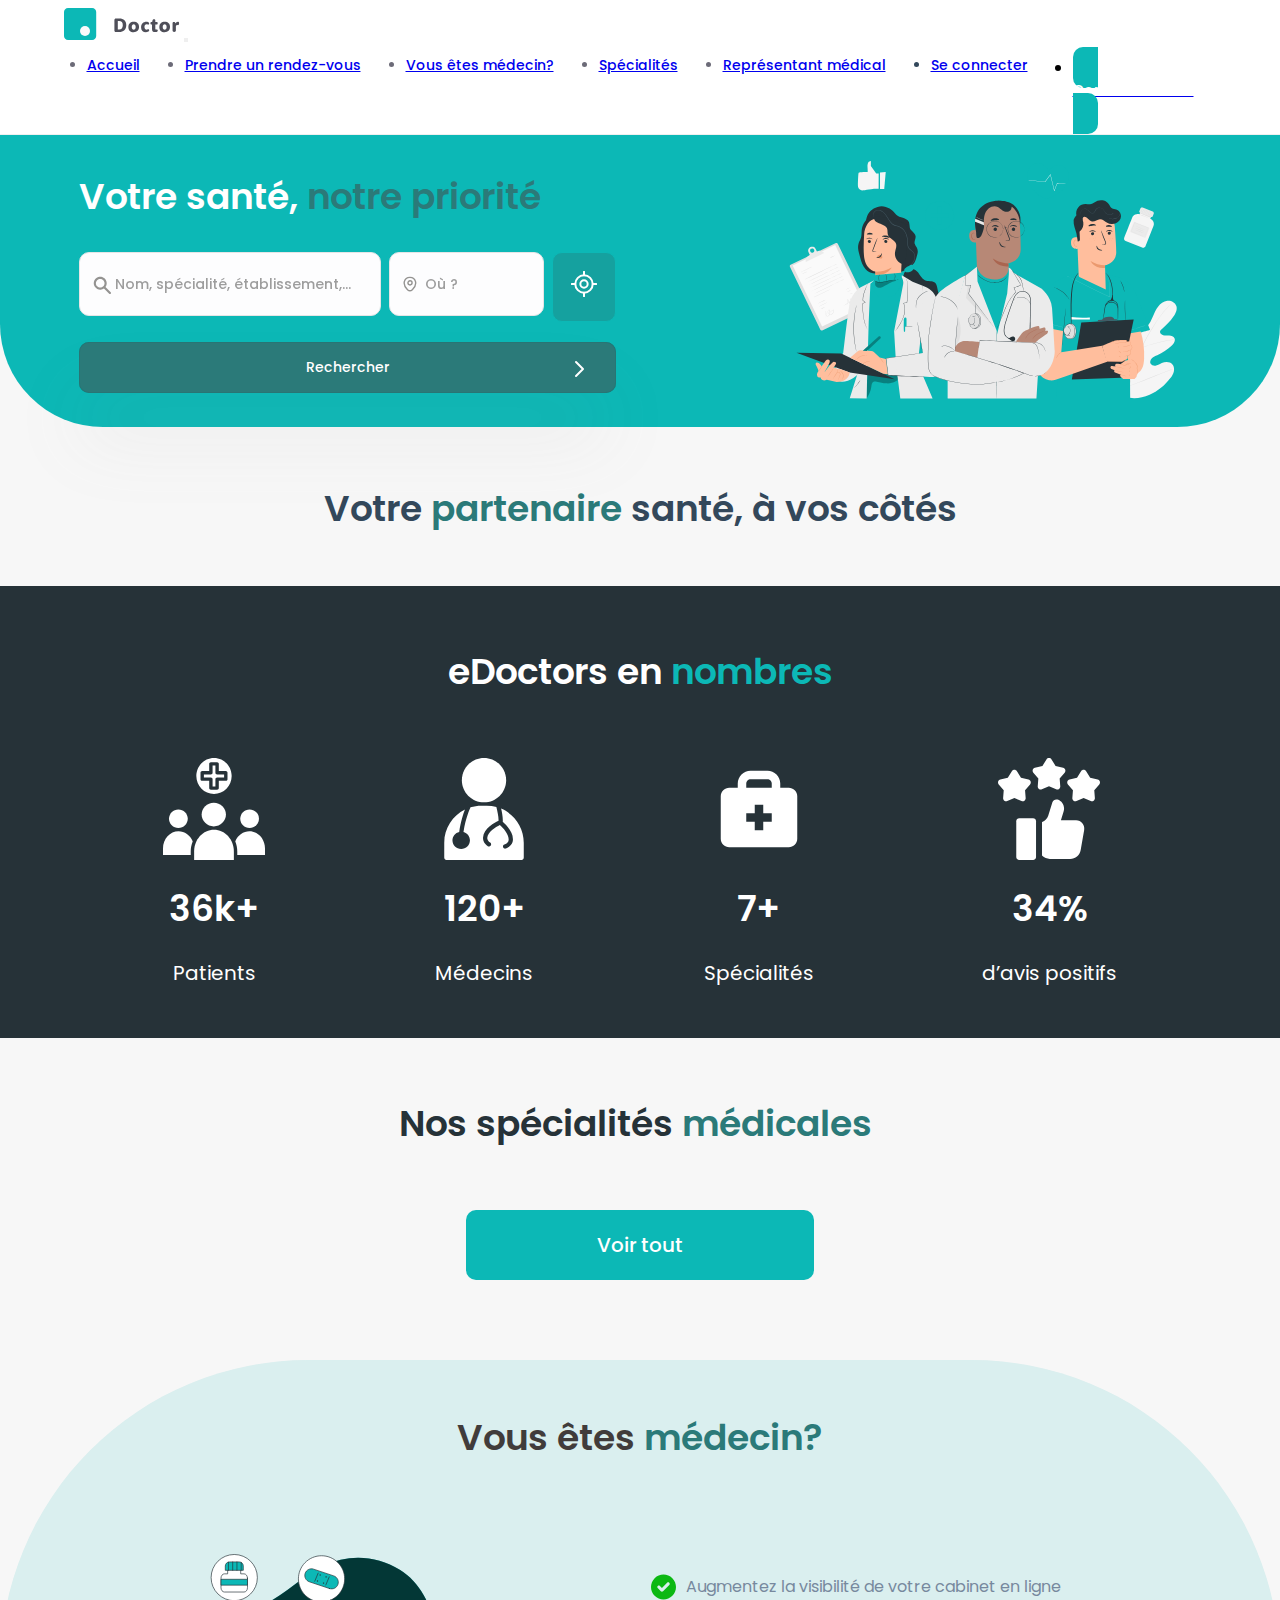
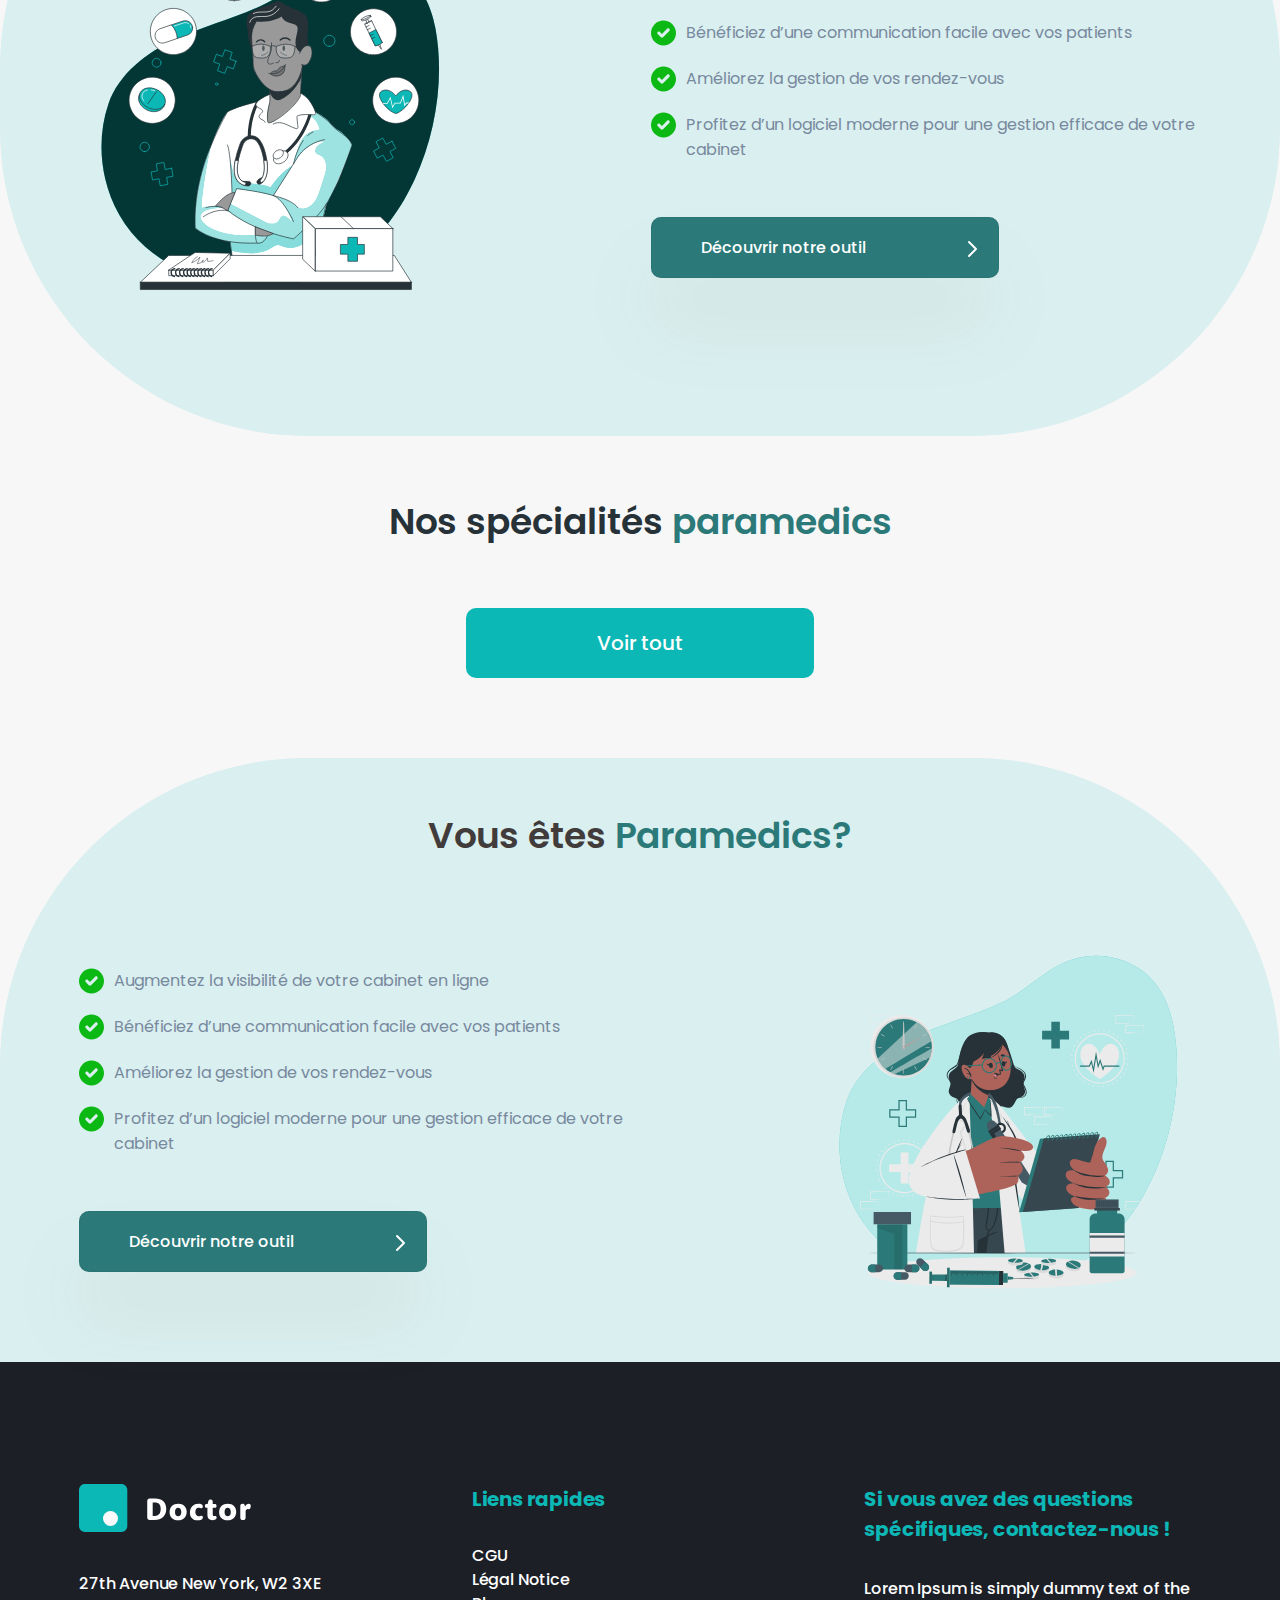
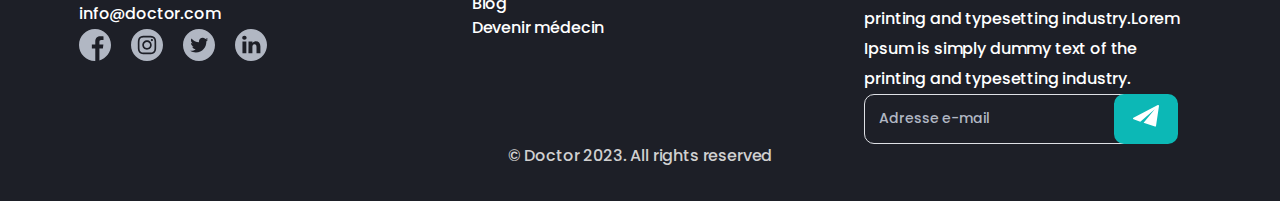
==== commit 46b5a1c4: "Fix: Fixed width problem with cards in carousel on iPhone." ====
--- a/index.html
+++ b/index.html
@@ -534,6 +534,8 @@
             </div>
 
             <!-- Carousel Mobile -->
+ 
+          <div class="item-carousel-specialties-mobile">
             <div class="owl-carousel owl-theme" id="carousel-specialties-mobile">
                 <div class="item">
                     <div class="card-specialty">
@@ -565,7 +567,7 @@
                                 </div>
                             </div>
                             <div class="details-specialty">
-                                <h3 class="title-specialty">Chirurgien-dentiste</h3>
+                                <h3 class="title-specialty">2-Chirurgien-iphone</h3>
                                 <p class="description-specialty">Le Lorem Ipsum est simplement du faux texte employé
                                     Le Lorem Ipsum est simplement du faux</p>
                             </div>
@@ -586,7 +588,7 @@
                                 </div>
                             </div>
                             <div class="details-specialty">
-                                <h3 class="title-specialty">Pédiatre</h3>
+                                <h3 class="title-specialty">3-Pédiatre</h3>
                                 <p class="description-specialty">Le Lorem Ipsum est simplement du faux texte employé
                                     Le Lorem Ipsum est simplement du faux</p>
 
@@ -598,6 +600,8 @@
                     </div>
                 </div>
             </div>
+          </div>
+     
             <!-- End Carousel Mobile -->
             <div class="link-all-specialty">
                 <a href="">Voir tout</a>
@@ -934,6 +938,7 @@
             </div>
 
             <!-- Carousel Mobile -->
+           <div class="item-carousel-paramedics-mobile">
             <div class="owl-carousel owl-theme" id="carousel-paramedics-mobile">
                 <div class="item">
                     <div class="card-specialty">
@@ -992,6 +997,7 @@
                     </div>
                 </div>
             </div>
+           </div>
             <!-- End Carousel Mobile -->
             <div class="link-all-specialty">
                 <a href="">Voir tout</a>
--- a/assets/css/style.css
+++ b/assets/css/style.css
@@ -12,15 +12,13 @@
     box-sizing: border-box;
     font-family: 'Poppins', sans-serif;
 }
-
+.pp {
+    border : 1px solid red;
+}
 body {
     background: #F7F7F7 !important;
     overflow: inherit !important;
     padding-right: 0 !important;
-}
-
-.pp {
-    border: 1px solid red
 }
 
 .main-container {
@@ -4677,7 +4675,7 @@
 
 #health .health-doctor {
     display: flex;
-    justify-content: space-evenly;
+    justify-content: space-between;
     align-items: center;
 }
 
@@ -5167,11 +5165,12 @@
     cursor: pointer;
 }
 
-#carousel-specialties-mobile {
-    display: none;
-}
-
-#carousel-paramedics-mobile {
+.item-carousel-specialties-mobile{
+    display: none ;
+}
+
+
+.item-carousel-paramedics-mobile {
     display: none;
 }
 
@@ -5191,20 +5190,21 @@
 }
 
 @media(max-width : 768px) {
+ 
     #carousel-specialties {
         display: none;
     }
 
-    #carousel-specialties-mobile {
-        display: initial;
+    .item-carousel-specialties-mobile{
+        display: initial !important;
     }
 
     #carousel-paramedics {
         display: none;
     }
 
-    #carousel-paramedics-mobile {
-        display: initial;
+    .item-carousel-paramedics-mobile {
+        display: initial !important;
     }
 
     #specialties .card-specialty {
@@ -5441,7 +5441,7 @@
         padding-right: 0;
     }
 }
- 
+
 
 /*--------------------------------------------------------------
 # Section Features
@@ -5670,8 +5670,8 @@
     }
 
     #benefit-platform .right-details-features img {
-   width: 375px;
-   max-width: 100%;
+        width: 375px;
+        max-width: 100%;
     }
 
     #benefit-platform .name-features {
@@ -5685,7 +5685,7 @@
     #benefit-platform .single-card {
         padding: 50px 0 50px 0;
     }
-    
+
 }
 
 /*--------------------------------------------------------------
